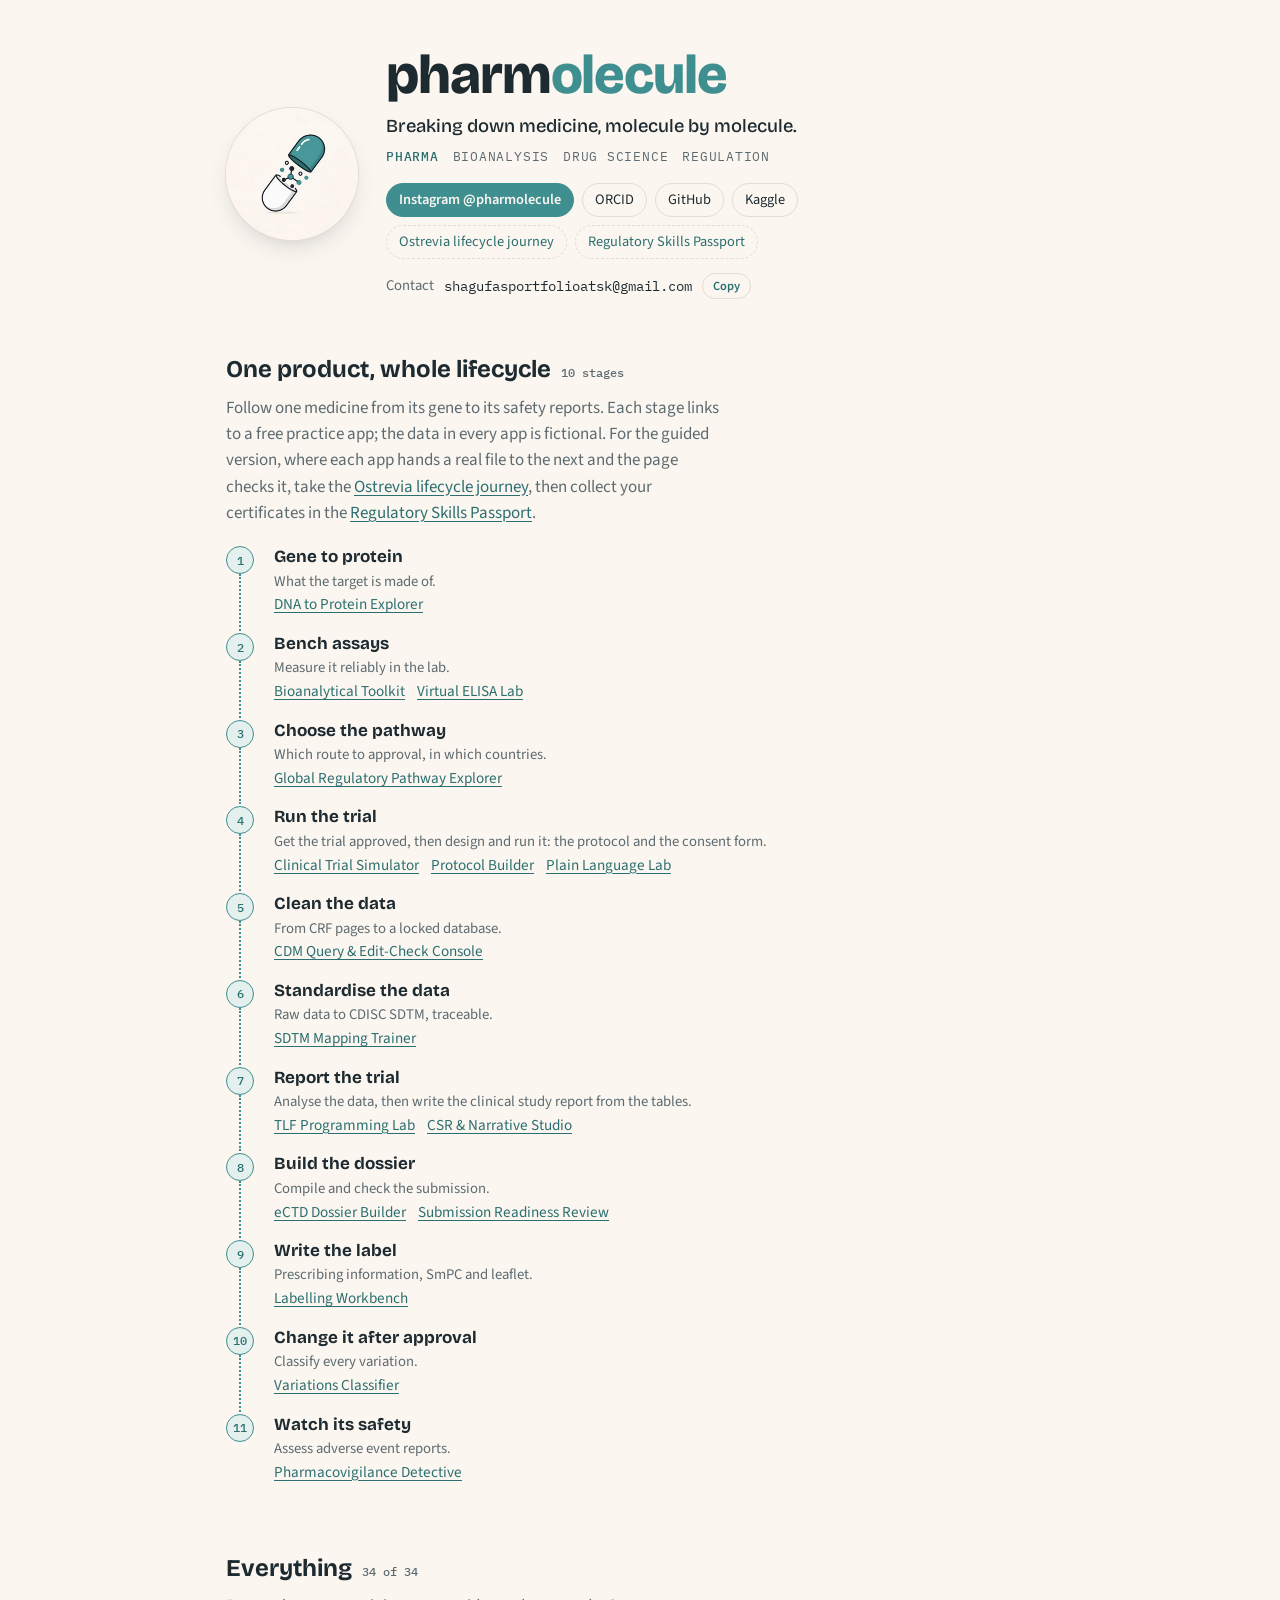
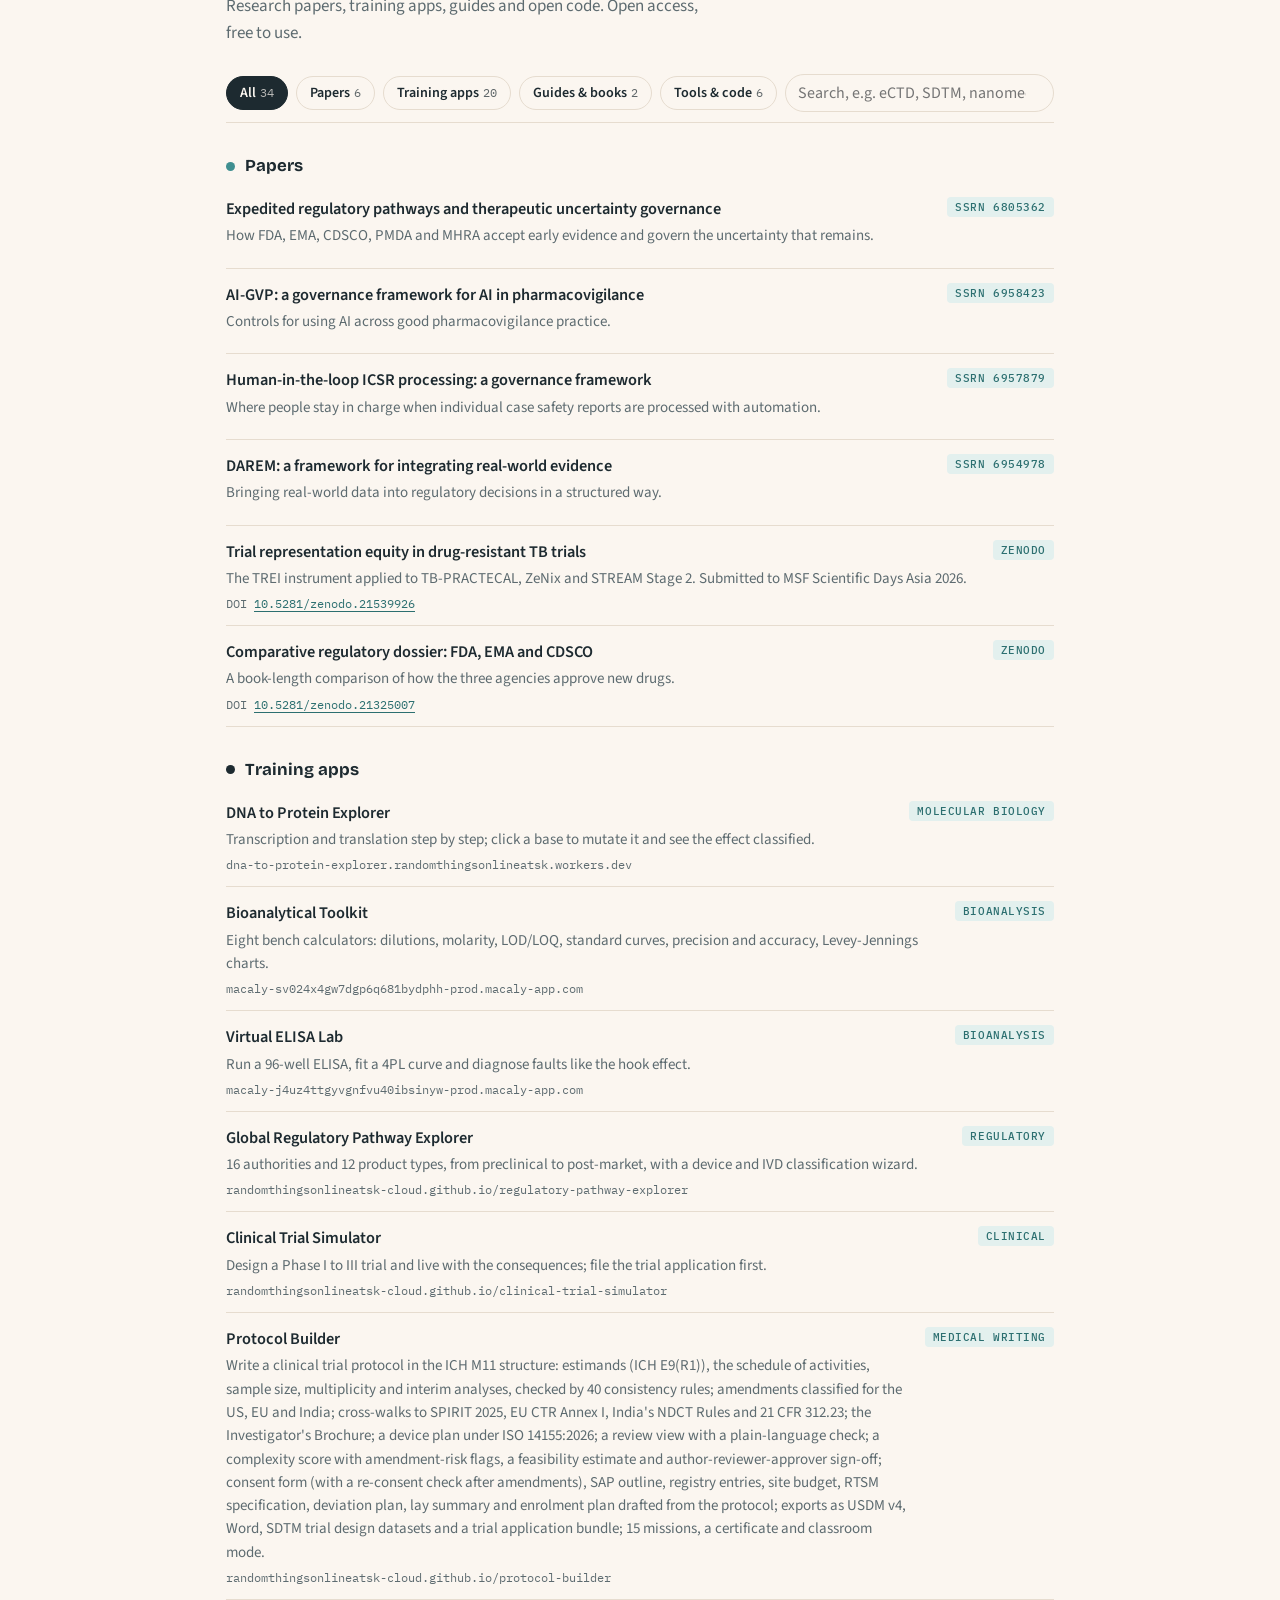
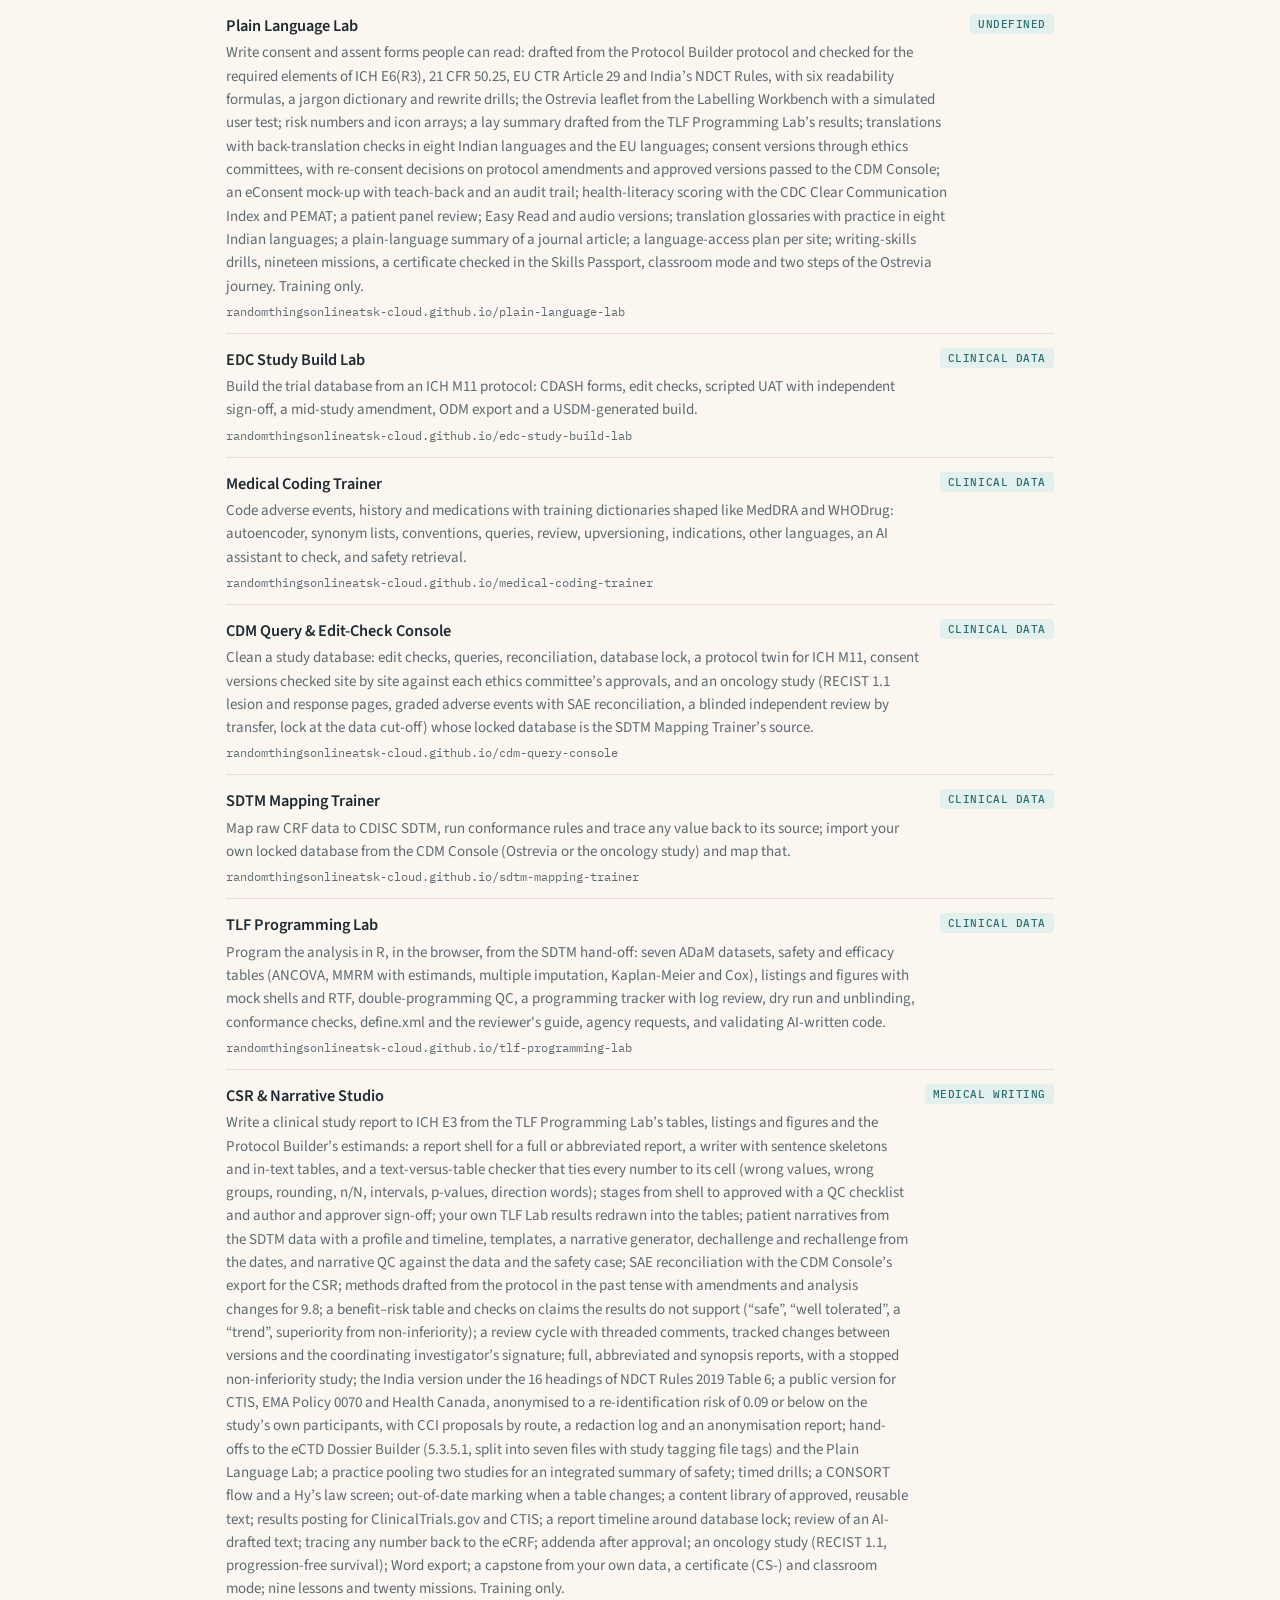
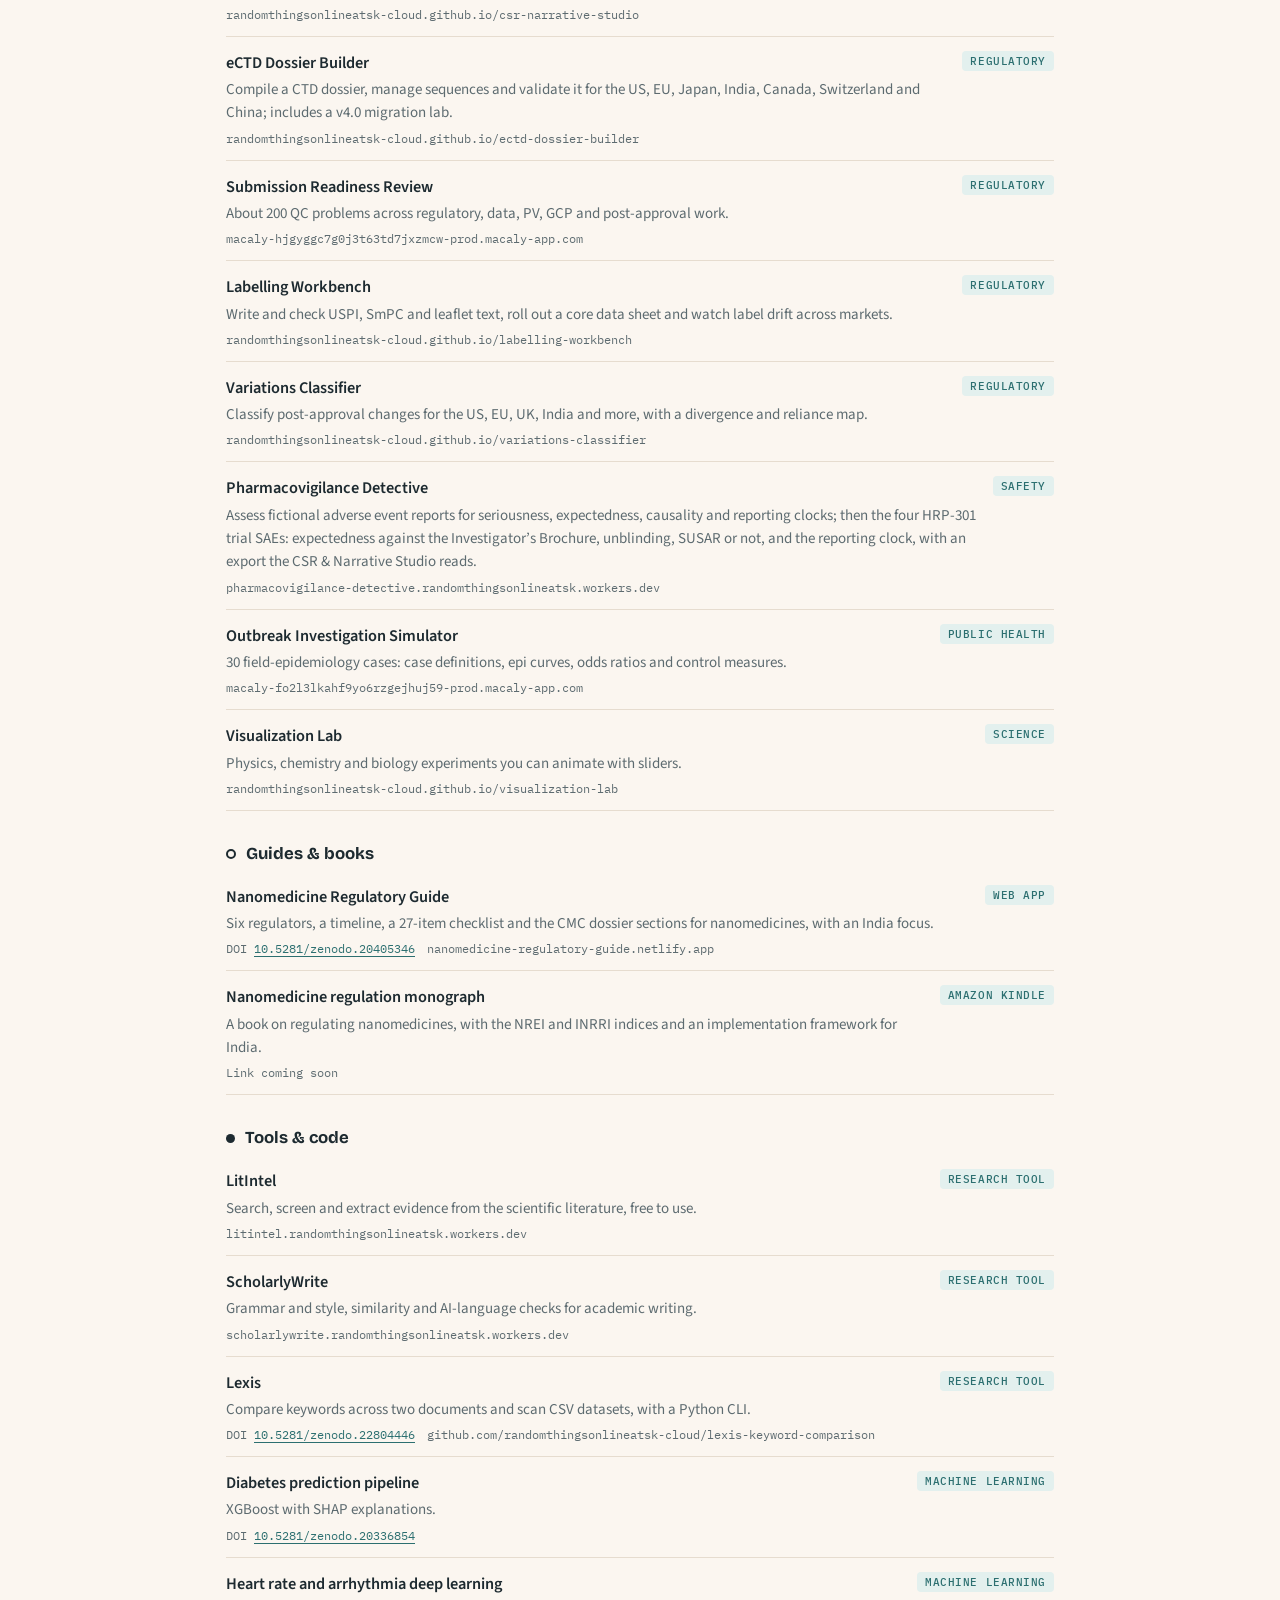
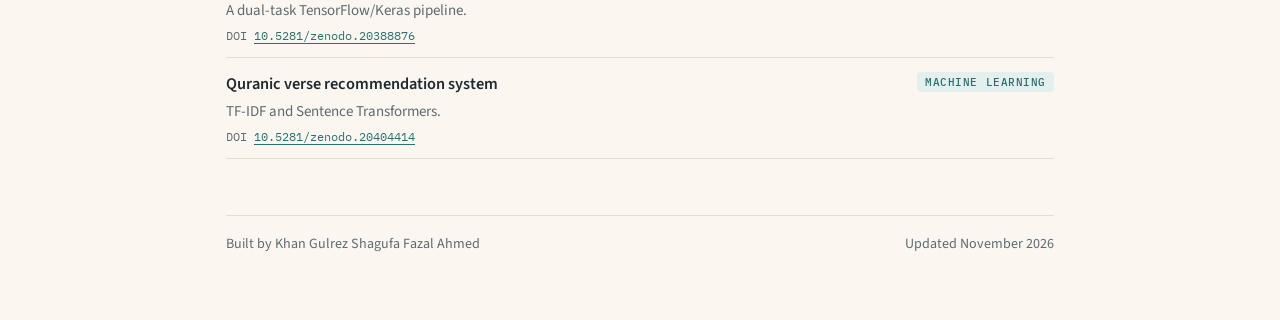
==== index.html @ 79d1795c "Hub: the CDM Console's oncology study has graded adverse events and SAE reconciliation Co-Authored-B" ====
<!doctype html>
<html lang="en">
<head>
<meta charset="utf-8">
<meta name="viewport" content="width=device-width, initial-scale=1, viewport-fit=cover">
<title>pharmolecule</title>
<meta name="claude:viewport-fit-sides" content="cover">
<meta name="description" content="pharmolecule: papers, training apps and guides on pharma, bioanalysis and drug regulation by Khan Gulrez Shagufa Fazal Ahmed.">
<link rel="icon" href="[data-uri]">
<link rel="preconnect" href="https://fonts.googleapis.com">
<link rel="stylesheet" href="https://fonts.googleapis.com/css2?family=Bricolage+Grotesque:opsz,wght@12..96,500;12..96,700;12..96,800&family=Source+Sans+3:wght@400;600&family=IBM+Plex+Mono:wght@400;500&display=swap">
<style>
/* Layout: one narrow column like a capsule's contents spilling out: identity, a lifecycle path, then every item as a filterable list grouped by kind. */
:root {
  --bg: #fbf6f0;        /* the profile picture's cream */
  --surface: #ffffff;
  --ink: #1d2a30;       /* the outline ink */
  --muted: #5d6b70;
  --line: #e6dccf;
  --teal: #3f8f90;      /* the capsule cap */
  --teal-ink: #2c6f70;
  --teal-soft: #e3f0ee;
  --dot: #1d2a30;
  --display: "Bricolage Grotesque", "Segoe UI", system-ui, sans-serif;
  --body: "Source Sans 3", "Segoe UI", system-ui, sans-serif;
  --mono: "IBM Plex Mono", ui-monospace, "SFMono-Regular", Menlo, monospace;
}
@media (prefers-color-scheme: dark) { :root:not([data-theme="light"]) {
  --bg: #121b1e; --surface: #182428; --ink: #ecf1ef; --muted: #9fb0b1; --line: #2a3a3e;
  --teal: #5fb5b4; --teal-ink: #7fcac8; --teal-soft: #1b3233; --dot: #ecf1ef; color-scheme: dark } }
:root[data-theme="dark"] {
  --bg: #121b1e; --surface: #182428; --ink: #ecf1ef; --muted: #9fb0b1; --line: #2a3a3e;
  --teal: #5fb5b4; --teal-ink: #7fcac8; --teal-soft: #1b3233; --dot: #ecf1ef; color-scheme: dark }

* { box-sizing: border-box }
body { background: var(--bg); color: var(--ink); font: 17px/1.55 var(--body); }
.wrap { max-width: 860px; margin: 0 auto; padding-block: 40px 56px;
  padding-left: max(16px, env(safe-area-inset-left, 0px)); padding-right: max(16px, env(safe-area-inset-right, 0px)); }
a { color: var(--teal-ink); text-underline-offset: 3px }
a:focus-visible, button:focus-visible, input:focus-visible { outline: 2px solid var(--teal); outline-offset: 2px; border-radius: 4px }
h1, h2, h3 { font-family: var(--display); text-wrap: balance; margin: 0 }

/* identity */
.who { display: grid; grid-template-columns: auto 1fr; gap: 28px; align-items: center }
.logo { width: 132px; height: 132px; border-radius: 50%; display: block; box-shadow: 0 0 0 1px var(--line), 0 10px 30px -14px rgba(29,42,48,.35) }
.who h1 { font-size: clamp(2.2rem, 6vw, 3.4rem); font-weight: 800; letter-spacing: -.02em; line-height: 1 }
.who h1 span { color: var(--teal) }
.tag { font-family: var(--display); font-weight: 500; font-size: 1.15rem; margin: 10px 0 6px }
.fields { font-family: var(--mono); font-size: .8rem; letter-spacing: .06em; text-transform: uppercase; color: var(--muted); display: flex; flex-wrap: wrap; gap: 4px 14px }
.fields b { color: var(--teal-ink); font-weight: 500 }
.links { display: flex; flex-wrap: wrap; gap: 8px; margin-top: 16px }
.links a { font-size: .9rem; text-decoration: none; padding: 5px 12px; border: 1px solid var(--line); border-radius: 999px; color: var(--ink) }
.links a:hover { border-color: var(--teal); color: var(--teal-ink) }
.links.pages { margin-top: 8px }
.links.pages a { border-style: dashed; color: var(--teal-ink) }
.links a.ig { background: var(--teal); border-color: var(--teal); color: var(--bg); font-weight: 600 }
@media (max-width: 560px) { .who { grid-template-columns: 1fr; gap: 16px } .logo { width: 96px; height: 96px } }

/* section heads */
.sec { margin-top: 52px }
.sec > h2 { font-size: 1.5rem; font-weight: 700; display: flex; flex-wrap: wrap; align-items: baseline; gap: 4px 10px }
.sec > h2 small { white-space: nowrap }
.sec > h2 small { font: 500 .78rem var(--mono); color: var(--muted) }
.lede { color: var(--muted); margin: 6px 0 18px; max-width: 62ch }

/* lifecycle path: a real sequence, so it is numbered */
.path { list-style: none; padding: 0; margin: 0; display: grid; gap: 0; counter-reset: step }
.path li { display: grid; grid-template-columns: 34px 1fr; gap: 14px; position: relative; padding-bottom: 14px }
.path li::before { counter-increment: step; content: counter(step); width: 26px; height: 26px; border-radius: 50%; display: grid; place-items: center;
  font: 500 .75rem var(--mono); background: var(--teal-soft); color: var(--teal-ink); border: 1.5px solid var(--teal); margin-top: 2px; z-index: 1 }
.path li:not(:last-child)::after { content: ""; position: absolute; left: 13px; top: 30px; bottom: 0; border-left: 2px dotted var(--teal) }
.path .stage { font-family: var(--display); font-weight: 700 }
.path .apps { display: flex; flex-wrap: wrap; gap: 4px 12px; font-size: .95rem }
.path .q { color: var(--muted); font-size: .92rem }

/* filter */
.bar { display: flex; flex-wrap: wrap; gap: 8px; align-items: center; position: sticky; top: env(safe-area-inset-top, 0px); background: var(--bg); padding-block: 10px; z-index: 5; border-bottom: 1px solid var(--line) }
.chip { font: 600 .88rem var(--body); padding: 6px 13px; border-radius: 999px; border: 1px solid var(--line); background: transparent; color: var(--ink); cursor: pointer }
.chip[aria-pressed="true"] { background: var(--ink); border-color: var(--ink); color: var(--bg) }
.chip .n { font: 400 .75rem var(--mono); opacity: .7; margin-left: 4px }
#q { flex: 1 1 180px; min-width: 0; font: 16px var(--body); padding: 7px 12px; border-radius: 999px; border: 1px solid var(--line); background: transparent; color: var(--ink) }

/* items */
.group { margin-top: 30px }
.group h3 { font-size: 1.05rem; font-weight: 700; display: flex; gap: 10px; align-items: center; margin-bottom: 4px }
.group h3::before { content: ""; width: 9px; height: 9px; border-radius: 50%; background: var(--teal) }
.group h3.alt::before { background: var(--dot) }
.group h3.ring::before { background: transparent; border: 2px solid var(--dot); width: 6px; height: 6px }
.item { display: grid; grid-template-columns: 1fr auto; gap: 4px 16px; padding: 14px 0; border-bottom: 1px solid var(--line) }
.item > div { min-width: 0 }
.item .t { font-weight: 600; font-size: 1.02rem }
.item .t a { color: var(--ink); text-decoration: none }
.item .t a:hover { color: var(--teal-ink); text-decoration: underline }
.item .d { color: var(--muted); font-size: .94rem; margin-top: 2px }
.item .meta { font: .74rem var(--mono); color: var(--muted); margin-top: 6px; display: flex; flex-wrap: wrap; gap: 4px 12px; overflow-wrap: anywhere }
.item .meta a { color: var(--teal-ink) }
.badge { font: 500 .7rem var(--mono); letter-spacing: .05em; text-transform: uppercase; padding: 3px 8px; border-radius: 4px; background: var(--teal-soft); color: var(--teal-ink); align-self: start; white-space: nowrap }
.empty { color: var(--muted); padding: 20px 0 }
@media (max-width: 560px) { .item { grid-template-columns: 1fr } .badge { justify-self: start } }

.mail { margin: 14px 0 0; font-size: .92rem; color: var(--muted); display: flex; flex-wrap: wrap; align-items: center; gap: 6px 10px }
#mail { font-family: var(--mono); font-size: .85rem; color: var(--ink); user-select: all; overflow-wrap: anywhere }
.copy { font: 600 .78rem var(--body); padding: 3px 10px; border-radius: 999px; border: 1px solid var(--line); background: transparent; color: var(--teal-ink); cursor: pointer }
footer { margin-top: 56px; padding-top: 18px; border-top: 1px solid var(--line); font-size: .88rem; color: var(--muted); display: flex; flex-wrap: wrap; justify-content: space-between; gap: 8px }
@media (prefers-reduced-motion: no-preference) { .logo { transition: transform .4s } .logo:hover { transform: rotate(-12deg) } }
</style>
</head>
<body>


<div class="wrap">
  <header class="who">
    <img class="logo" alt="pharmolecule logo: a capsule opening with a molecule between its halves" src="[data-uri]">
    <div>
      <h1>pharm<span>olecule</span></h1>
      <p class="tag">Breaking down medicine, molecule by molecule.</p>
      <div class="fields"><b>Pharma</b><span>Bioanalysis</span><span>Drug science</span><span>Regulation</span></div>
      <nav class="links" aria-label="Profiles">
        <a class="ig" href="https://www.instagram.com/pharmolecule/" target="_blank" rel="noopener">Instagram @pharmolecule</a>
        <a href="https://orcid.org/0009-0009-6195-0329" target="_blank" rel="noopener">ORCID</a>
        <a href="https://github.com/randomthingsonlineatsk-cloud" target="_blank" rel="noopener">GitHub</a>
        <a href="https://www.kaggle.com/shagufakhan" target="_blank" rel="noopener">Kaggle</a>
      </nav>
      <nav class="links pages" aria-label="Pages">
        <a href="https://randomthingsonlineatsk-cloud.github.io/pharmolecule/journey.html">Ostrevia lifecycle journey</a>
        <a href="https://randomthingsonlineatsk-cloud.github.io/pharmolecule/passport.html">Regulatory Skills Passport</a>
      </nav>
      <p class="mail">Contact <span id="mail">shagufasportfolioatsk@gmail.com</span> <button type="button" class="copy" id="copy">Copy</button></p>
    </div>
  </header>

  <section class="sec" aria-labelledby="life">
    <h2 id="life">One product, whole lifecycle <small>10 stages</small></h2>
    <p class="lede">Follow one medicine from its gene to its safety reports. Each stage links to a free practice app; the data in every app is fictional. For the guided version, where each app hands a real file to the next and the page checks it, take the <a href="https://randomthingsonlineatsk-cloud.github.io/pharmolecule/journey.html">Ostrevia lifecycle journey</a>, then collect your certificates in the <a href="https://randomthingsonlineatsk-cloud.github.io/pharmolecule/passport.html">Regulatory Skills Passport</a>.</p>
    <ol class="path" id="path"></ol>
  </section>

  <section class="sec" aria-labelledby="all">
    <h2 id="all">Everything <small id="count"></small></h2>
    <p class="lede">Research papers, training apps, guides and open code. Open access, free to use.</p>
    <div class="bar" role="toolbar" aria-label="Filter">
      <span id="chips" style="display:contents"></span>
      <input id="q" type="search" placeholder="Search, e.g. eCTD, SDTM, nanomedicine" aria-label="Search">
    </div>
    <div id="list"></div>
  </section>

  <footer>
    <span>Built by Khan Gulrez Shagufa Fazal Ahmed</span>
    <span>Updated November 2026</span>
  </footer>
</div>

<script>
// Edit this list to add a paper or an app. kind: paper | app | guide | code
const GH = 'https://randomthingsonlineatsk-cloud.github.io/';
const ITEMS = [
  // Papers
  { kind: 'paper', id: 'ssrn-6805362', title: 'Expedited regulatory pathways and therapeutic uncertainty governance', desc: 'How FDA, EMA, CDSCO, PMDA and MHRA accept early evidence and govern the uncertainty that remains.', where: 'SSRN 6805362', url: 'https://papers.ssrn.com/sol3/papers.cfm?abstract_id=6805362', tags: 'regulatory expedited accelerated approval conditional' },
  { kind: 'paper', id: 'ssrn-6958423', title: 'AI-GVP: a governance framework for AI in pharmacovigilance', desc: 'Controls for using AI across good pharmacovigilance practice.', where: 'SSRN 6958423', url: 'https://papers.ssrn.com/sol3/papers.cfm?abstract_id=6958423', tags: 'pv safety artificial intelligence gvp' },
  { kind: 'paper', id: 'ssrn-6957879', title: 'Human-in-the-loop ICSR processing: a governance framework', desc: 'Where people stay in charge when individual case safety reports are processed with automation.', where: 'SSRN 6957879', url: 'https://papers.ssrn.com/sol3/papers.cfm?abstract_id=6957879', tags: 'pv safety icsr automation ai' },
  { kind: 'paper', id: 'ssrn-6954978', title: 'DAREM: a framework for integrating real-world evidence', desc: 'Bringing real-world data into regulatory decisions in a structured way.', where: 'SSRN 6954978', url: 'https://papers.ssrn.com/sol3/papers.cfm?abstract_id=6954978', tags: 'rwe real world evidence rwd' },
  { kind: 'paper', id: 'trei', title: 'Trial representation equity in drug-resistant TB trials', desc: 'The TREI instrument applied to TB-PRACTECAL, ZeNix and STREAM Stage 2. Submitted to MSF Scientific Days Asia 2026.', where: 'Zenodo', doi: '10.5281/zenodo.21539926', tags: 'tuberculosis tb equity diversity clinical trials' },
  { kind: 'paper', id: 'dossier', title: 'Comparative regulatory dossier: FDA, EMA and CDSCO', desc: 'A book-length comparison of how the three agencies approve new drugs.', where: 'Zenodo', doi: '10.5281/zenodo.21325007', tags: 'regulatory comparison india us eu approval' },

  // Guides and books
  { kind: 'guide', id: 'nano-guide', title: 'Nanomedicine Regulatory Guide', desc: 'Six regulators, a timeline, a 27-item checklist and the CMC dossier sections for nanomedicines, with an India focus.', where: 'Web app', url: 'https://nanomedicine-regulatory-guide.netlify.app', doi: '10.5281/zenodo.20405346', tags: 'nanomedicine nanoparticles cdsco cmc india' },
  { kind: 'guide', id: 'nano-book', title: 'Nanomedicine regulation monograph', desc: 'A book on regulating nanomedicines, with the NREI and INRRI indices and an implementation framework for India.', where: 'Amazon Kindle', tags: 'nanomedicine book nrei inrri india' },

  // Training apps (lifecycle order is set in PATH below)
  { kind: 'app', id: 'dna', title: 'DNA to Protein Explorer', desc: 'Transcription and translation step by step; click a base to mutate it and see the effect classified.', where: 'Molecular biology', url: 'https://dna-to-protein-explorer.randomthingsonlineatsk.workers.dev', tags: 'bioinformatics mutation genetics' },
  { kind: 'app', id: 'bat', title: 'Bioanalytical Toolkit', desc: 'Eight bench calculators: dilutions, molarity, LOD/LOQ, standard curves, precision and accuracy, Levey-Jennings charts.', where: 'Bioanalysis', url: 'https://macaly-sv024x4gw7dgp6q681bydphh-prod.macaly-app.com', tags: 'calculator lab qc' },
  { kind: 'app', id: 'elisa', title: 'Virtual ELISA Lab', desc: 'Run a 96-well ELISA, fit a 4PL curve and diagnose faults like the hook effect.', where: 'Bioanalysis', url: 'https://macaly-j4uz4ttgyvgnfvu40ibsinyw-prod.macaly-app.com', tags: 'immunoassay 4pl lab' },
  { kind: 'app', id: 'rpe', title: 'Global Regulatory Pathway Explorer', desc: '16 authorities and 12 product types, from preclinical to post-market, with a device and IVD classification wizard.', where: 'Regulatory', url: GH + 'regulatory-pathway-explorer/', tags: 'fda ema cdsco pmda device ivd mdr' },
  { kind: 'app', id: 'cts', title: 'Clinical Trial Simulator', desc: 'Design a Phase I to III trial and live with the consequences; file the trial application first.', where: 'Clinical', url: GH + 'clinical-trial-simulator/', tags: 'ind ctis trial design' },
  { kind: 'app', id: 'protocol', title: 'Protocol Builder', desc: 'Write a clinical trial protocol in the ICH M11 structure: estimands (ICH E9(R1)), the schedule of activities, sample size, multiplicity and interim analyses, checked by 40 consistency rules; amendments classified for the US, EU and India; cross-walks to SPIRIT 2025, EU CTR Annex I, India\'s NDCT Rules and 21 CFR 312.23; the Investigator\'s Brochure; a device plan under ISO 14155:2026; a review view with a plain-language check; a complexity score with amendment-risk flags, a feasibility estimate and author-reviewer-approver sign-off; consent form (with a re-consent check after amendments), SAP outline, registry entries, site budget, RTSM specification, deviation plan, lay summary and enrolment plan drafted from the protocol; exports as USDM v4, Word, SDTM trial design datasets and a trial application bundle; 15 missions, a certificate and classroom mode.', where: 'Medical writing', url: GH + 'protocol-builder/', tags: 'protocol m11 cesharp usdm estimand e9 schedule of activities medical writing spirit sample size amendment ctr ndct ind investigator brochure iso 14155 device cip plain language classroom' },
  { kind: 'app', id: 'plain', title: 'Plain Language Lab', desc: 'Write consent and assent forms people can read: drafted from the Protocol Builder protocol and checked for the required elements of ICH E6(R3), 21 CFR 50.25, EU CTR Article 29 and India’s NDCT Rules, with six readability formulas, a jargon dictionary and rewrite drills; the Ostrevia leaflet from the Labelling Workbench with a simulated user test; risk numbers and icon arrays; a lay summary drafted from the TLF Programming Lab’s results; translations with back-translation checks in eight Indian languages and the EU languages; consent versions through ethics committees, with re-consent decisions on protocol amendments and approved versions passed to the CDM Console; an eConsent mock-up with teach-back and an audit trail; health-literacy scoring with the CDC Clear Communication Index and PEMAT; a patient panel review; Easy Read and audio versions; translation glossaries with practice in eight Indian languages; a plain-language summary of a journal article; a language-access plan per site; writing-skills drills, nineteen missions, a certificate checked in the Skills Passport, classroom mode and two steps of the Ostrevia journey. Training only.', url: GH + 'plain-language-lab/', tags: 'plain language leaflet user test readability testing lay summary annex v icon array risk consent informed consent icf assent readability flesch smog jargon key information ndct audio video consent ctr article 29 50.25 medical writing patient translation back-translation hindi ethics committee irb iec version control re-consent amendment econsent teach-back health literacy cdc clear communication index pemat patient panel easy read audio glossary translation memory marathi tamil publication summary language access short form' },
  { kind: 'app', id: 'edc', title: 'EDC Study Build Lab', desc: 'Build the trial database from an ICH M11 protocol: CDASH forms, edit checks, scripted UAT with independent sign-off, a mid-study amendment, ODM export and a USDM-generated build.', where: 'Clinical data', url: GH + 'edc-study-build-lab/', tags: 'edc crf cdash uat m11 study build odm usdm amendment' },
  { kind: 'app', id: 'coding', title: 'Medical Coding Trainer', desc: 'Code adverse events, history and medications with training dictionaries shaped like MedDRA and WHODrug: autoencoder, synonym lists, conventions, queries, review, upversioning, indications, other languages, an AI assistant to check, and safety retrieval.', where: 'Clinical data', url: GH + 'medical-coding-trainer/', tags: 'meddra whodrug coding synonyms upversioning pharmacovigilance smq retrieval ai indications' },
  { kind: 'app', id: 'cdm', title: 'CDM Query & Edit-Check Console', desc: 'Clean a study database: edit checks, queries, reconciliation, database lock, a protocol twin for ICH M11, consent versions checked site by site against each ethics committee’s approvals, and an oncology study (RECIST 1.1 lesion and response pages, graded adverse events with SAE reconciliation, a blinded independent review by transfer, lock at the data cut-off) whose locked database is the SDTM Mapping Trainer’s source.', where: 'Clinical data', url: GH + 'cdm-query-console/', tags: 'data management edc queries m11 oncology recist independent review bicr data cut-off' },
  { kind: 'app', id: 'sdtm', title: 'SDTM Mapping Trainer', desc: 'Map raw CRF data to CDISC SDTM, run conformance rules and trace any value back to its source; import your own locked database from the CDM Console (Ostrevia or the oncology study) and map that.', where: 'Clinical data', url: GH + 'sdtm-mapping-trainer/', tags: 'cdisc sdtm define.xml traceability' },
  { kind: 'app', id: 'tlf', title: 'TLF Programming Lab', desc: 'Program the analysis in R, in the browser, from the SDTM hand-off: seven ADaM datasets, safety and efficacy tables (ANCOVA, MMRM with estimands, multiple imputation, Kaplan-Meier and Cox), listings and figures with mock shells and RTF, double-programming QC, a programming tracker with log review, dry run and unblinding, conformance checks, define.xml and the reviewer\'s guide, agency requests, and validating AI-written code.', where: 'Clinical data', url: GH + 'tlf-programming-lab/', tags: 'adam adsl tlf r webr statistical programming ancova mmrm estimand survival ars ard double programming qc define adrg tracker ai' },
  { kind: 'app', id: 'csr', title: 'CSR & Narrative Studio', desc: 'Write a clinical study report to ICH E3 from the TLF Programming Lab’s tables, listings and figures and the Protocol Builder’s estimands: a report shell for a full or abbreviated report, a writer with sentence skeletons and in-text tables, and a text-versus-table checker that ties every number to its cell (wrong values, wrong groups, rounding, n/N, intervals, p-values, direction words); stages from shell to approved with a QC checklist and author and approver sign-off; your own TLF Lab results redrawn into the tables; patient narratives from the SDTM data with a profile and timeline, templates, a narrative generator, dechallenge and rechallenge from the dates, and narrative QC against the data and the safety case; SAE reconciliation with the CDM Console’s export for the CSR; methods drafted from the protocol in the past tense with amendments and analysis changes for 9.8; a benefit–risk table and checks on claims the results do not support (“safe”, “well tolerated”, a “trend”, superiority from non-inferiority); a review cycle with threaded comments, tracked changes between versions and the coordinating investigator’s signature; full, abbreviated and synopsis reports, with a stopped non-inferiority study; the India version under the 16 headings of NDCT Rules 2019 Table 6; a public version for CTIS, EMA Policy 0070 and Health Canada, anonymised to a re-identification risk of 0.09 or below on the study’s own participants, with CCI proposals by route, a redaction log and an anonymisation report; hand-offs to the eCTD Dossier Builder (5.3.5.1, split into seven files with study tagging file tags) and the Plain Language Lab; a practice pooling two studies for an integrated summary of safety; timed drills; a CONSORT flow and a Hy’s law screen; out-of-date marking when a table changes; a content library of approved, reusable text; results posting for ClinicalTrials.gov and CTIS; a report timeline around database lock; review of an AI-drafted text; tracing any number back to the eCRF; addenda after approval; an oncology study (RECIST 1.1, progression-free survival); Word export; a capstone from your own data, a certificate (CS-) and classroom mode; nine lessons and twenty missions. Training only.', where: 'Medical writing', url: GH + 'csr-narrative-studio/', tags: 'csr clinical study report ich e3 medical writing results text table qc text versus table synopsis estimand e9 safety narrative patient narrative sae reconciliation dechallenge rechallenge tlf abbreviated report core reference benefit risk discussion review tracked changes coordinating investigator india ndct table 6 cdsco disclosure anonymisation redaction policy 0070 health canada prci ctis cci certificate classroom capstone iss integrated summary of safety pooling stf study tagging file granularity consort hys law drill results posting clinicaltrials.gov ctis structured content reuse ai draft review addendum erratum oncology recist pfs survival' },
  { kind: 'app', id: 'ectd', title: 'eCTD Dossier Builder', desc: 'Compile a CTD dossier, manage sequences and validate it for the US, EU, Japan, India, Canada, Switzerland and China; includes a v4.0 migration lab.', where: 'Regulatory', url: GH + 'ectd-dossier-builder/', tags: 'ectd ctd submission v4.0 china nmpa' },
  { kind: 'app', id: 'srr', title: 'Submission Readiness Review', desc: 'About 200 QC problems across regulatory, data, PV, GCP and post-approval work.', where: 'Regulatory', url: 'https://macaly-hjgyggc7g0j3t63td7jxzmcw-prod.macaly-app.com', tags: 'qc review dossier quiz' },
  { kind: 'app', id: 'lab', title: 'Labelling Workbench', desc: 'Write and check USPI, SmPC and leaflet text, roll out a core data sheet and watch label drift across markets.', where: 'Regulatory', url: GH + 'labelling-workbench/', tags: 'labelling ccds smpc uspi pil' },
  { kind: 'app', id: 'vc', title: 'Variations Classifier', desc: 'Classify post-approval changes for the US, EU, UK, India and more, with a divergence and reliance map.', where: 'Regulatory', url: GH + 'variations-classifier/', tags: 'variations supplements post-approval cmc' },
  { kind: 'app', id: 'pvd', title: 'Pharmacovigilance Detective', desc: 'Assess fictional adverse event reports for seriousness, expectedness, causality and reporting clocks; then the four HRP-301 trial SAEs: expectedness against the Investigator’s Brochure, unblinding, SUSAR or not, and the reporting clock, with an export the CSR & Narrative Studio reads.', where: 'Safety', url: 'https://pharmacovigilance-detective.randomthingsonlineatsk.workers.dev', tags: 'pv safety icsr causality susar sae clinical trial investigator brochure rsi' },
  { kind: 'app', id: 'outbreak', title: 'Outbreak Investigation Simulator', desc: '30 field-epidemiology cases: case definitions, epi curves, odds ratios and control measures.', where: 'Public health', url: 'https://macaly-fo2l3lkahf9yo6rzgejhuj59-prod.macaly-app.com', tags: 'epidemiology outbreak' },
  { kind: 'app', id: 'viz', title: 'Visualization Lab', desc: 'Physics, chemistry and biology experiments you can animate with sliders.', where: 'Science', url: GH + 'visualization-lab/', tags: 'physics chemistry biology simulation' },

  // Tools and open code
  { kind: 'code', id: 'litintel', title: 'LitIntel', desc: 'Search, screen and extract evidence from the scientific literature, free to use.', where: 'Research tool', url: 'https://litintel.randomthingsonlineatsk.workers.dev', tags: 'literature review systematic' },
  { kind: 'code', id: 'scholarly', title: 'ScholarlyWrite', desc: 'Grammar and style, similarity and AI-language checks for academic writing.', where: 'Research tool', url: 'https://scholarlywrite.randomthingsonlineatsk.workers.dev', tags: 'writing grammar academic' },
  { kind: 'code', id: 'lexis', title: 'Lexis', desc: 'Compare keywords across two documents and scan CSV datasets, with a Python CLI.', where: 'Research tool', url: 'https://github.com/randomthingsonlineatsk-cloud/lexis-keyword-comparison', doi: '10.5281/zenodo.22804446', tags: 'keywords text comparison csv' },
  { kind: 'code', id: 'diabetes', title: 'Diabetes prediction pipeline', desc: 'XGBoost with SHAP explanations.', where: 'Machine learning', doi: '10.5281/zenodo.20336854', tags: 'ml xgboost shap healthcare' },
  { kind: 'code', id: 'arrhythmia', title: 'Heart rate and arrhythmia deep learning', desc: 'A dual-task TensorFlow/Keras pipeline.', where: 'Machine learning', doi: '10.5281/zenodo.20388876', tags: 'ml ecg deep learning' },
  { kind: 'code', id: 'verse', title: 'Quranic verse recommendation system', desc: 'TF-IDF and Sentence Transformers.', where: 'Machine learning', doi: '10.5281/zenodo.20404414', tags: 'nlp recommendation' },
];

const PATH = [
  ['Gene to protein', 'What the target is made of.', ['dna']],
  ['Bench assays', 'Measure it reliably in the lab.', ['bat', 'elisa']],
  ['Choose the pathway', 'Which route to approval, in which countries.', ['rpe']],
  ['Run the trial', 'Get the trial approved, then design and run it: the protocol and the consent form.', ['cts', 'protocol', 'plain']],
  ['Clean the data', 'From CRF pages to a locked database.', ['cdm']],
  ['Standardise the data', 'Raw data to CDISC SDTM, traceable.', ['sdtm']],
  ['Report the trial', 'Analyse the data, then write the clinical study report from the tables.', ['tlf', 'csr']],
  ['Build the dossier', 'Compile and check the submission.', ['ectd', 'srr']],
  ['Write the label', 'Prescribing information, SmPC and leaflet.', ['lab']],
  ['Change it after approval', 'Classify every variation.', ['vc']],
  ['Watch its safety', 'Assess adverse event reports.', ['pvd']],
];

const KINDS = { all: 'All', paper: 'Papers', app: 'Training apps', guide: 'Guides & books', code: 'Tools & code' };
const MARK = { paper: '', app: 'alt', guide: 'ring', code: 'alt' };
const byId = Object.fromEntries(ITEMS.map((i) => [i.id, i]));
const esc = (s) => String(s).replace(/[&<>"]/g, (c) => ({ '&': '&amp;', '<': '&lt;', '>': '&gt;', '"': '&quot;' }[c]));
const link = (i) => i.url || (i.doi ? 'https://doi.org/' + i.doi : null);

document.getElementById('path').innerHTML = PATH.map(([stage, q, ids]) => `<li><div><div class="stage">${esc(stage)}</div><div class="q">${esc(q)}</div><div class="apps">${ids.map((id) => `<a href="${byId[id].url}" target="_blank" rel="noopener">${esc(byId[id].title)}</a>`).join('')}</div></div></li>`).join('');

let kind = 'all';
try { const k = localStorage.getItem('pm-kind'); if (k && KINDS[k]) kind = k; } catch (e) {}
const q = document.getElementById('q');

function render() {
  const words = q.value.toLowerCase().split(/\s+/).filter(Boolean);
  const hit = (i) => (kind === 'all' || i.kind === kind) && words.every((w) => `${i.title} ${i.desc} ${i.where} ${i.tags || ''} ${i.doi || ''}`.toLowerCase().includes(w));
  const shown = ITEMS.filter(hit);
  document.getElementById('chips').innerHTML = Object.entries(KINDS).map(([k, label]) => `<button class="chip" type="button" data-k="${k}" aria-pressed="${k === kind}">${label}<span class="n">${k === 'all' ? ITEMS.length : ITEMS.filter((i) => i.kind === k).length}</span></button>`).join('');
  document.getElementById('count').textContent = `${shown.length} of ${ITEMS.length}`;
  const groups = Object.keys(KINDS).filter((k) => k !== 'all').map((k) => [k, shown.filter((i) => i.kind === k)]).filter(([, l]) => l.length);
  document.getElementById('list').innerHTML = groups.length ? groups.map(([k, l]) => `<div class="group"><h3 class="${MARK[k]}">${KINDS[k]}</h3>${l.map((i) => {
    const u = link(i);
    return `<article class="item"><div><div class="t">${u ? `<a href="${u}" target="_blank" rel="noopener">${esc(i.title)}</a>` : esc(i.title)}</div><div class="d">${esc(i.desc)}</div><div class="meta">${i.doi ? `<span>DOI <a href="https://doi.org/${i.doi}" target="_blank" rel="noopener">${i.doi}</a></span>` : ''}${i.url && !i.url.startsWith('https://papers.ssrn') ? `<span>${esc(i.url.replace(/^https:\/\//, '').replace(/\/$/, ''))}</span>` : ''}${!u ? '<span>Link coming soon</span>' : ''}</div></div><span class="badge">${esc(i.where)}</span></article>`;
  }).join('')}</div>`).join('') : '<p class="empty">Nothing matches. Try a shorter word.</p>';
}
document.getElementById('chips').addEventListener('click', (e) => {
  const b = e.target.closest('.chip'); if (!b) return;
  kind = b.dataset.k; try { localStorage.setItem('pm-kind', kind); } catch (err) {}
  render();
});
q.addEventListener('input', render);
render();
document.getElementById('copy').addEventListener('click', async (e) => {
  const t = document.getElementById('mail').textContent;
  try { await navigator.clipboard.writeText(t); e.target.textContent = 'Copied'; }
  catch (err) { const r = document.createRange(); r.selectNodeContents(document.getElementById('mail')); const s = getSelection(); s.removeAllRanges(); s.addRange(r); e.target.textContent = 'Selected: press Ctrl+C'; }
  setTimeout(() => { e.target.textContent = 'Copy'; }, 2500);
});
</script>

</body>
</html>
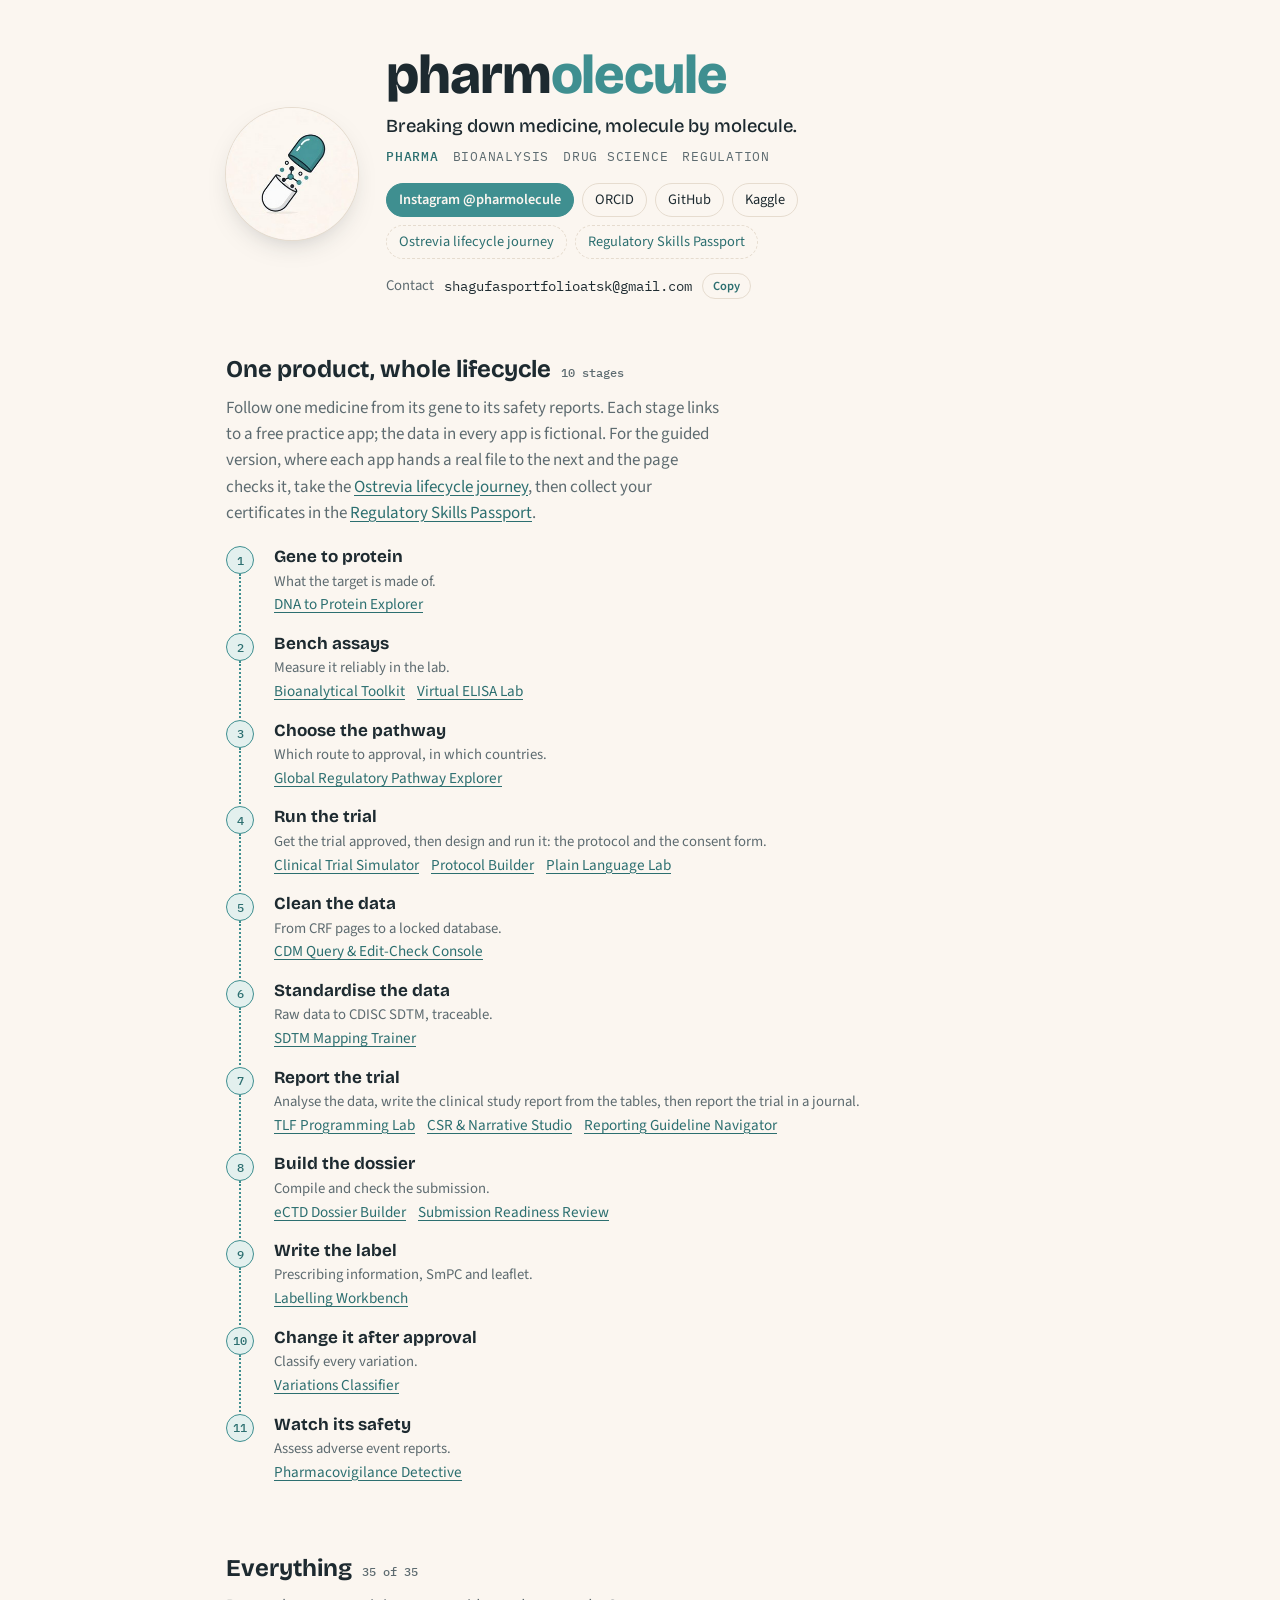
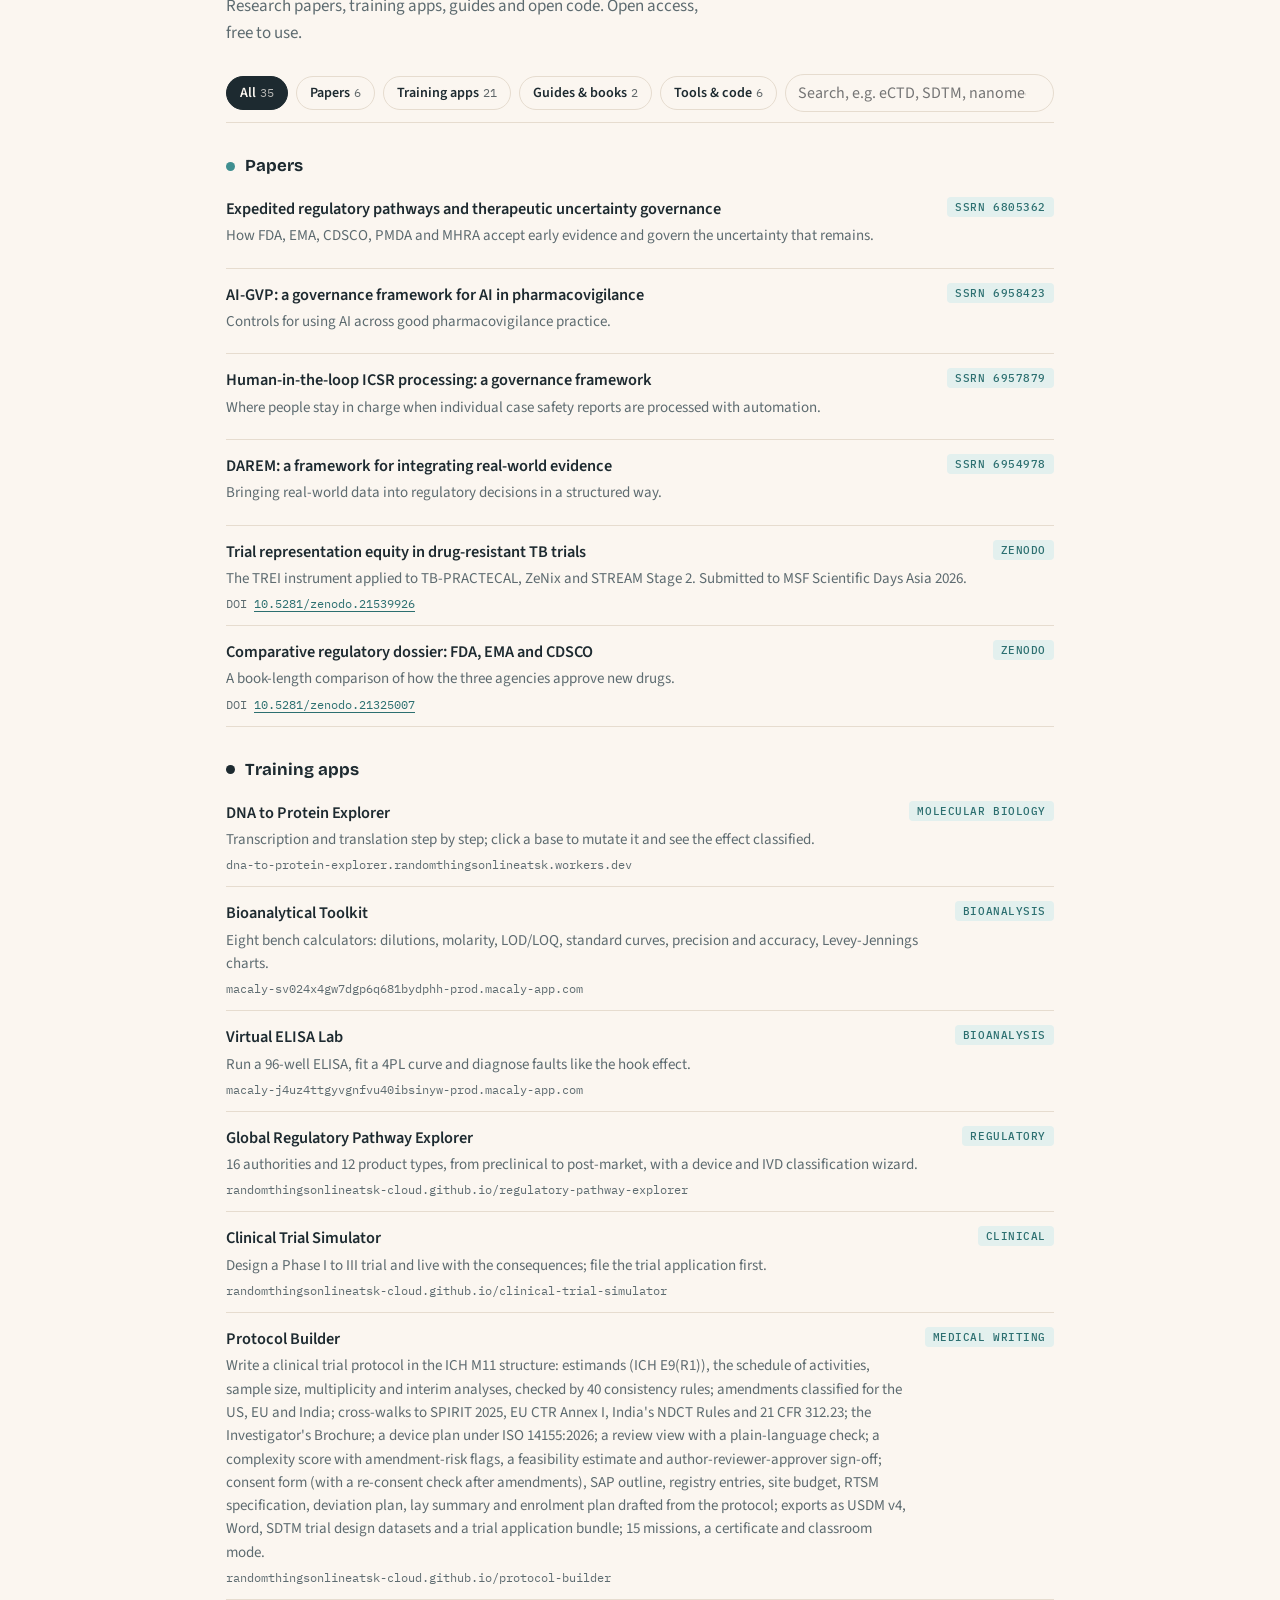
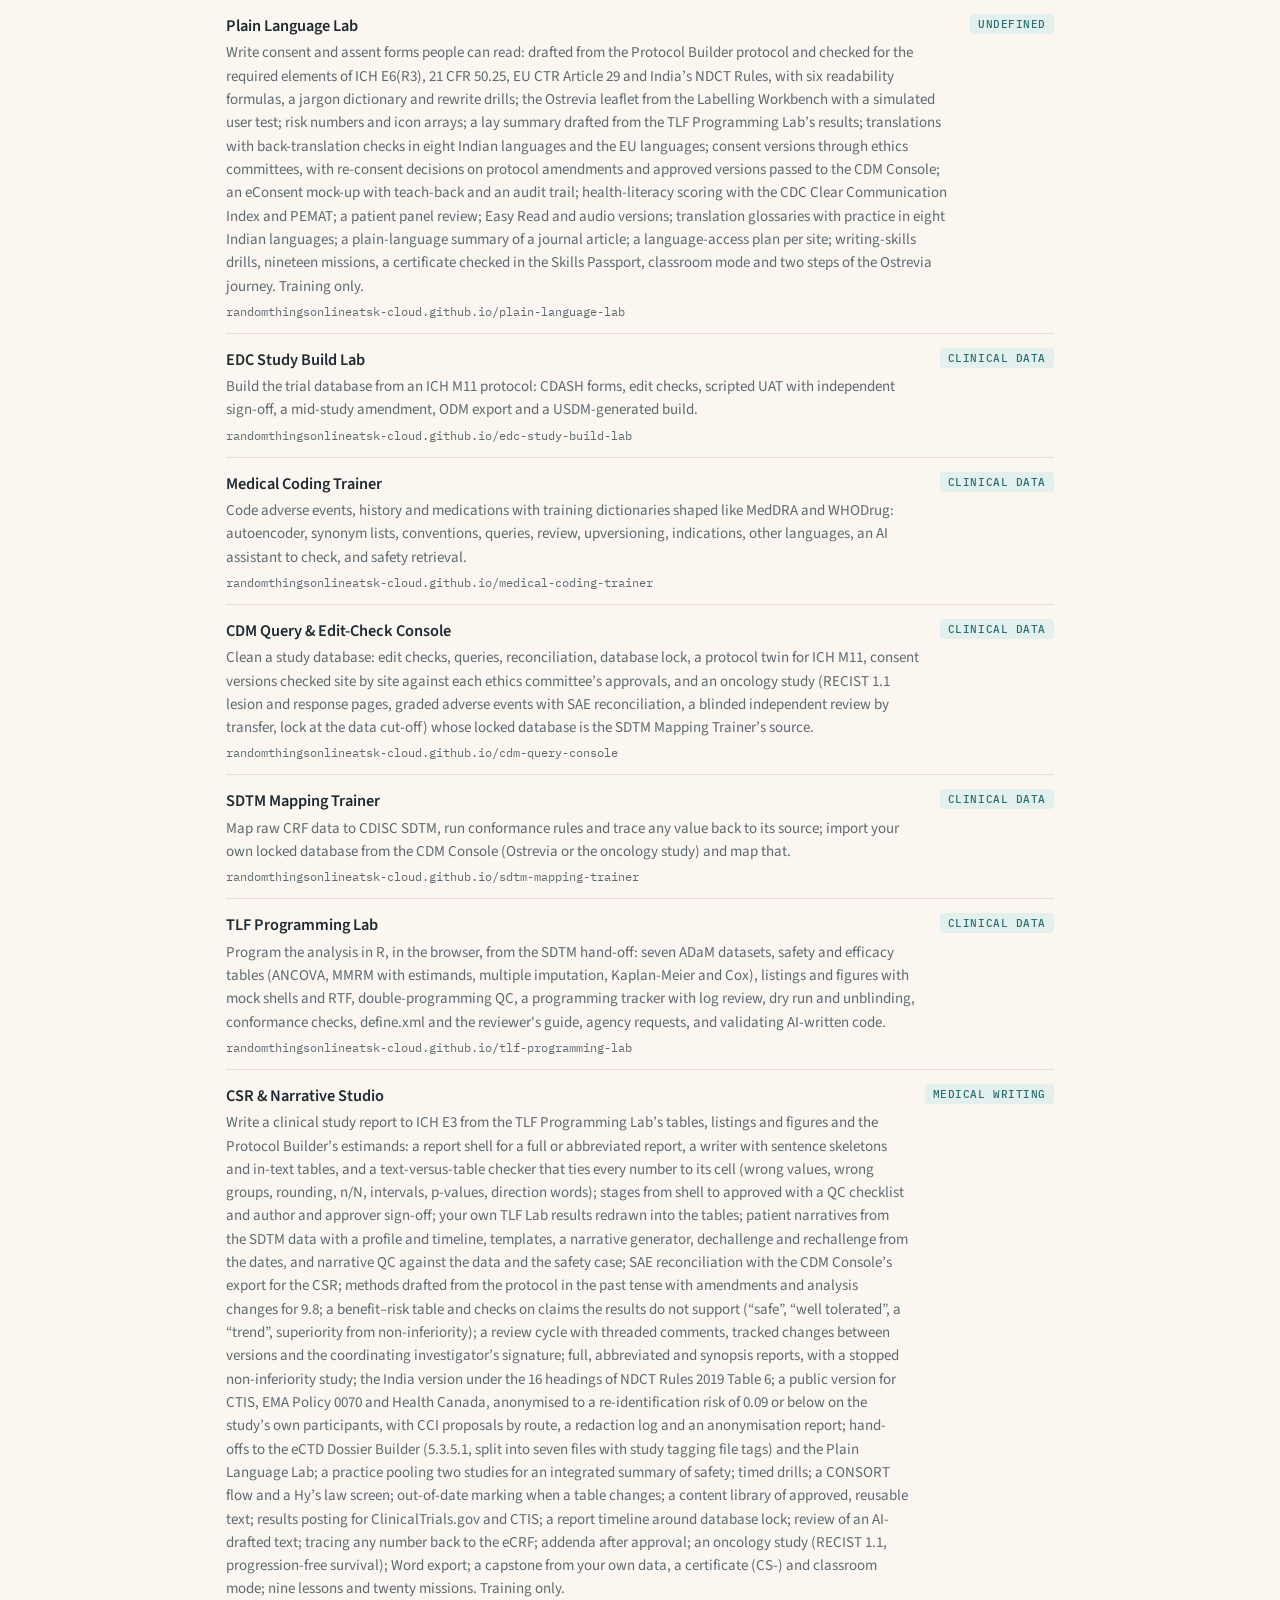
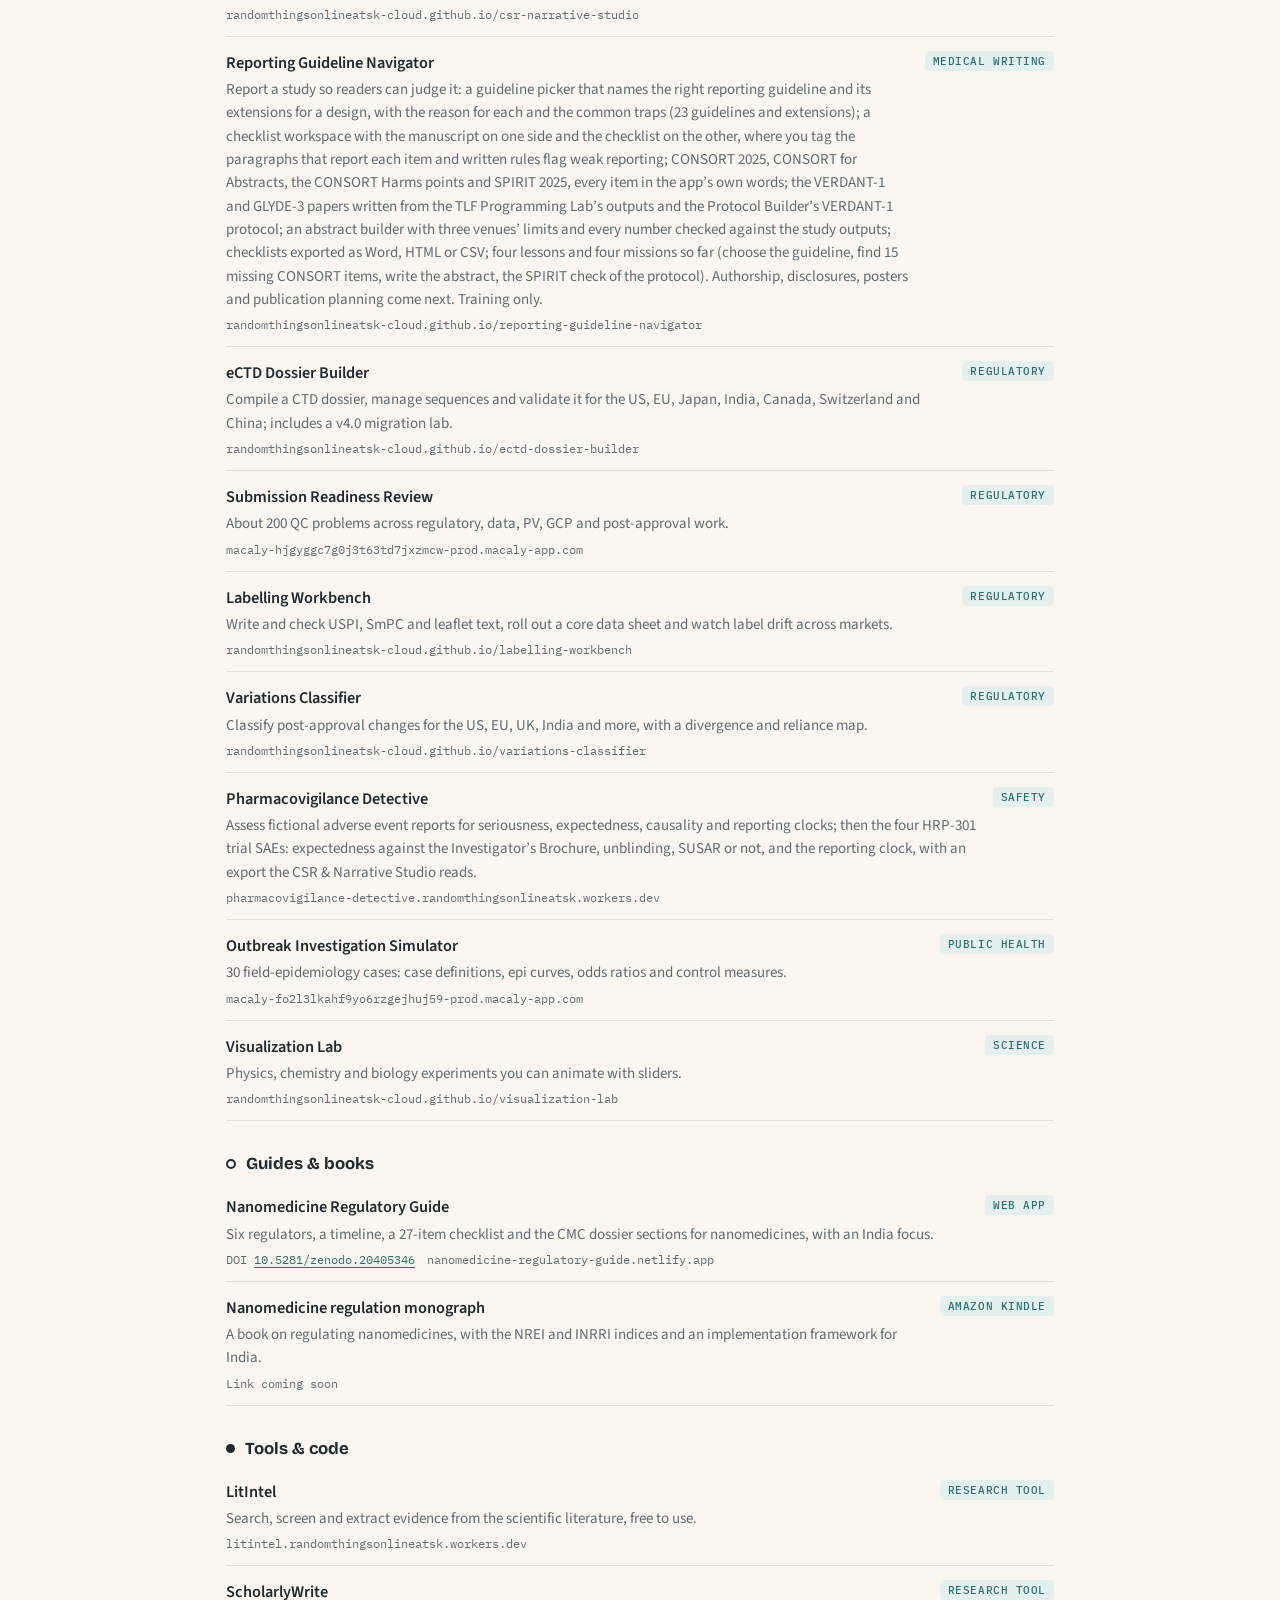
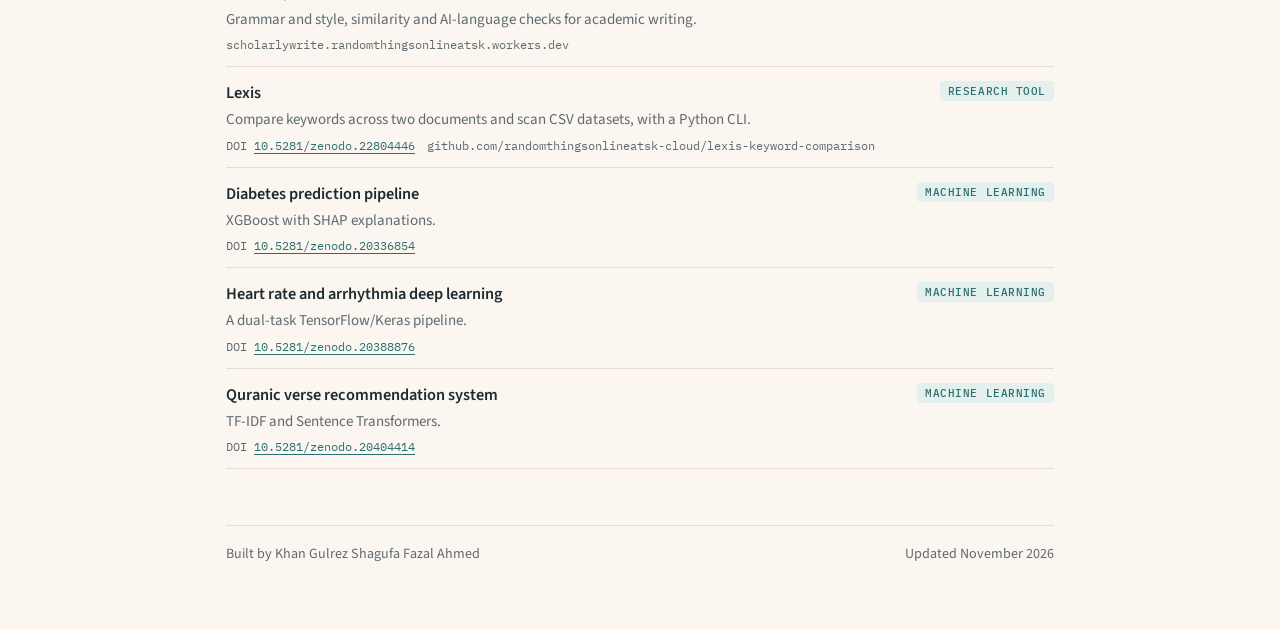
==== commit d46f81c4: "Add the Reporting Guideline Navigator to the hub and the lifecycle path Co-Authored-By: Claude Opus " ====
--- a/index.html
+++ b/index.html
@@ -181,6 +181,7 @@
   { kind: 'app', id: 'sdtm', title: 'SDTM Mapping Trainer', desc: 'Map raw CRF data to CDISC SDTM, run conformance rules and trace any value back to its source; import your own locked database from the CDM Console (Ostrevia or the oncology study) and map that.', where: 'Clinical data', url: GH + 'sdtm-mapping-trainer/', tags: 'cdisc sdtm define.xml traceability' },
   { kind: 'app', id: 'tlf', title: 'TLF Programming Lab', desc: 'Program the analysis in R, in the browser, from the SDTM hand-off: seven ADaM datasets, safety and efficacy tables (ANCOVA, MMRM with estimands, multiple imputation, Kaplan-Meier and Cox), listings and figures with mock shells and RTF, double-programming QC, a programming tracker with log review, dry run and unblinding, conformance checks, define.xml and the reviewer\'s guide, agency requests, and validating AI-written code.', where: 'Clinical data', url: GH + 'tlf-programming-lab/', tags: 'adam adsl tlf r webr statistical programming ancova mmrm estimand survival ars ard double programming qc define adrg tracker ai' },
   { kind: 'app', id: 'csr', title: 'CSR & Narrative Studio', desc: 'Write a clinical study report to ICH E3 from the TLF Programming Lab’s tables, listings and figures and the Protocol Builder’s estimands: a report shell for a full or abbreviated report, a writer with sentence skeletons and in-text tables, and a text-versus-table checker that ties every number to its cell (wrong values, wrong groups, rounding, n/N, intervals, p-values, direction words); stages from shell to approved with a QC checklist and author and approver sign-off; your own TLF Lab results redrawn into the tables; patient narratives from the SDTM data with a profile and timeline, templates, a narrative generator, dechallenge and rechallenge from the dates, and narrative QC against the data and the safety case; SAE reconciliation with the CDM Console’s export for the CSR; methods drafted from the protocol in the past tense with amendments and analysis changes for 9.8; a benefit–risk table and checks on claims the results do not support (“safe”, “well tolerated”, a “trend”, superiority from non-inferiority); a review cycle with threaded comments, tracked changes between versions and the coordinating investigator’s signature; full, abbreviated and synopsis reports, with a stopped non-inferiority study; the India version under the 16 headings of NDCT Rules 2019 Table 6; a public version for CTIS, EMA Policy 0070 and Health Canada, anonymised to a re-identification risk of 0.09 or below on the study’s own participants, with CCI proposals by route, a redaction log and an anonymisation report; hand-offs to the eCTD Dossier Builder (5.3.5.1, split into seven files with study tagging file tags) and the Plain Language Lab; a practice pooling two studies for an integrated summary of safety; timed drills; a CONSORT flow and a Hy’s law screen; out-of-date marking when a table changes; a content library of approved, reusable text; results posting for ClinicalTrials.gov and CTIS; a report timeline around database lock; review of an AI-drafted text; tracing any number back to the eCRF; addenda after approval; an oncology study (RECIST 1.1, progression-free survival); Word export; a capstone from your own data, a certificate (CS-) and classroom mode; nine lessons and twenty missions. Training only.', where: 'Medical writing', url: GH + 'csr-narrative-studio/', tags: 'csr clinical study report ich e3 medical writing results text table qc text versus table synopsis estimand e9 safety narrative patient narrative sae reconciliation dechallenge rechallenge tlf abbreviated report core reference benefit risk discussion review tracked changes coordinating investigator india ndct table 6 cdsco disclosure anonymisation redaction policy 0070 health canada prci ctis cci certificate classroom capstone iss integrated summary of safety pooling stf study tagging file granularity consort hys law drill results posting clinicaltrials.gov ctis structured content reuse ai draft review addendum erratum oncology recist pfs survival' },
+  { kind: 'app', id: 'rgn', title: 'Reporting Guideline Navigator', desc: 'Report a study so readers can judge it: a guideline picker that names the right reporting guideline and its extensions for a design, with the reason for each and the common traps (23 guidelines and extensions); a checklist workspace with the manuscript on one side and the checklist on the other, where you tag the paragraphs that report each item and written rules flag weak reporting; CONSORT 2025, CONSORT for Abstracts, the CONSORT Harms points and SPIRIT 2025, every item in the app’s own words; the VERDANT-1 and GLYDE-3 papers written from the TLF Programming Lab’s outputs and the Protocol Builder’s VERDANT-1 protocol; an abstract builder with three venues’ limits and every number checked against the study outputs; checklists exported as Word, HTML or CSV; four lessons and four missions so far (choose the guideline, find 15 missing CONSORT items, write the abstract, the SPIRIT check of the protocol). Authorship, disclosures, posters and publication planning come next. Training only.', where: 'Medical writing', url: GH + 'reporting-guideline-navigator/', tags: 'publication writing reporting guideline equator consort 2025 spirit 2025 consort abstracts harms strobe prisma stard care tripod cheers squire coreq arrive checklist manuscript journal abstract word limit icmje gpp medical writing peer review submission' },
   { kind: 'app', id: 'ectd', title: 'eCTD Dossier Builder', desc: 'Compile a CTD dossier, manage sequences and validate it for the US, EU, Japan, India, Canada, Switzerland and China; includes a v4.0 migration lab.', where: 'Regulatory', url: GH + 'ectd-dossier-builder/', tags: 'ectd ctd submission v4.0 china nmpa' },
   { kind: 'app', id: 'srr', title: 'Submission Readiness Review', desc: 'About 200 QC problems across regulatory, data, PV, GCP and post-approval work.', where: 'Regulatory', url: 'https://macaly-hjgyggc7g0j3t63td7jxzmcw-prod.macaly-app.com', tags: 'qc review dossier quiz' },
   { kind: 'app', id: 'lab', title: 'Labelling Workbench', desc: 'Write and check USPI, SmPC and leaflet text, roll out a core data sheet and watch label drift across markets.', where: 'Regulatory', url: GH + 'labelling-workbench/', tags: 'labelling ccds smpc uspi pil' },
@@ -205,7 +206,7 @@
   ['Run the trial', 'Get the trial approved, then design and run it: the protocol and the consent form.', ['cts', 'protocol', 'plain']],
   ['Clean the data', 'From CRF pages to a locked database.', ['cdm']],
   ['Standardise the data', 'Raw data to CDISC SDTM, traceable.', ['sdtm']],
-  ['Report the trial', 'Analyse the data, then write the clinical study report from the tables.', ['tlf', 'csr']],
+  ['Report the trial', 'Analyse the data, write the clinical study report from the tables, then report the trial in a journal.', ['tlf', 'csr', 'rgn']],
   ['Build the dossier', 'Compile and check the submission.', ['ectd', 'srr']],
   ['Write the label', 'Prescribing information, SmPC and leaflet.', ['lab']],
   ['Change it after approval', 'Classify every variation.', ['vc']],
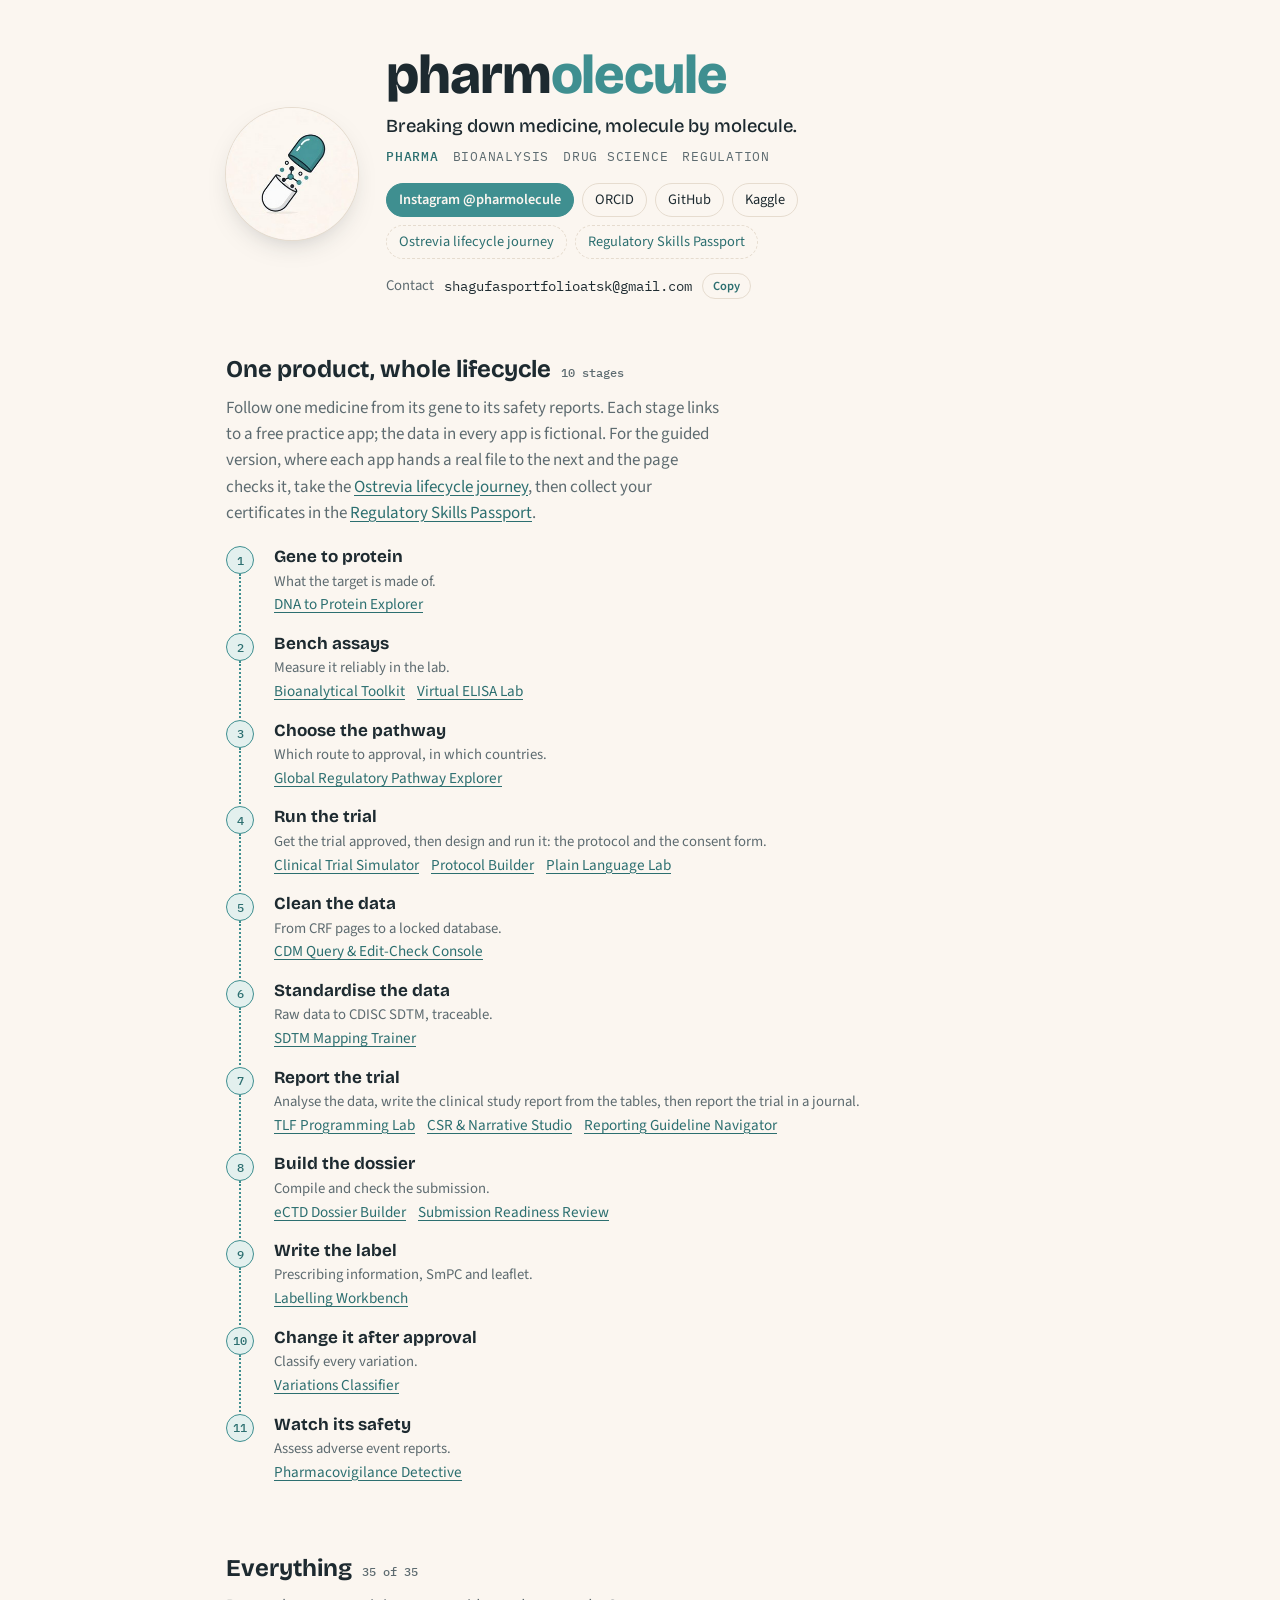
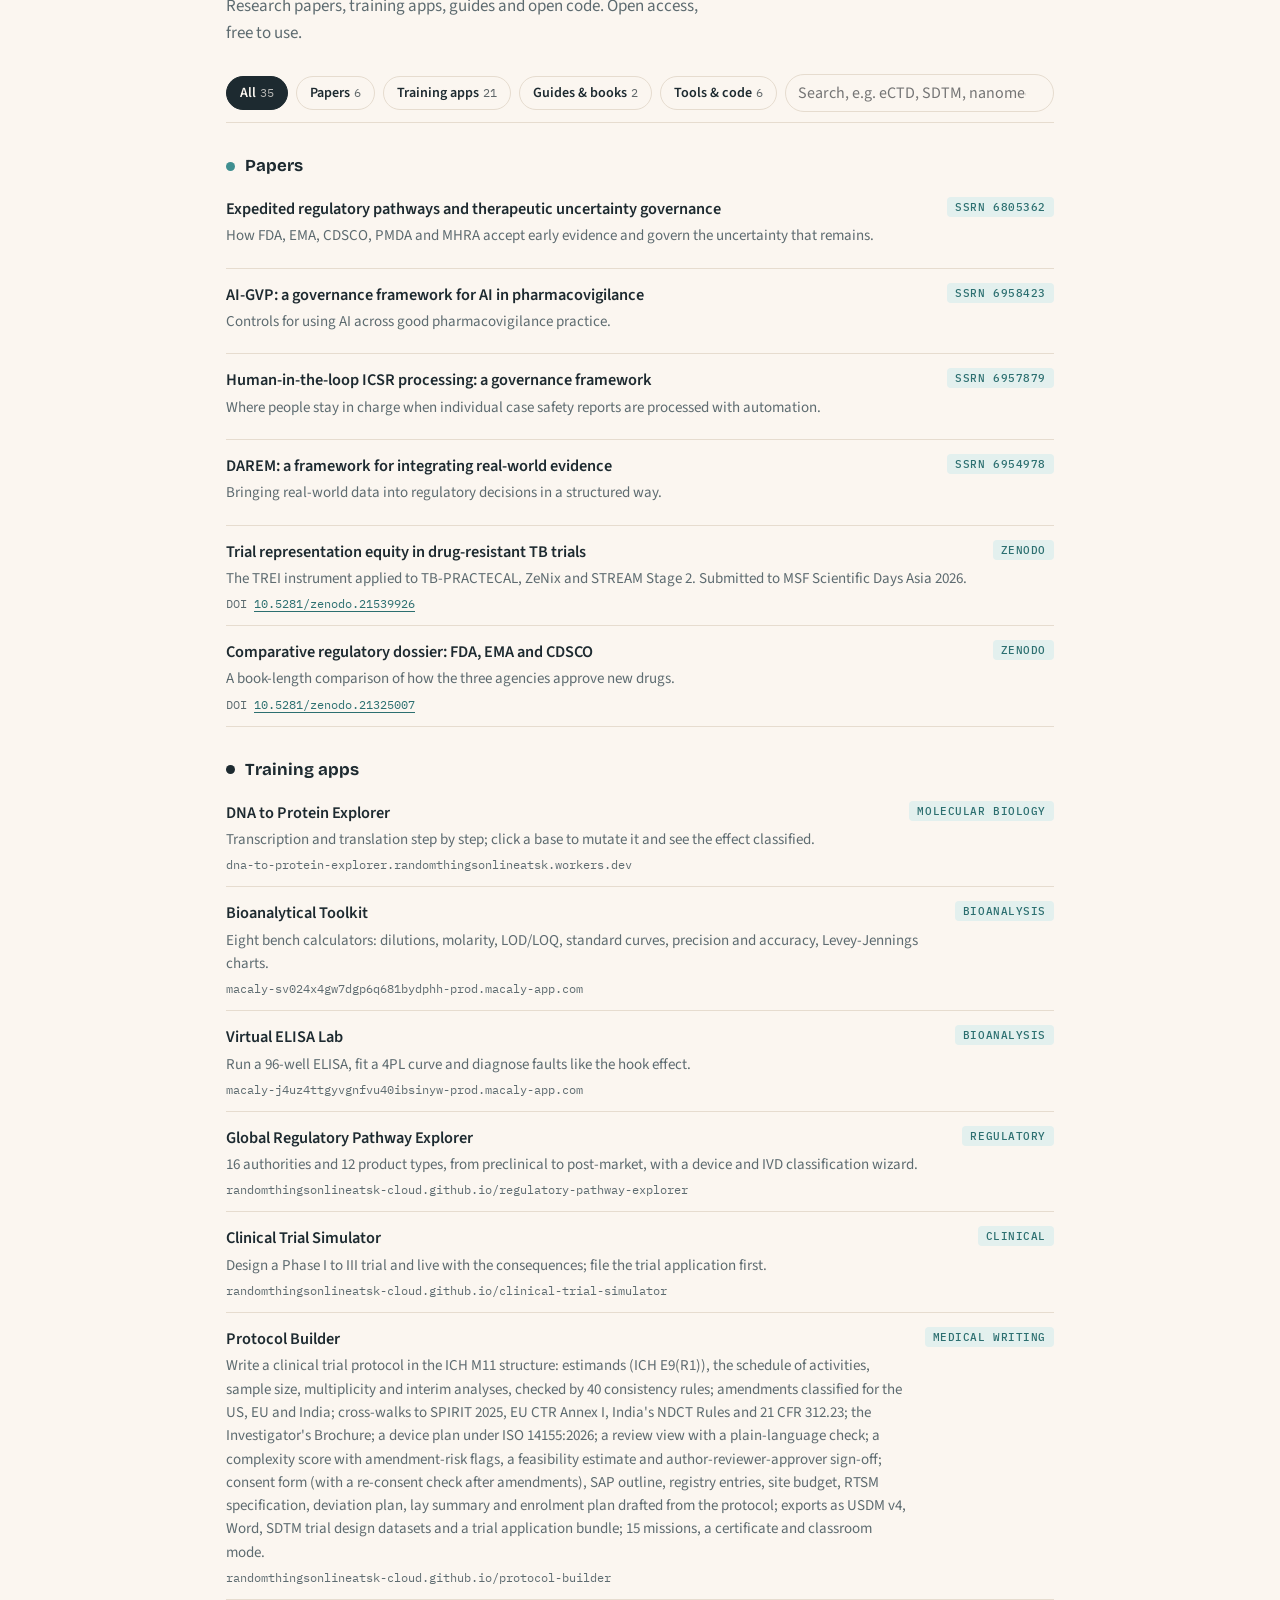
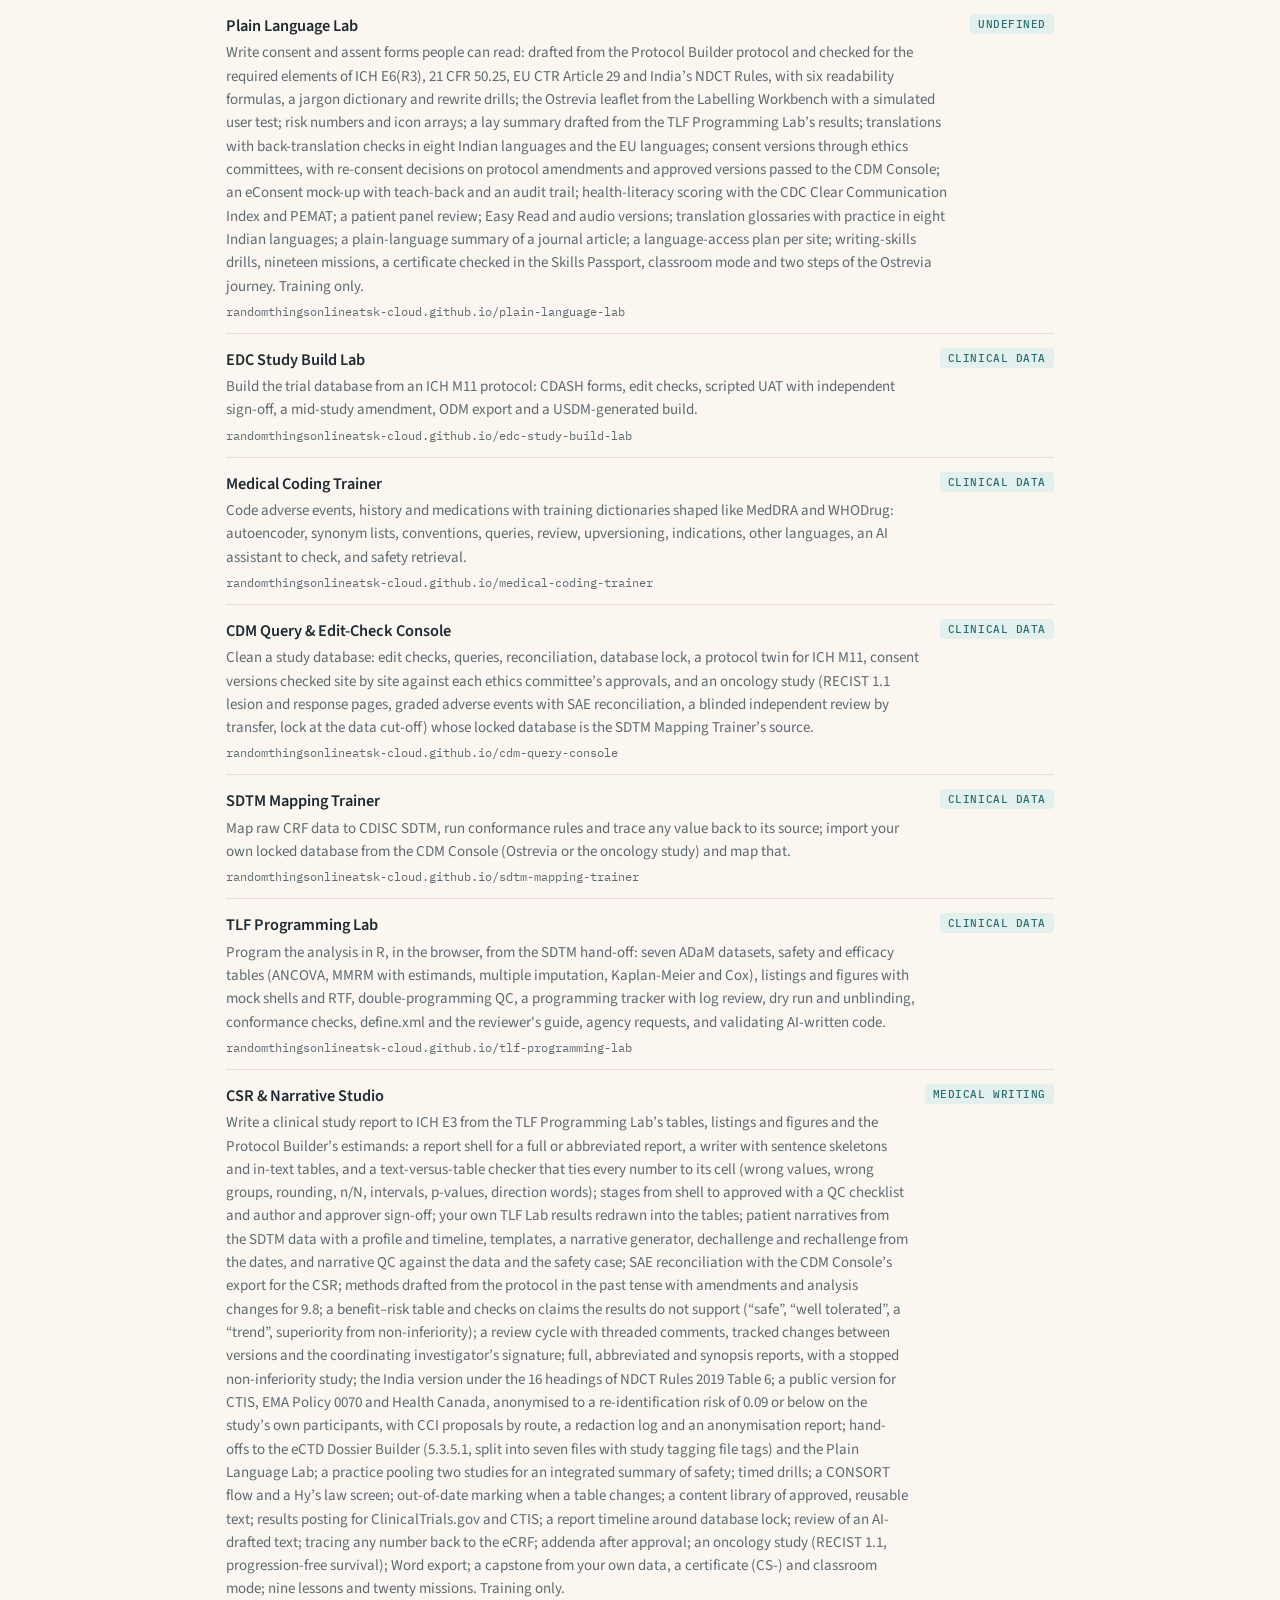
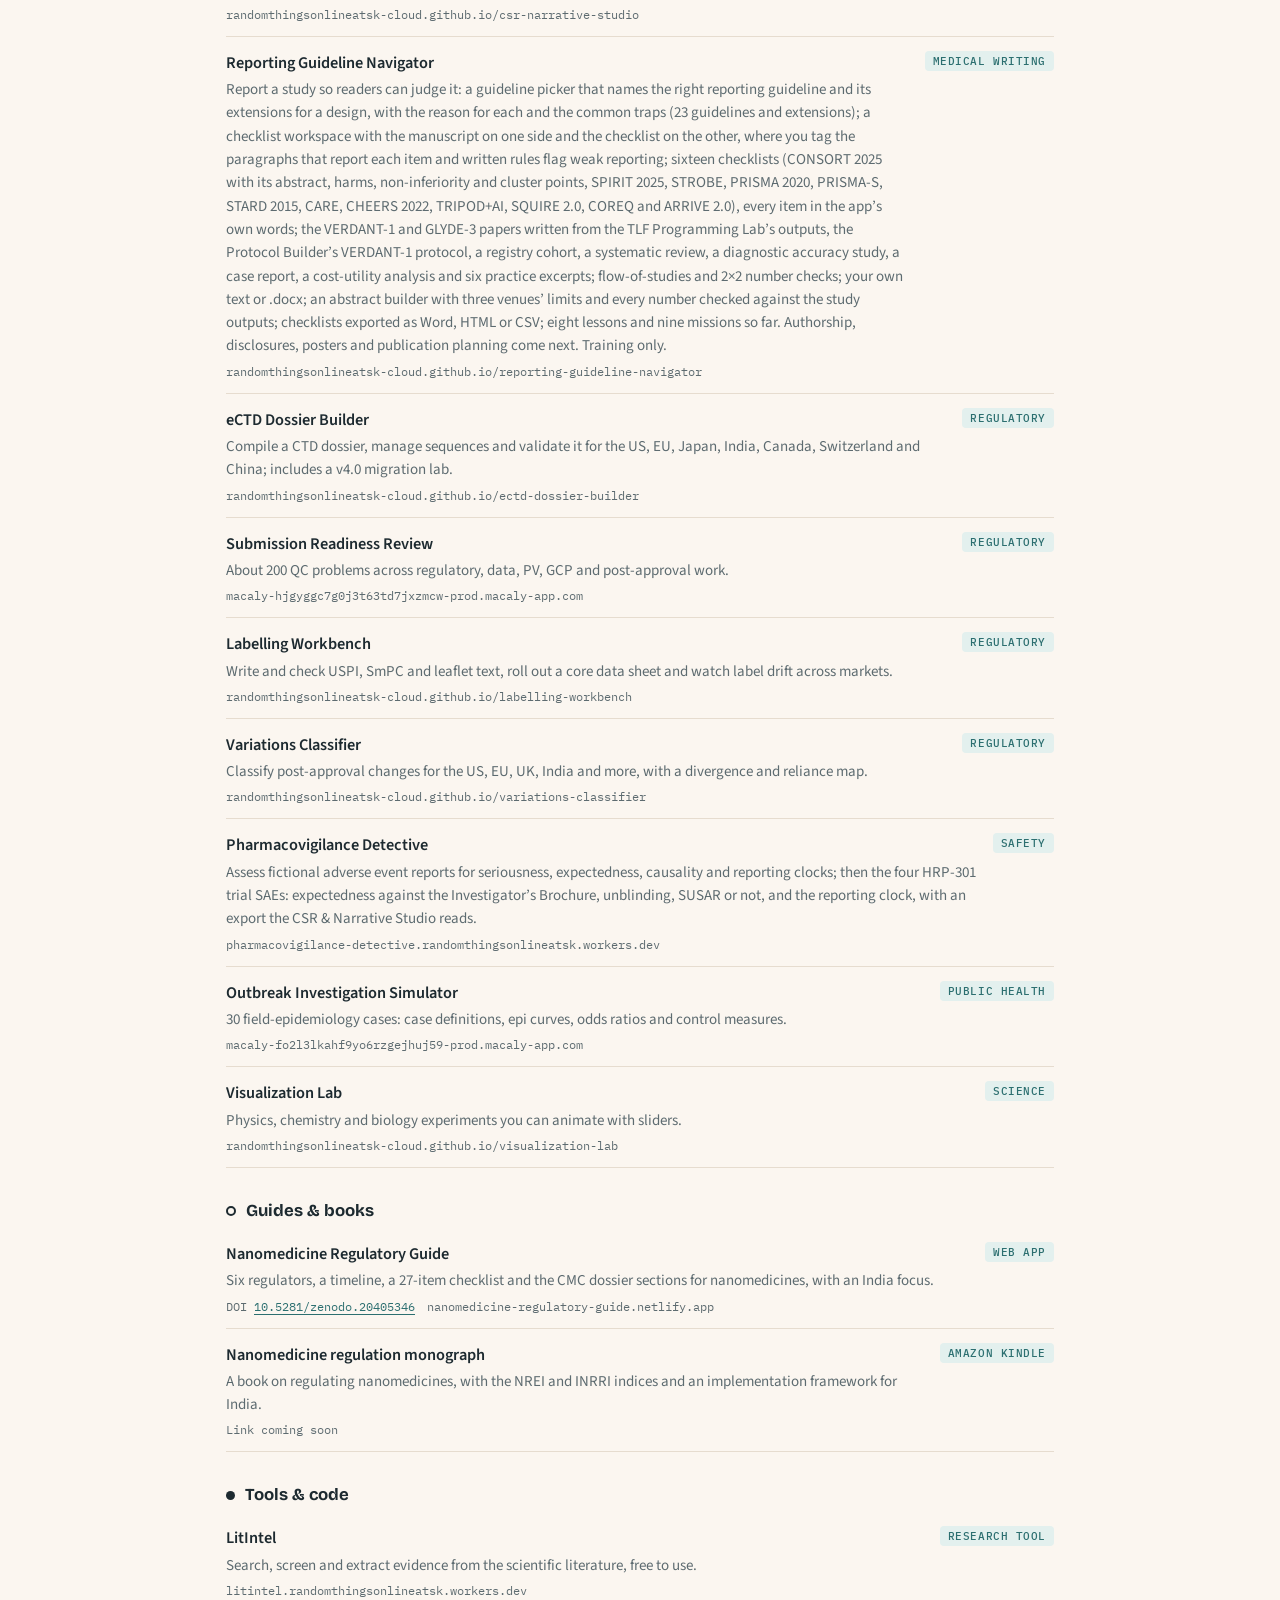
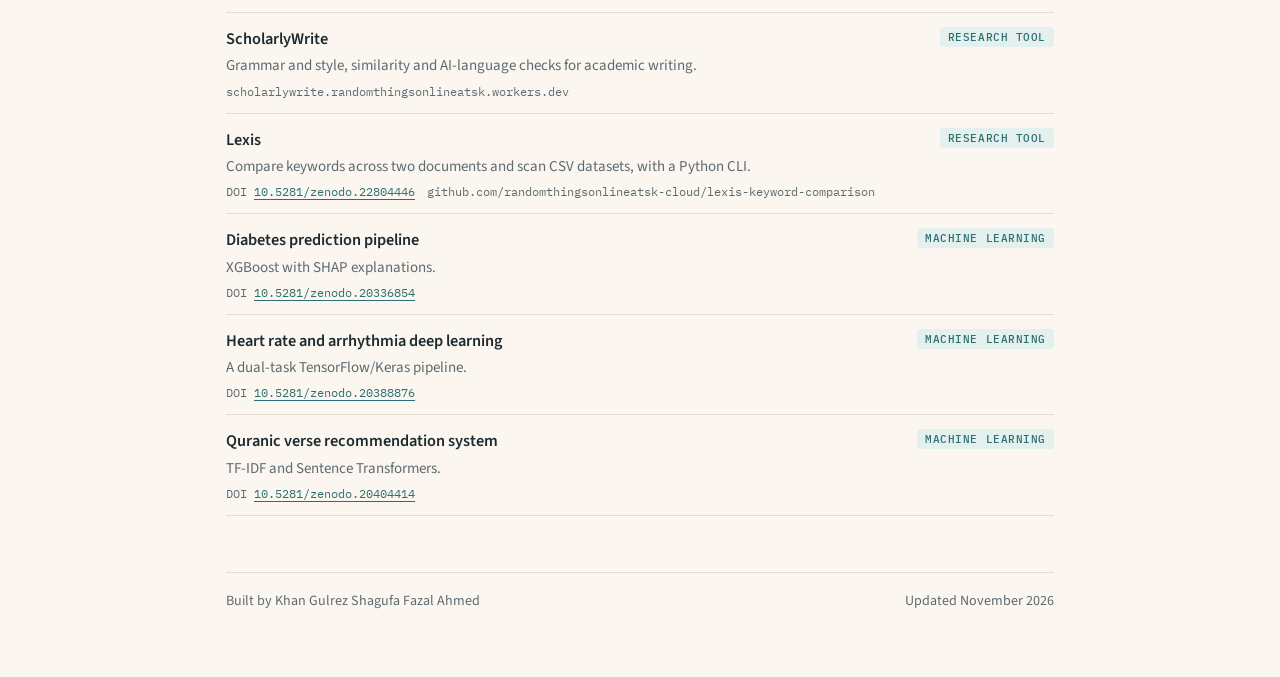
==== commit 9bc15eed: "Hub: the Reporting Guideline Navigator's Phase 2 Co-Authored-By: Claude Opus 5.5 <noreply@anthropic." ====
--- a/index.html
+++ b/index.html
@@ -181,7 +181,7 @@
   { kind: 'app', id: 'sdtm', title: 'SDTM Mapping Trainer', desc: 'Map raw CRF data to CDISC SDTM, run conformance rules and trace any value back to its source; import your own locked database from the CDM Console (Ostrevia or the oncology study) and map that.', where: 'Clinical data', url: GH + 'sdtm-mapping-trainer/', tags: 'cdisc sdtm define.xml traceability' },
   { kind: 'app', id: 'tlf', title: 'TLF Programming Lab', desc: 'Program the analysis in R, in the browser, from the SDTM hand-off: seven ADaM datasets, safety and efficacy tables (ANCOVA, MMRM with estimands, multiple imputation, Kaplan-Meier and Cox), listings and figures with mock shells and RTF, double-programming QC, a programming tracker with log review, dry run and unblinding, conformance checks, define.xml and the reviewer\'s guide, agency requests, and validating AI-written code.', where: 'Clinical data', url: GH + 'tlf-programming-lab/', tags: 'adam adsl tlf r webr statistical programming ancova mmrm estimand survival ars ard double programming qc define adrg tracker ai' },
   { kind: 'app', id: 'csr', title: 'CSR & Narrative Studio', desc: 'Write a clinical study report to ICH E3 from the TLF Programming Lab’s tables, listings and figures and the Protocol Builder’s estimands: a report shell for a full or abbreviated report, a writer with sentence skeletons and in-text tables, and a text-versus-table checker that ties every number to its cell (wrong values, wrong groups, rounding, n/N, intervals, p-values, direction words); stages from shell to approved with a QC checklist and author and approver sign-off; your own TLF Lab results redrawn into the tables; patient narratives from the SDTM data with a profile and timeline, templates, a narrative generator, dechallenge and rechallenge from the dates, and narrative QC against the data and the safety case; SAE reconciliation with the CDM Console’s export for the CSR; methods drafted from the protocol in the past tense with amendments and analysis changes for 9.8; a benefit–risk table and checks on claims the results do not support (“safe”, “well tolerated”, a “trend”, superiority from non-inferiority); a review cycle with threaded comments, tracked changes between versions and the coordinating investigator’s signature; full, abbreviated and synopsis reports, with a stopped non-inferiority study; the India version under the 16 headings of NDCT Rules 2019 Table 6; a public version for CTIS, EMA Policy 0070 and Health Canada, anonymised to a re-identification risk of 0.09 or below on the study’s own participants, with CCI proposals by route, a redaction log and an anonymisation report; hand-offs to the eCTD Dossier Builder (5.3.5.1, split into seven files with study tagging file tags) and the Plain Language Lab; a practice pooling two studies for an integrated summary of safety; timed drills; a CONSORT flow and a Hy’s law screen; out-of-date marking when a table changes; a content library of approved, reusable text; results posting for ClinicalTrials.gov and CTIS; a report timeline around database lock; review of an AI-drafted text; tracing any number back to the eCRF; addenda after approval; an oncology study (RECIST 1.1, progression-free survival); Word export; a capstone from your own data, a certificate (CS-) and classroom mode; nine lessons and twenty missions. Training only.', where: 'Medical writing', url: GH + 'csr-narrative-studio/', tags: 'csr clinical study report ich e3 medical writing results text table qc text versus table synopsis estimand e9 safety narrative patient narrative sae reconciliation dechallenge rechallenge tlf abbreviated report core reference benefit risk discussion review tracked changes coordinating investigator india ndct table 6 cdsco disclosure anonymisation redaction policy 0070 health canada prci ctis cci certificate classroom capstone iss integrated summary of safety pooling stf study tagging file granularity consort hys law drill results posting clinicaltrials.gov ctis structured content reuse ai draft review addendum erratum oncology recist pfs survival' },
-  { kind: 'app', id: 'rgn', title: 'Reporting Guideline Navigator', desc: 'Report a study so readers can judge it: a guideline picker that names the right reporting guideline and its extensions for a design, with the reason for each and the common traps (23 guidelines and extensions); a checklist workspace with the manuscript on one side and the checklist on the other, where you tag the paragraphs that report each item and written rules flag weak reporting; CONSORT 2025, CONSORT for Abstracts, the CONSORT Harms points and SPIRIT 2025, every item in the app’s own words; the VERDANT-1 and GLYDE-3 papers written from the TLF Programming Lab’s outputs and the Protocol Builder’s VERDANT-1 protocol; an abstract builder with three venues’ limits and every number checked against the study outputs; checklists exported as Word, HTML or CSV; four lessons and four missions so far (choose the guideline, find 15 missing CONSORT items, write the abstract, the SPIRIT check of the protocol). Authorship, disclosures, posters and publication planning come next. Training only.', where: 'Medical writing', url: GH + 'reporting-guideline-navigator/', tags: 'publication writing reporting guideline equator consort 2025 spirit 2025 consort abstracts harms strobe prisma stard care tripod cheers squire coreq arrive checklist manuscript journal abstract word limit icmje gpp medical writing peer review submission' },
+  { kind: 'app', id: 'rgn', title: 'Reporting Guideline Navigator', desc: 'Report a study so readers can judge it: a guideline picker that names the right reporting guideline and its extensions for a design, with the reason for each and the common traps (23 guidelines and extensions); a checklist workspace with the manuscript on one side and the checklist on the other, where you tag the paragraphs that report each item and written rules flag weak reporting; sixteen checklists (CONSORT 2025 with its abstract, harms, non-inferiority and cluster points, SPIRIT 2025, STROBE, PRISMA 2020, PRISMA-S, STARD 2015, CARE, CHEERS 2022, TRIPOD+AI, SQUIRE 2.0, COREQ and ARRIVE 2.0), every item in the app’s own words; the VERDANT-1 and GLYDE-3 papers written from the TLF Programming Lab’s outputs, the Protocol Builder’s VERDANT-1 protocol, a registry cohort, a systematic review, a diagnostic accuracy study, a case report, a cost-utility analysis and six practice excerpts; flow-of-studies and 2×2 number checks; your own text or .docx; an abstract builder with three venues’ limits and every number checked against the study outputs; checklists exported as Word, HTML or CSV; eight lessons and nine missions so far. Authorship, disclosures, posters and publication planning come next. Training only.', where: 'Medical writing', url: GH + 'reporting-guideline-navigator/', tags: 'publication writing reporting guideline equator consort 2025 spirit 2025 cohort systematic review meta-analysis flow diagram diagnostic accuracy 2x2 sensitivity specificity case report cost-utility icer qaly docx consort abstracts harms strobe prisma stard care tripod cheers squire coreq arrive checklist manuscript journal abstract word limit icmje gpp medical writing peer review submission' },
   { kind: 'app', id: 'ectd', title: 'eCTD Dossier Builder', desc: 'Compile a CTD dossier, manage sequences and validate it for the US, EU, Japan, India, Canada, Switzerland and China; includes a v4.0 migration lab.', where: 'Regulatory', url: GH + 'ectd-dossier-builder/', tags: 'ectd ctd submission v4.0 china nmpa' },
   { kind: 'app', id: 'srr', title: 'Submission Readiness Review', desc: 'About 200 QC problems across regulatory, data, PV, GCP and post-approval work.', where: 'Regulatory', url: 'https://macaly-hjgyggc7g0j3t63td7jxzmcw-prod.macaly-app.com', tags: 'qc review dossier quiz' },
   { kind: 'app', id: 'lab', title: 'Labelling Workbench', desc: 'Write and check USPI, SmPC and leaflet text, roll out a core data sheet and watch label drift across markets.', where: 'Regulatory', url: GH + 'labelling-workbench/', tags: 'labelling ccds smpc uspi pil' },
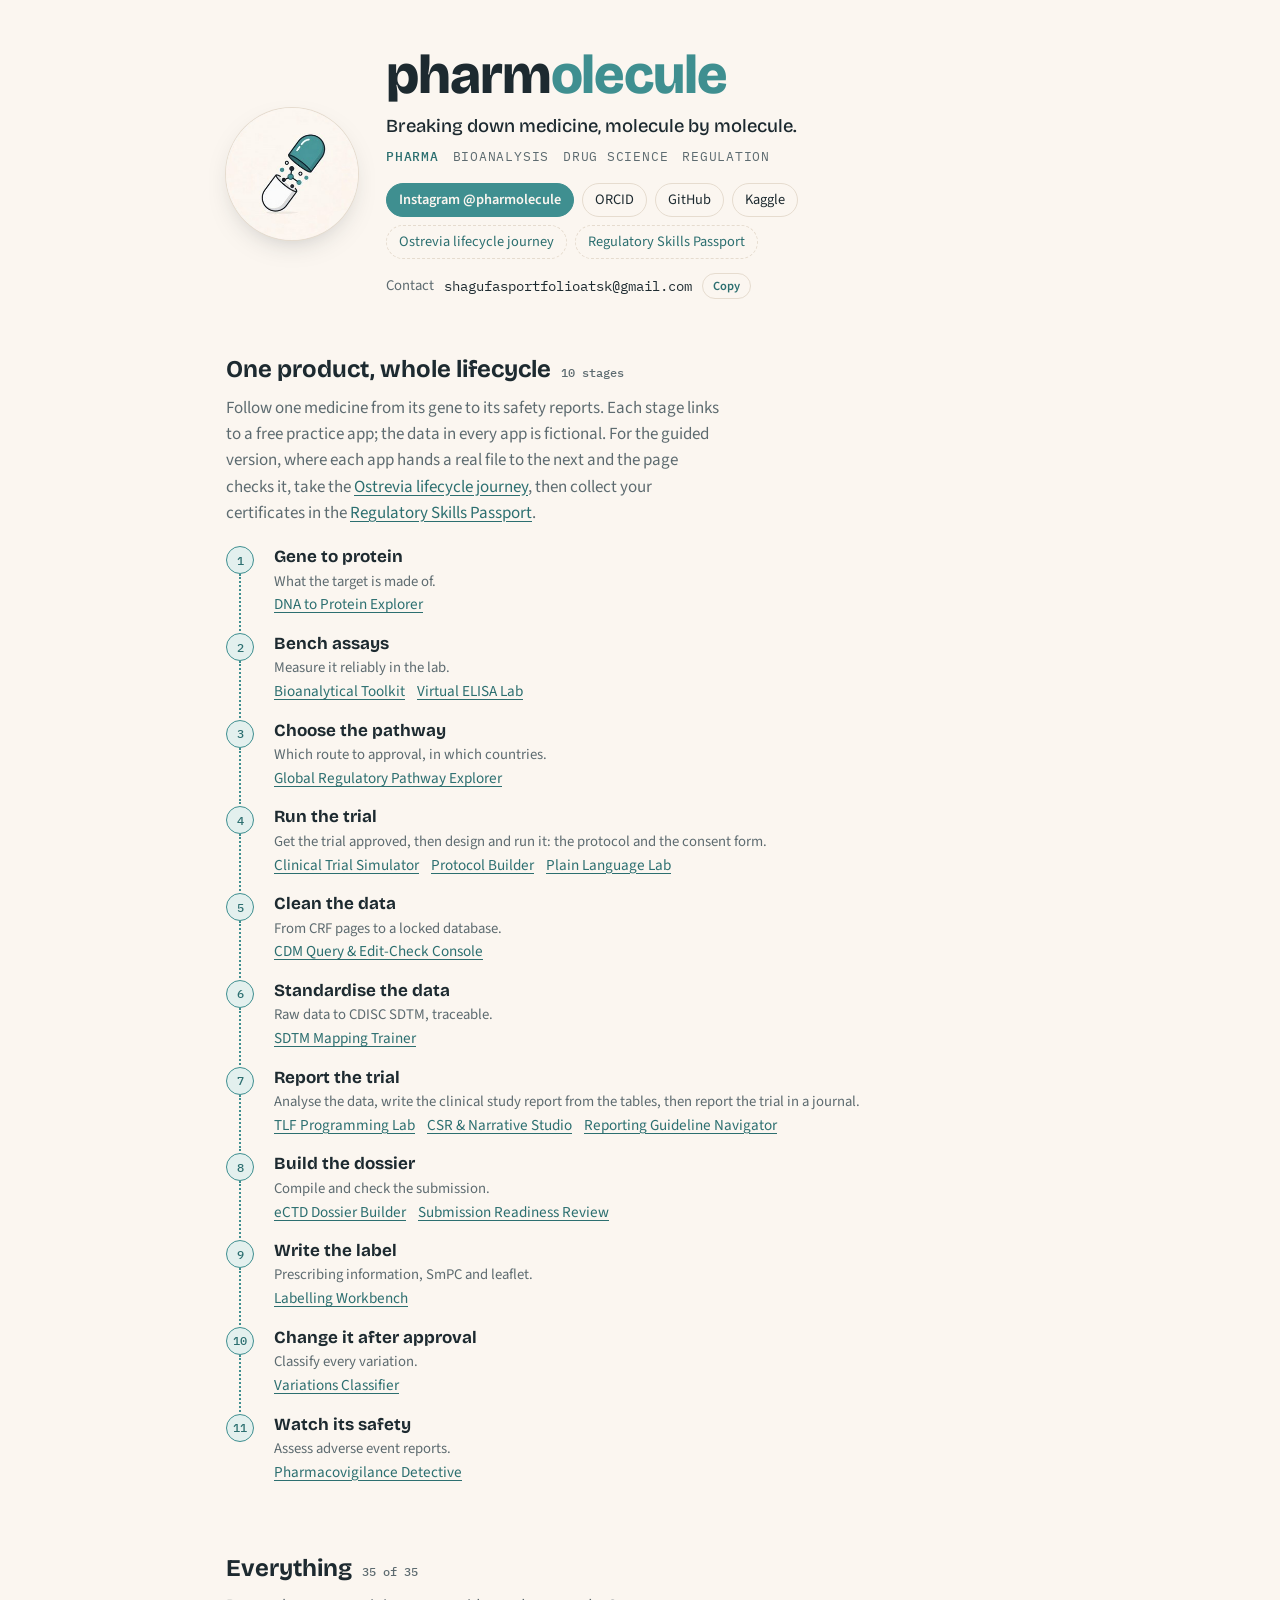
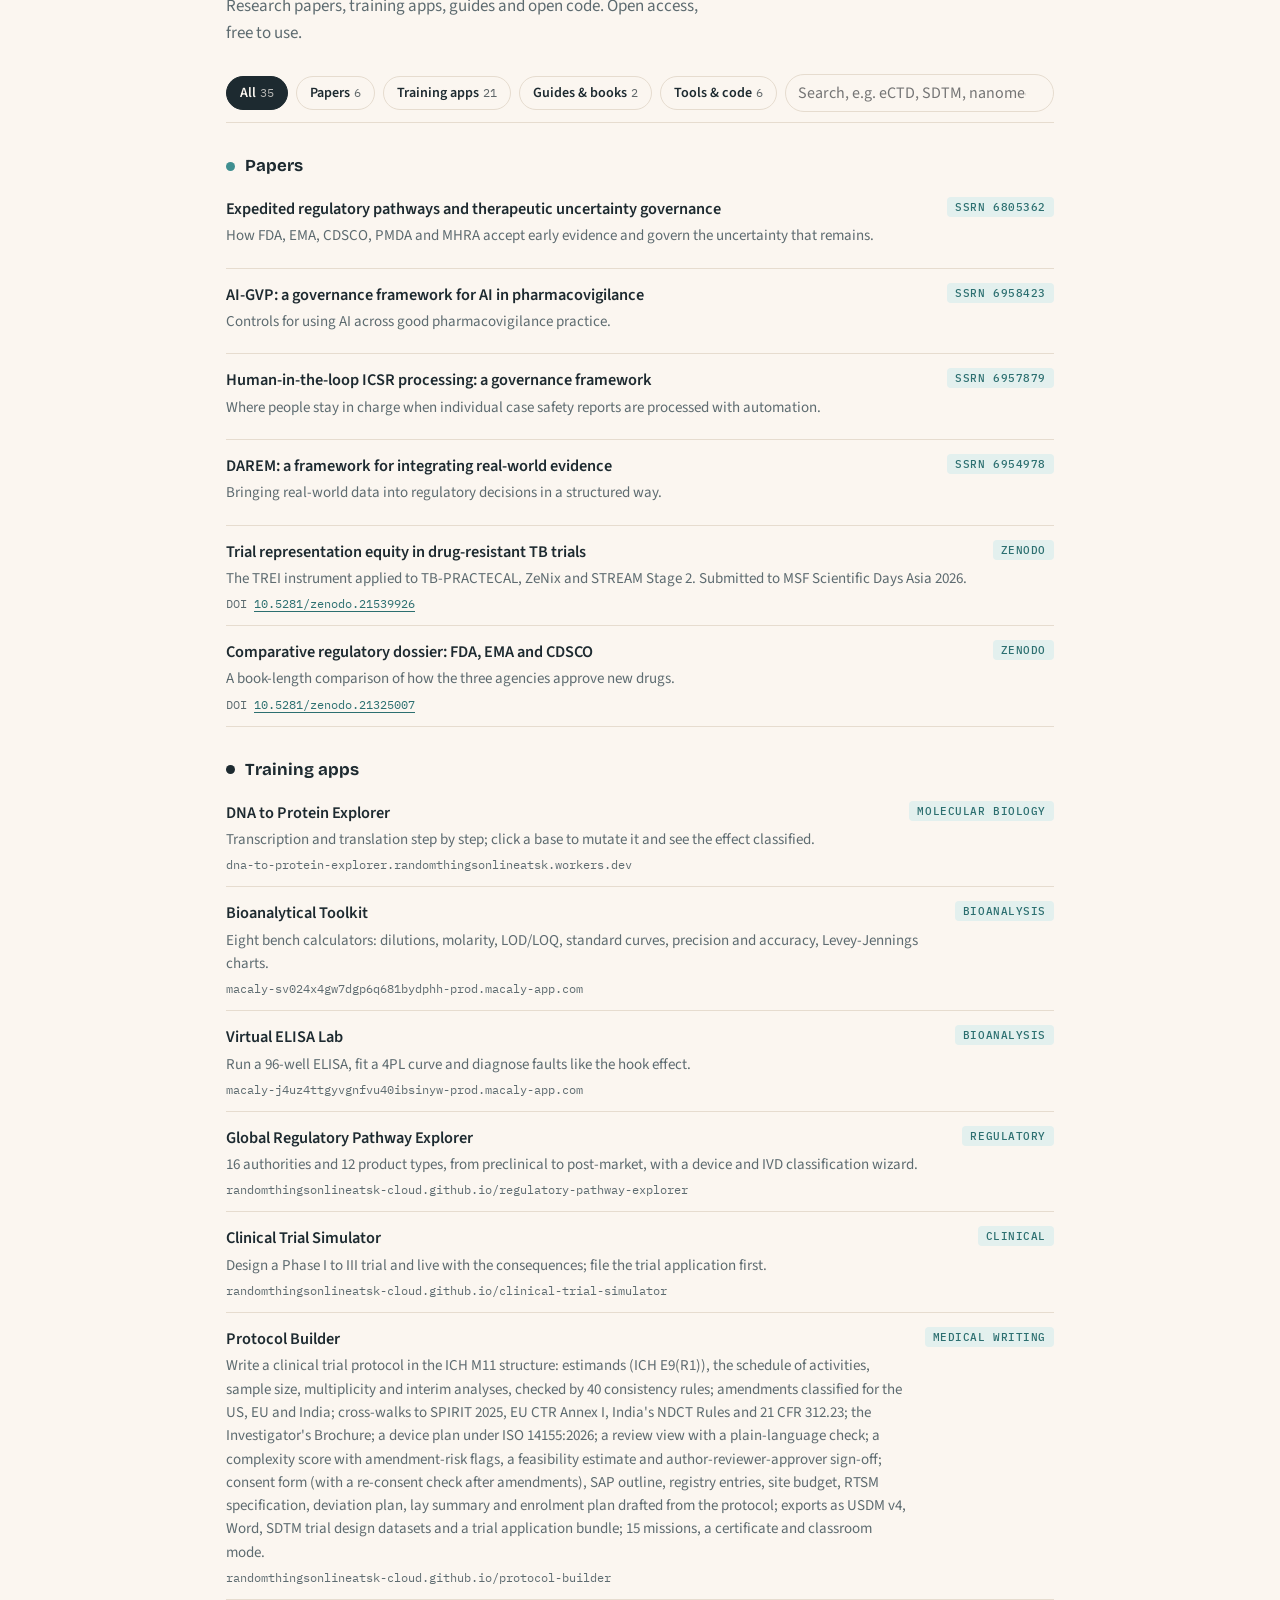
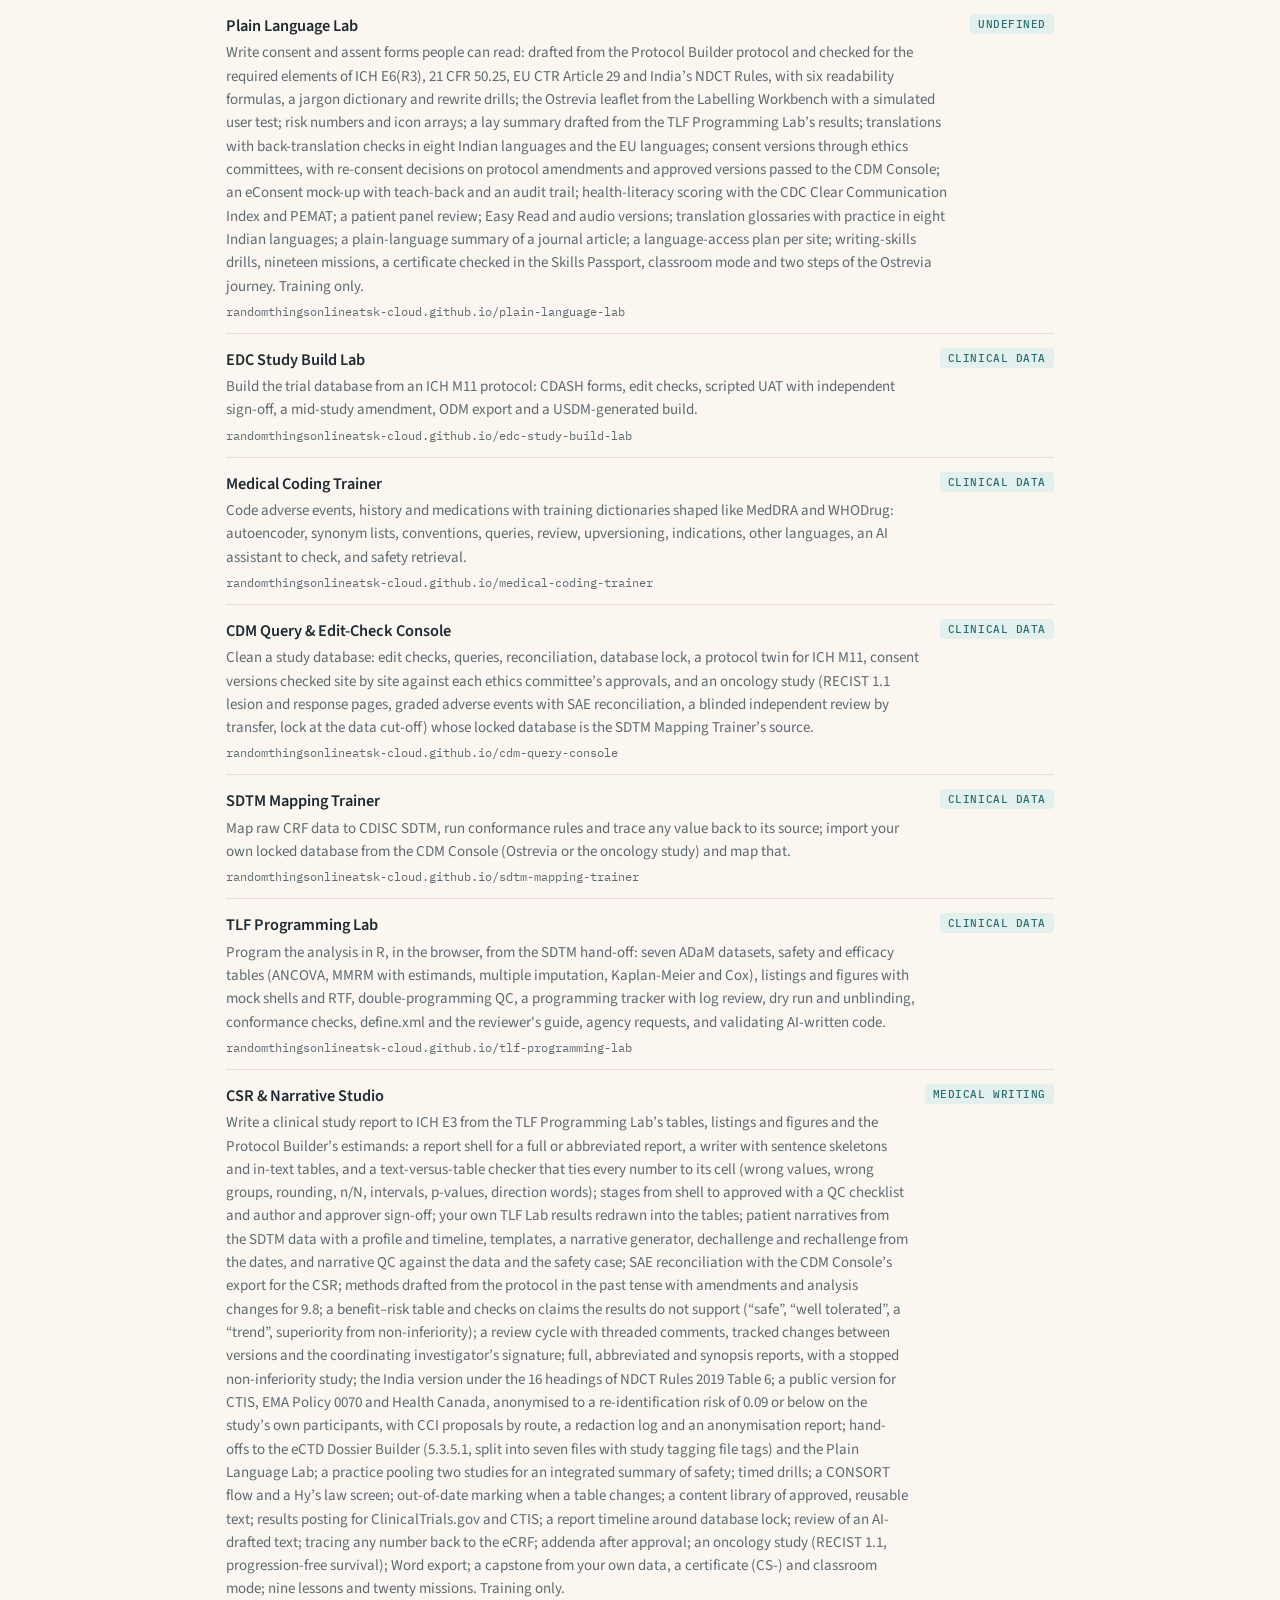
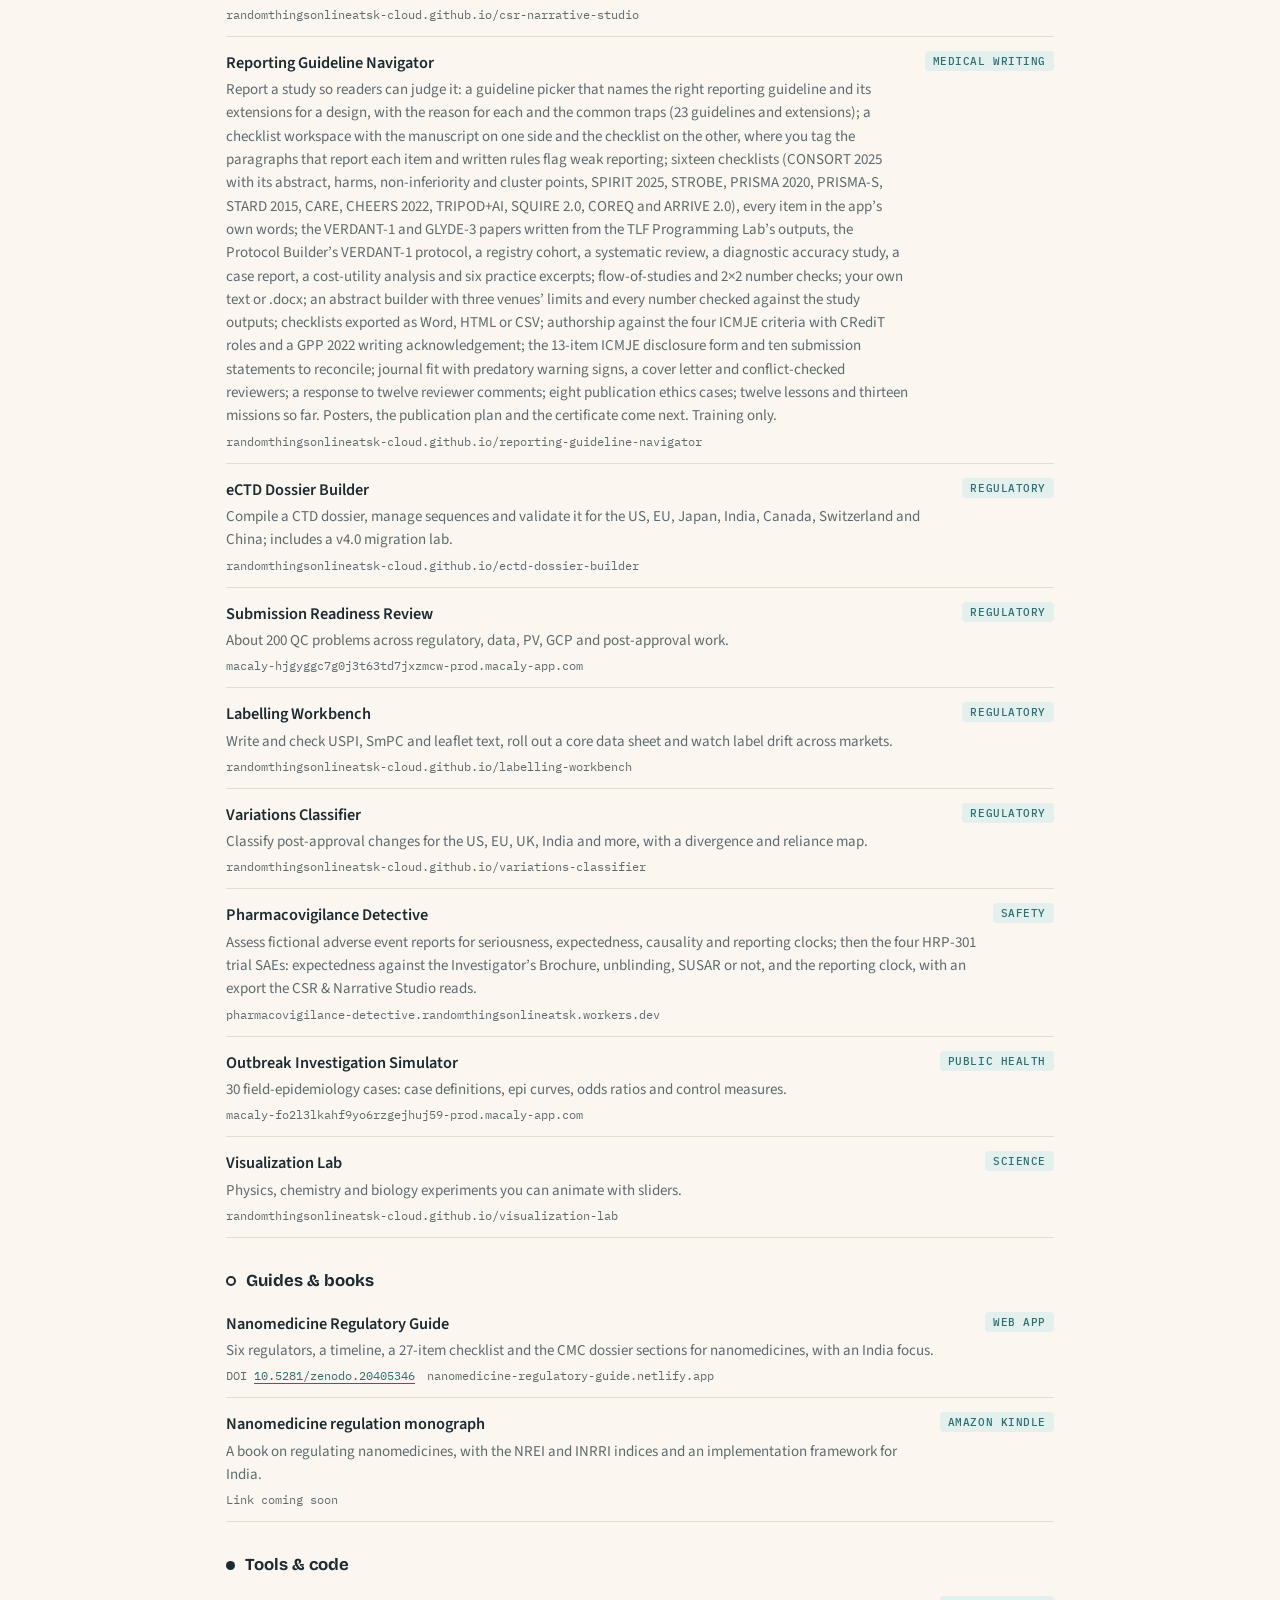
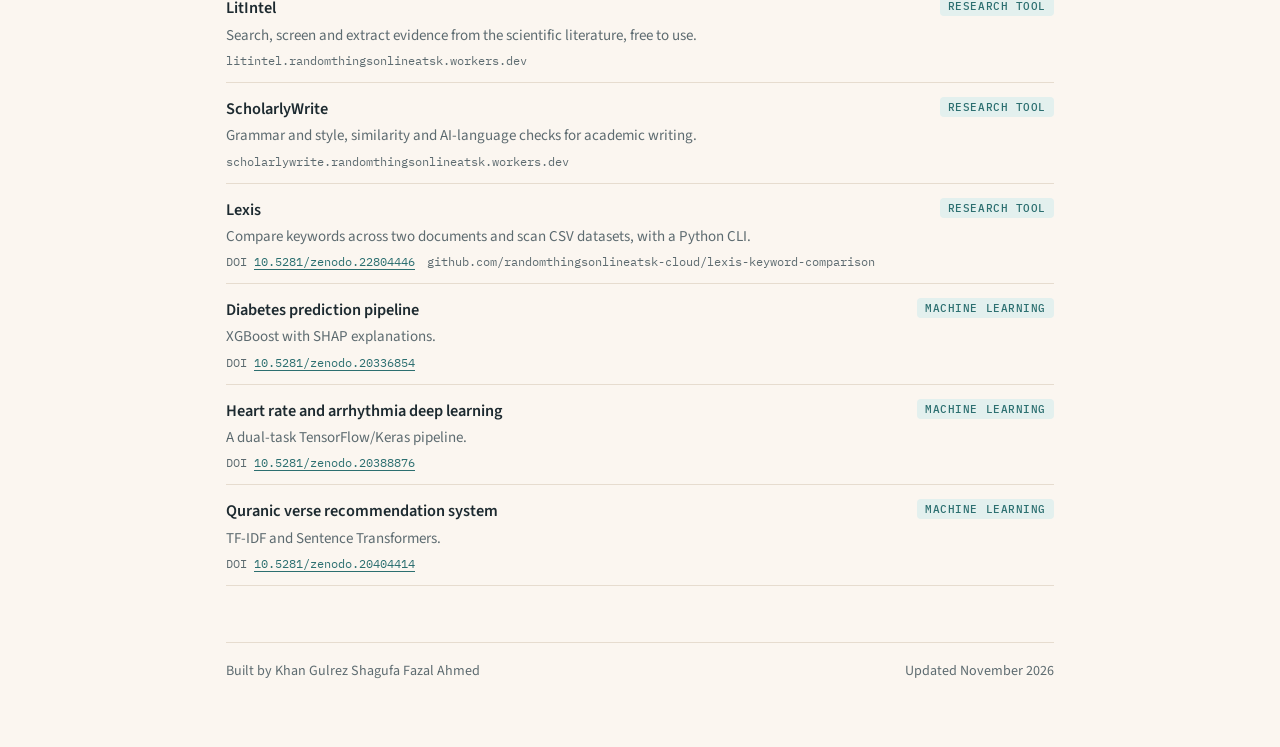
==== commit 6f0370c2: "Hub: the Reporting Guideline Navigator's Phase 3 Co-Authored-By: Claude Opus 5.5 <noreply@anthropic." ====
--- a/index.html
+++ b/index.html
@@ -181,7 +181,7 @@
   { kind: 'app', id: 'sdtm', title: 'SDTM Mapping Trainer', desc: 'Map raw CRF data to CDISC SDTM, run conformance rules and trace any value back to its source; import your own locked database from the CDM Console (Ostrevia or the oncology study) and map that.', where: 'Clinical data', url: GH + 'sdtm-mapping-trainer/', tags: 'cdisc sdtm define.xml traceability' },
   { kind: 'app', id: 'tlf', title: 'TLF Programming Lab', desc: 'Program the analysis in R, in the browser, from the SDTM hand-off: seven ADaM datasets, safety and efficacy tables (ANCOVA, MMRM with estimands, multiple imputation, Kaplan-Meier and Cox), listings and figures with mock shells and RTF, double-programming QC, a programming tracker with log review, dry run and unblinding, conformance checks, define.xml and the reviewer\'s guide, agency requests, and validating AI-written code.', where: 'Clinical data', url: GH + 'tlf-programming-lab/', tags: 'adam adsl tlf r webr statistical programming ancova mmrm estimand survival ars ard double programming qc define adrg tracker ai' },
   { kind: 'app', id: 'csr', title: 'CSR & Narrative Studio', desc: 'Write a clinical study report to ICH E3 from the TLF Programming Lab’s tables, listings and figures and the Protocol Builder’s estimands: a report shell for a full or abbreviated report, a writer with sentence skeletons and in-text tables, and a text-versus-table checker that ties every number to its cell (wrong values, wrong groups, rounding, n/N, intervals, p-values, direction words); stages from shell to approved with a QC checklist and author and approver sign-off; your own TLF Lab results redrawn into the tables; patient narratives from the SDTM data with a profile and timeline, templates, a narrative generator, dechallenge and rechallenge from the dates, and narrative QC against the data and the safety case; SAE reconciliation with the CDM Console’s export for the CSR; methods drafted from the protocol in the past tense with amendments and analysis changes for 9.8; a benefit–risk table and checks on claims the results do not support (“safe”, “well tolerated”, a “trend”, superiority from non-inferiority); a review cycle with threaded comments, tracked changes between versions and the coordinating investigator’s signature; full, abbreviated and synopsis reports, with a stopped non-inferiority study; the India version under the 16 headings of NDCT Rules 2019 Table 6; a public version for CTIS, EMA Policy 0070 and Health Canada, anonymised to a re-identification risk of 0.09 or below on the study’s own participants, with CCI proposals by route, a redaction log and an anonymisation report; hand-offs to the eCTD Dossier Builder (5.3.5.1, split into seven files with study tagging file tags) and the Plain Language Lab; a practice pooling two studies for an integrated summary of safety; timed drills; a CONSORT flow and a Hy’s law screen; out-of-date marking when a table changes; a content library of approved, reusable text; results posting for ClinicalTrials.gov and CTIS; a report timeline around database lock; review of an AI-drafted text; tracing any number back to the eCRF; addenda after approval; an oncology study (RECIST 1.1, progression-free survival); Word export; a capstone from your own data, a certificate (CS-) and classroom mode; nine lessons and twenty missions. Training only.', where: 'Medical writing', url: GH + 'csr-narrative-studio/', tags: 'csr clinical study report ich e3 medical writing results text table qc text versus table synopsis estimand e9 safety narrative patient narrative sae reconciliation dechallenge rechallenge tlf abbreviated report core reference benefit risk discussion review tracked changes coordinating investigator india ndct table 6 cdsco disclosure anonymisation redaction policy 0070 health canada prci ctis cci certificate classroom capstone iss integrated summary of safety pooling stf study tagging file granularity consort hys law drill results posting clinicaltrials.gov ctis structured content reuse ai draft review addendum erratum oncology recist pfs survival' },
-  { kind: 'app', id: 'rgn', title: 'Reporting Guideline Navigator', desc: 'Report a study so readers can judge it: a guideline picker that names the right reporting guideline and its extensions for a design, with the reason for each and the common traps (23 guidelines and extensions); a checklist workspace with the manuscript on one side and the checklist on the other, where you tag the paragraphs that report each item and written rules flag weak reporting; sixteen checklists (CONSORT 2025 with its abstract, harms, non-inferiority and cluster points, SPIRIT 2025, STROBE, PRISMA 2020, PRISMA-S, STARD 2015, CARE, CHEERS 2022, TRIPOD+AI, SQUIRE 2.0, COREQ and ARRIVE 2.0), every item in the app’s own words; the VERDANT-1 and GLYDE-3 papers written from the TLF Programming Lab’s outputs, the Protocol Builder’s VERDANT-1 protocol, a registry cohort, a systematic review, a diagnostic accuracy study, a case report, a cost-utility analysis and six practice excerpts; flow-of-studies and 2×2 number checks; your own text or .docx; an abstract builder with three venues’ limits and every number checked against the study outputs; checklists exported as Word, HTML or CSV; eight lessons and nine missions so far. Authorship, disclosures, posters and publication planning come next. Training only.', where: 'Medical writing', url: GH + 'reporting-guideline-navigator/', tags: 'publication writing reporting guideline equator consort 2025 spirit 2025 cohort systematic review meta-analysis flow diagram diagnostic accuracy 2x2 sensitivity specificity case report cost-utility icer qaly docx consort abstracts harms strobe prisma stard care tripod cheers squire coreq arrive checklist manuscript journal abstract word limit icmje gpp medical writing peer review submission' },
+  { kind: 'app', id: 'rgn', title: 'Reporting Guideline Navigator', desc: 'Report a study so readers can judge it: a guideline picker that names the right reporting guideline and its extensions for a design, with the reason for each and the common traps (23 guidelines and extensions); a checklist workspace with the manuscript on one side and the checklist on the other, where you tag the paragraphs that report each item and written rules flag weak reporting; sixteen checklists (CONSORT 2025 with its abstract, harms, non-inferiority and cluster points, SPIRIT 2025, STROBE, PRISMA 2020, PRISMA-S, STARD 2015, CARE, CHEERS 2022, TRIPOD+AI, SQUIRE 2.0, COREQ and ARRIVE 2.0), every item in the app’s own words; the VERDANT-1 and GLYDE-3 papers written from the TLF Programming Lab’s outputs, the Protocol Builder’s VERDANT-1 protocol, a registry cohort, a systematic review, a diagnostic accuracy study, a case report, a cost-utility analysis and six practice excerpts; flow-of-studies and 2×2 number checks; your own text or .docx; an abstract builder with three venues’ limits and every number checked against the study outputs; checklists exported as Word, HTML or CSV; authorship against the four ICMJE criteria with CRediT roles and a GPP 2022 writing acknowledgement; the 13-item ICMJE disclosure form and ten submission statements to reconcile; journal fit with predatory warning signs, a cover letter and conflict-checked reviewers; a response to twelve reviewer comments; eight publication ethics cases; twelve lessons and thirteen missions so far. Posters, the publication plan and the certificate come next. Training only.', where: 'Medical writing', url: GH + 'reporting-guideline-navigator/', tags: 'publication writing reporting guideline equator consort 2025 spirit 2025 cohort systematic review meta-analysis flow diagram diagnostic accuracy 2x2 sensitivity specificity case report cost-utility icer qaly docx authorship credit orcid icmje disclosure form competing interests data sharing statement predatory journal preprint embargo cover letter response to reviewers cope consort abstracts harms strobe prisma stard care tripod cheers squire coreq arrive checklist manuscript journal abstract word limit icmje gpp medical writing peer review submission' },
   { kind: 'app', id: 'ectd', title: 'eCTD Dossier Builder', desc: 'Compile a CTD dossier, manage sequences and validate it for the US, EU, Japan, India, Canada, Switzerland and China; includes a v4.0 migration lab.', where: 'Regulatory', url: GH + 'ectd-dossier-builder/', tags: 'ectd ctd submission v4.0 china nmpa' },
   { kind: 'app', id: 'srr', title: 'Submission Readiness Review', desc: 'About 200 QC problems across regulatory, data, PV, GCP and post-approval work.', where: 'Regulatory', url: 'https://macaly-hjgyggc7g0j3t63td7jxzmcw-prod.macaly-app.com', tags: 'qc review dossier quiz' },
   { kind: 'app', id: 'lab', title: 'Labelling Workbench', desc: 'Write and check USPI, SmPC and leaflet text, roll out a core data sheet and watch label drift across markets.', where: 'Regulatory', url: GH + 'labelling-workbench/', tags: 'labelling ccds smpc uspi pil' },
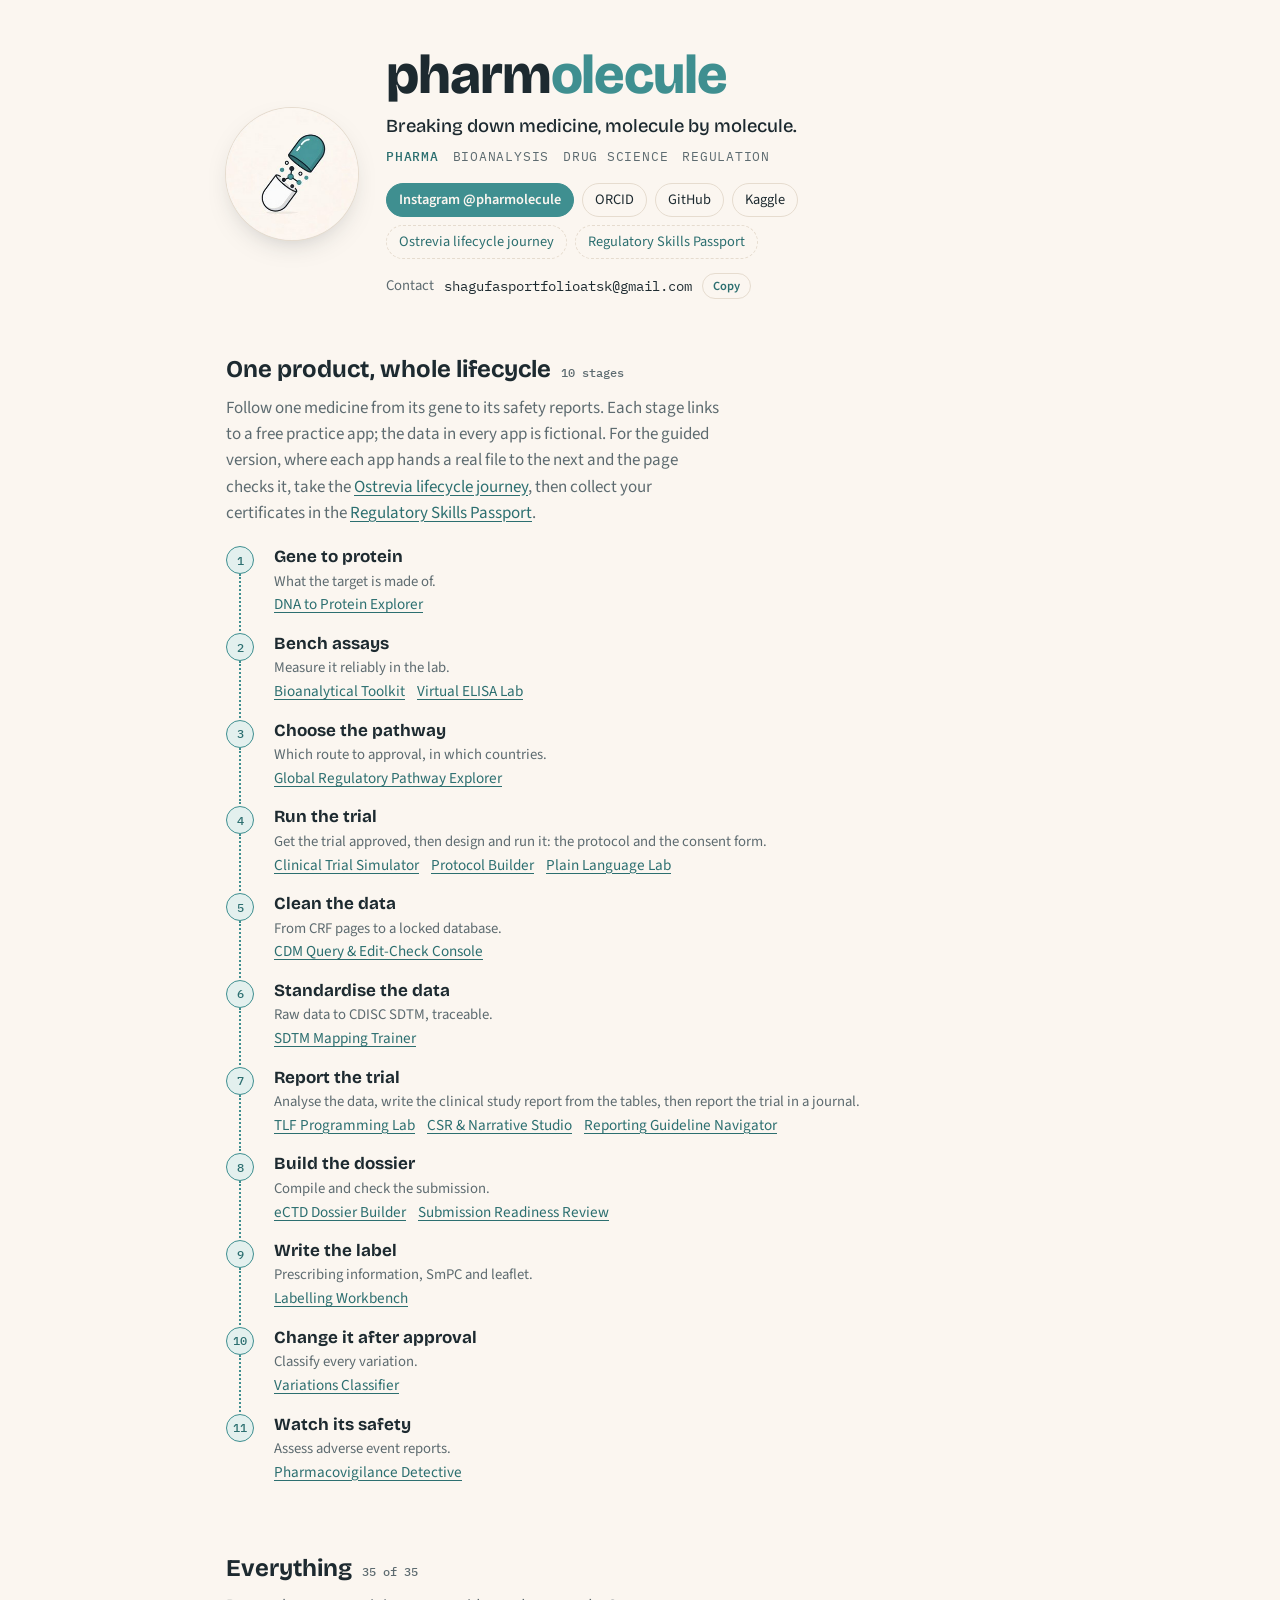
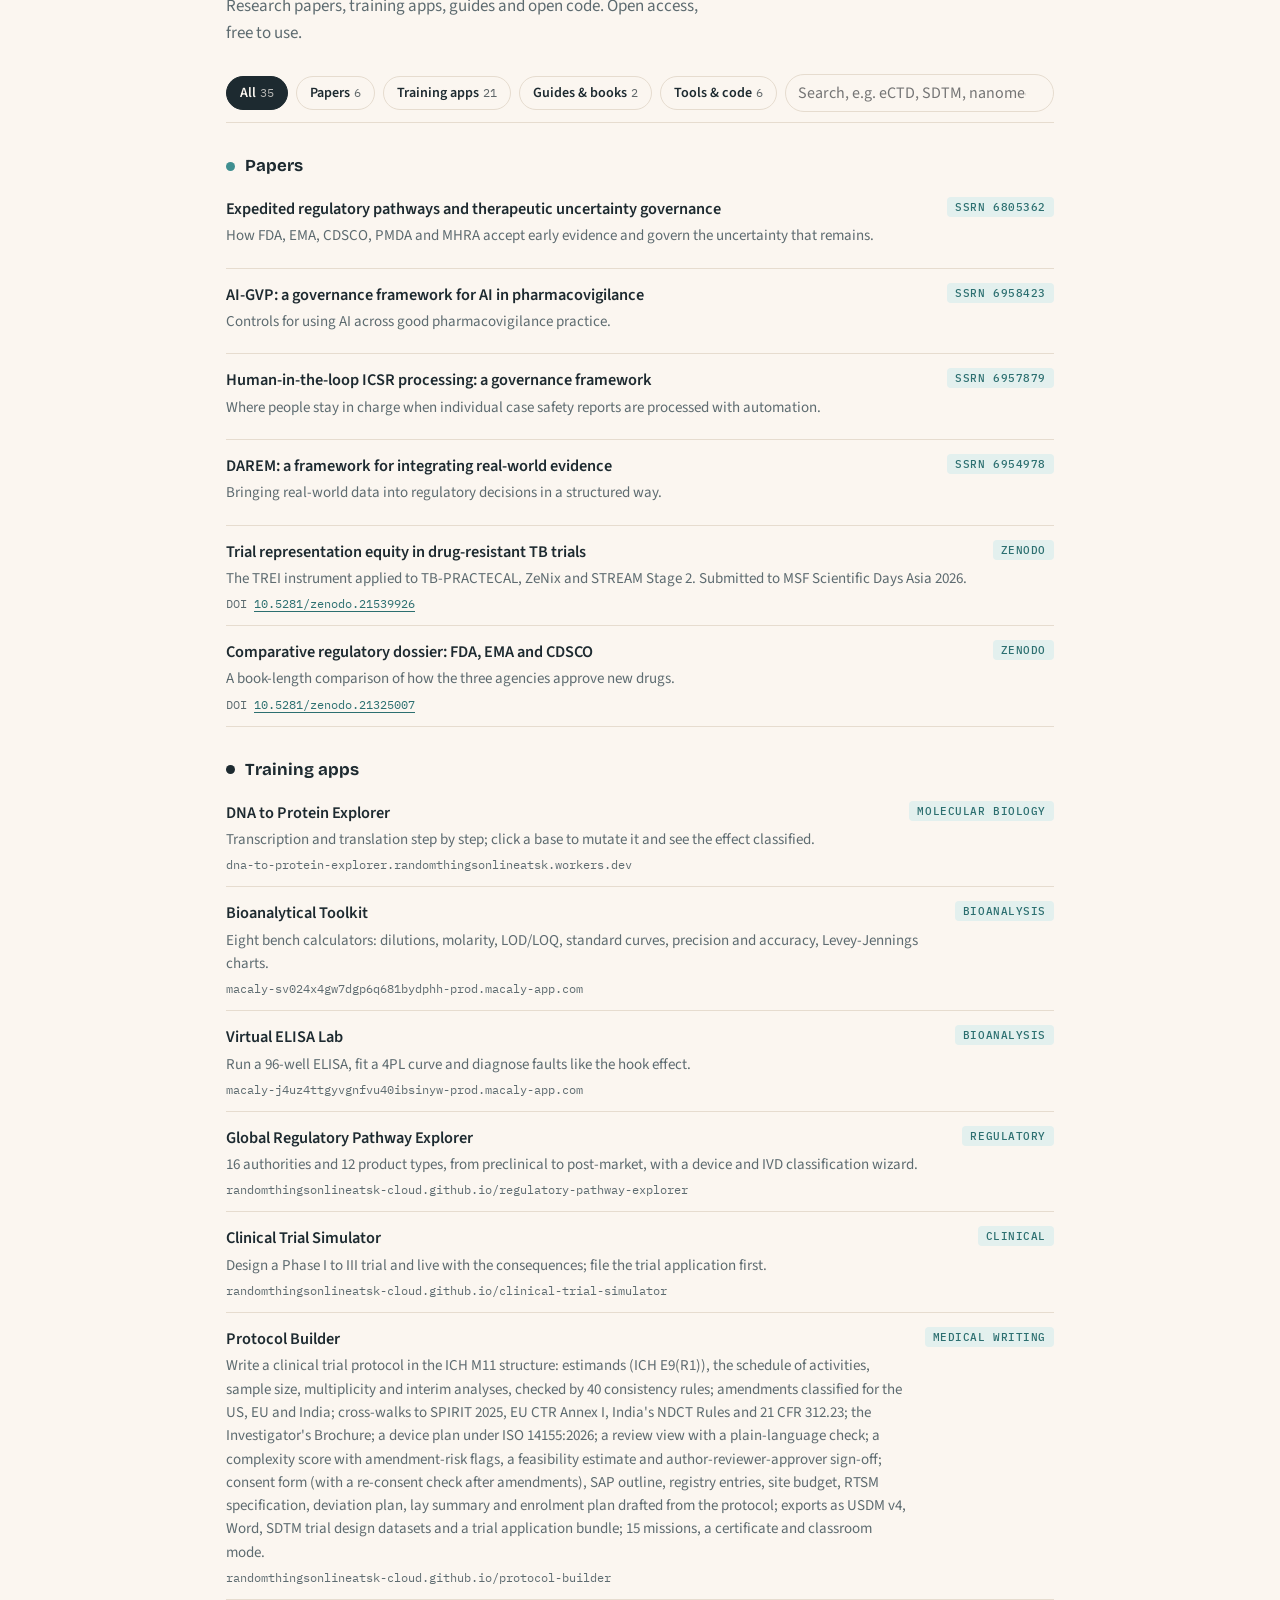
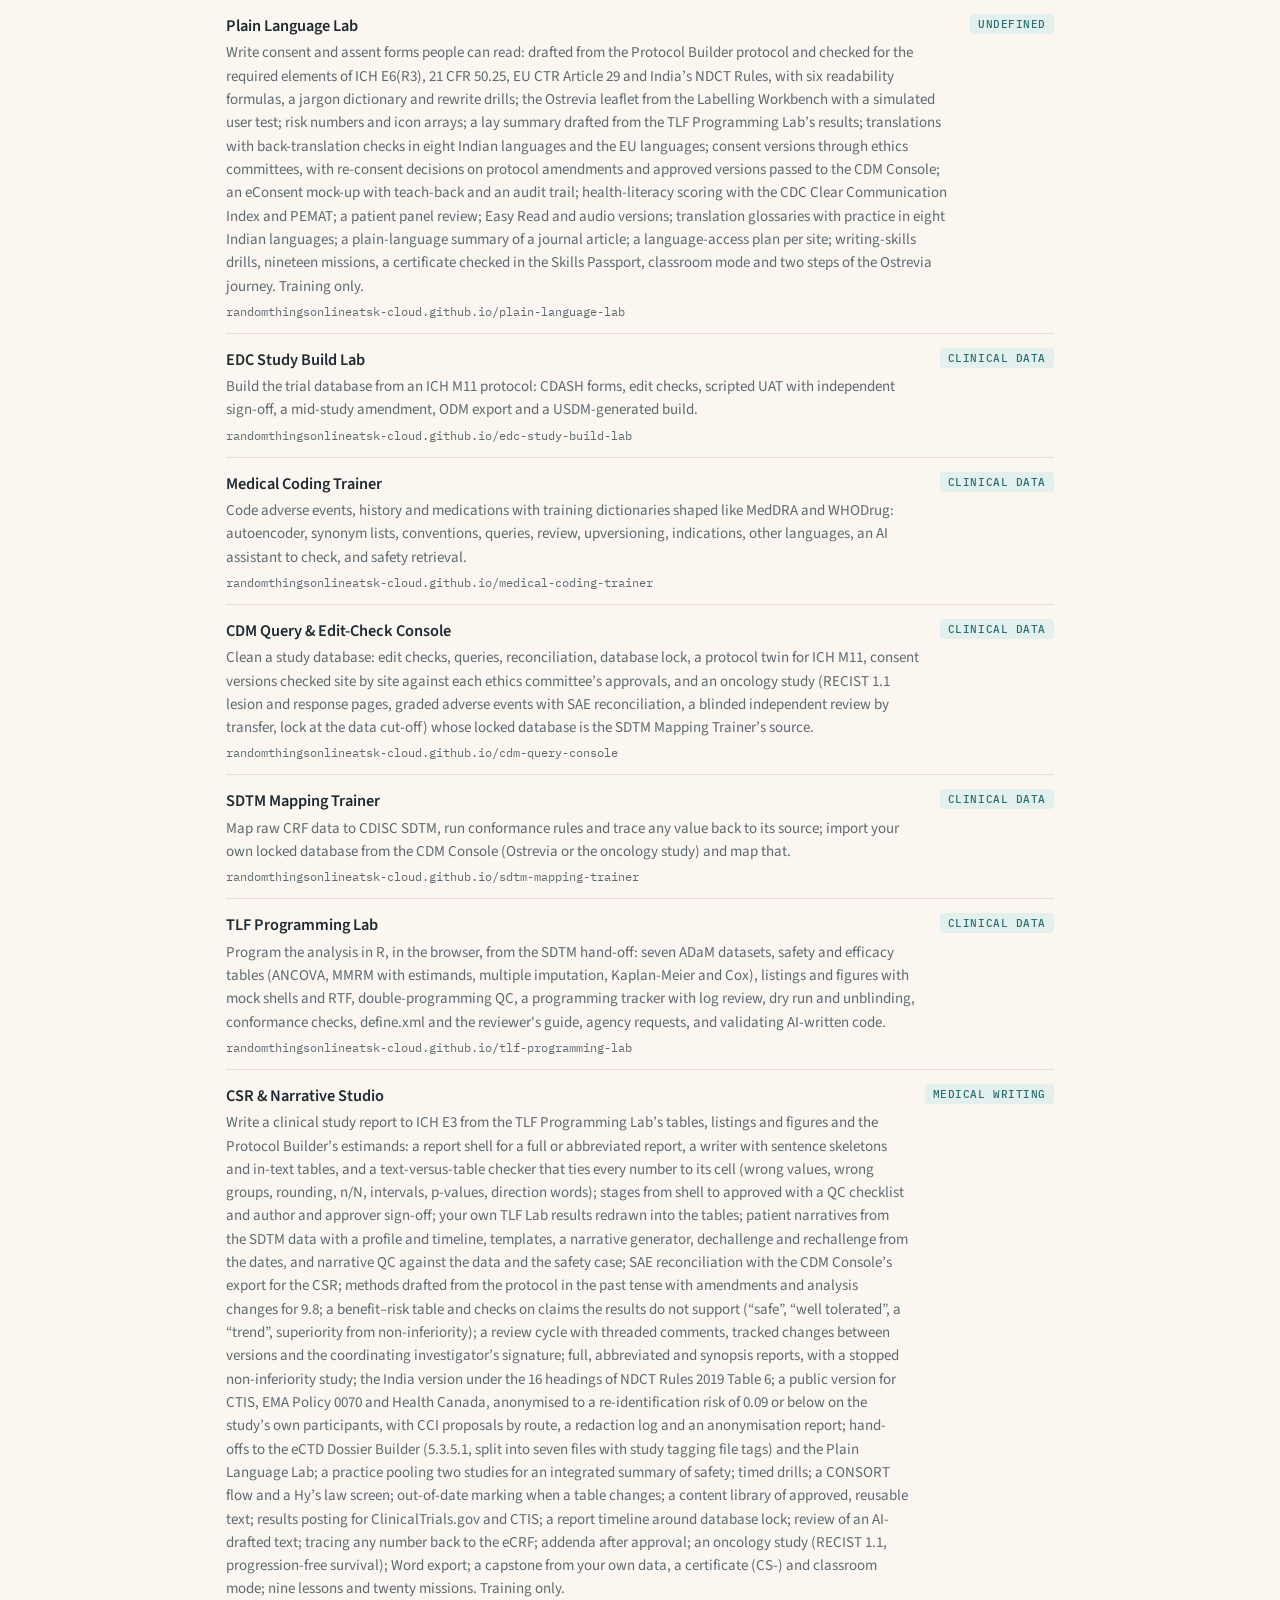
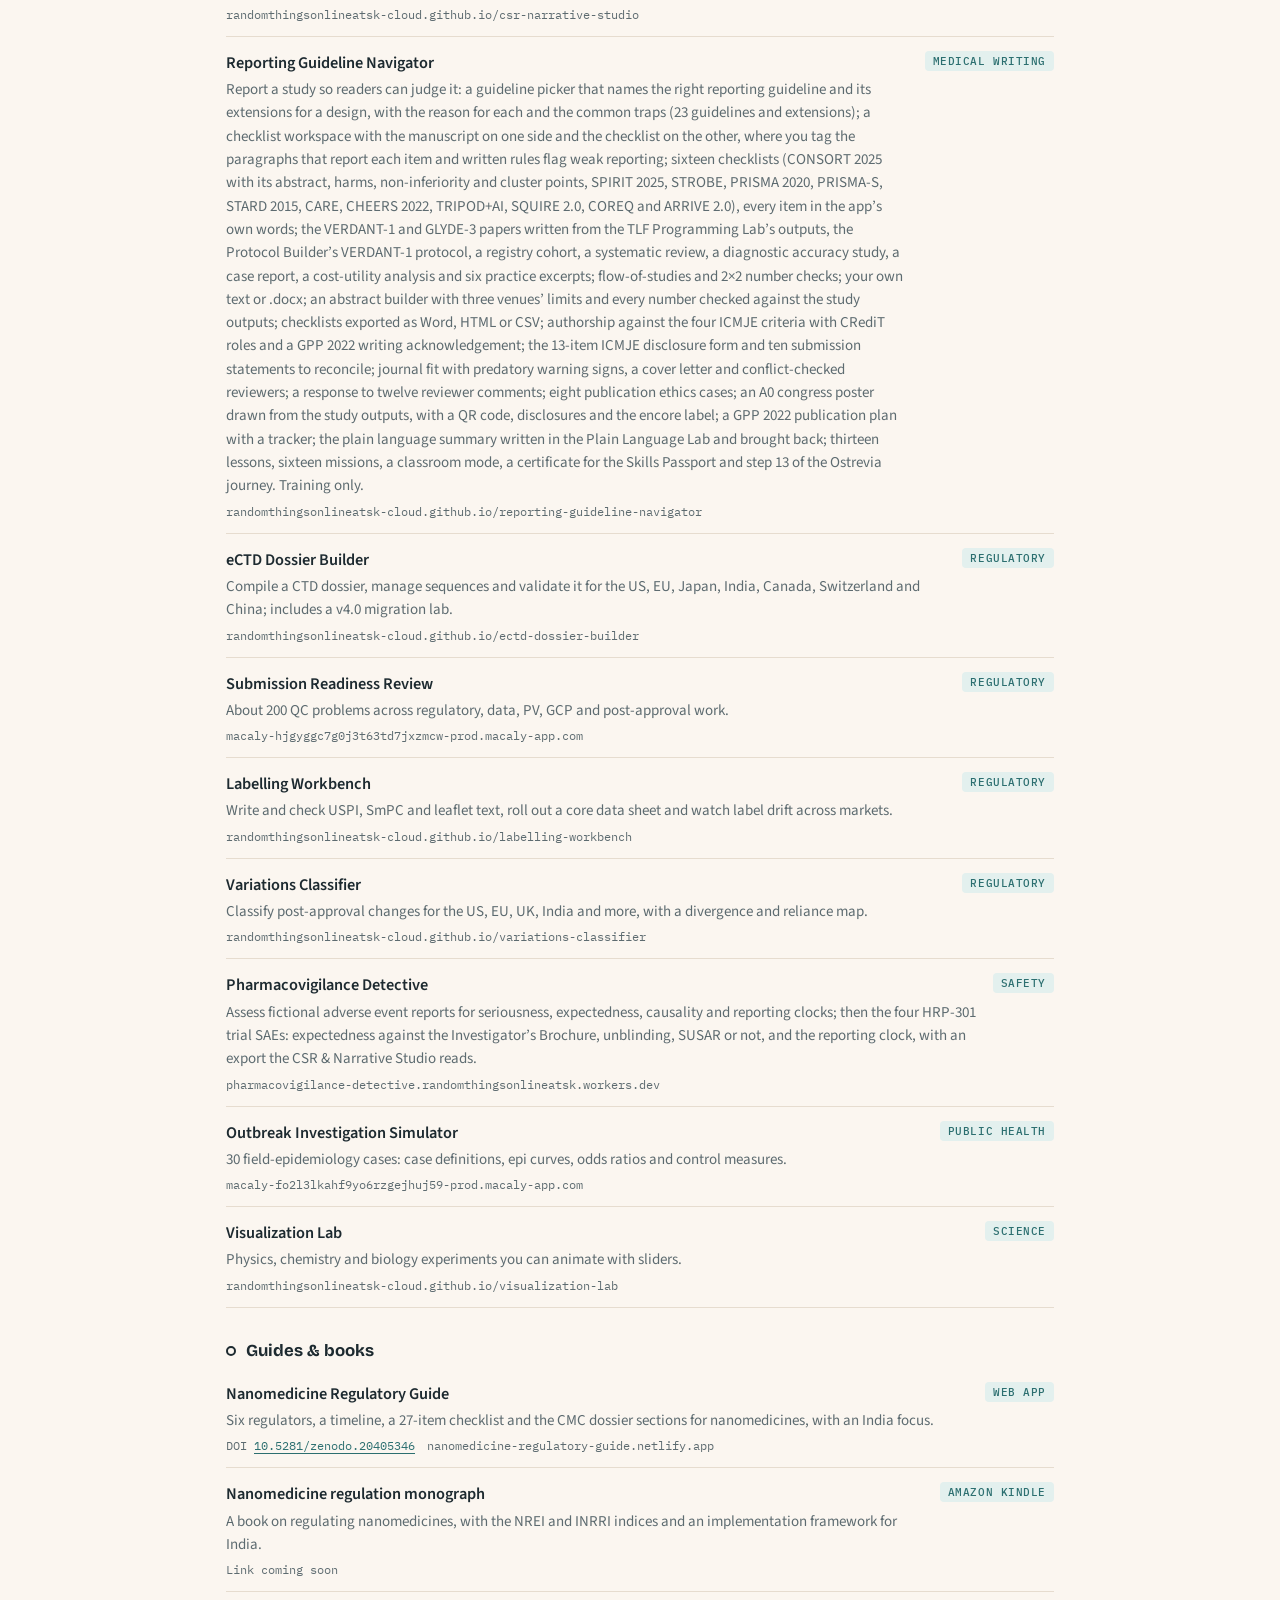
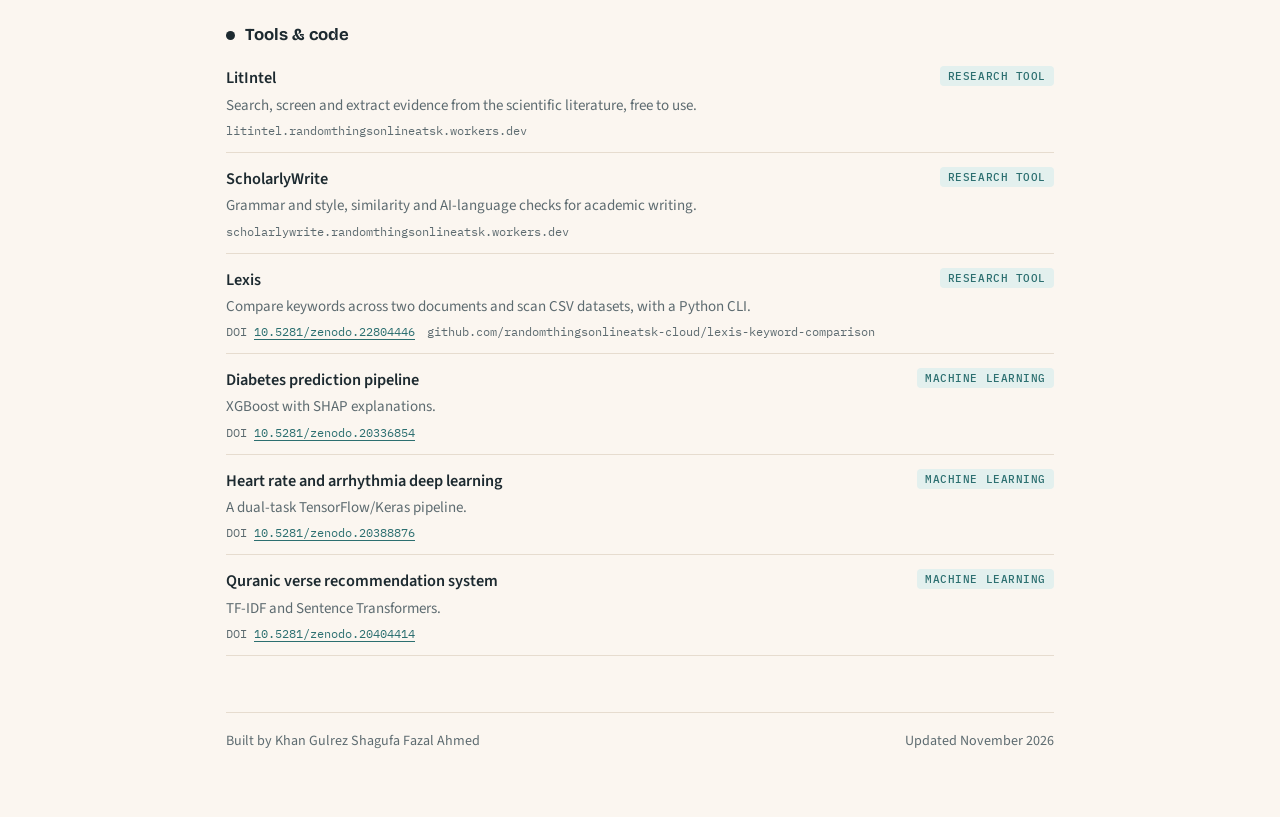
==== commit 38a576bc: "Reporting Guideline Navigator: certificate in the Skills Passport (RG-), journey step 13 (Publish th" ====
--- a/index.html
+++ b/index.html
@@ -181,7 +181,7 @@
   { kind: 'app', id: 'sdtm', title: 'SDTM Mapping Trainer', desc: 'Map raw CRF data to CDISC SDTM, run conformance rules and trace any value back to its source; import your own locked database from the CDM Console (Ostrevia or the oncology study) and map that.', where: 'Clinical data', url: GH + 'sdtm-mapping-trainer/', tags: 'cdisc sdtm define.xml traceability' },
   { kind: 'app', id: 'tlf', title: 'TLF Programming Lab', desc: 'Program the analysis in R, in the browser, from the SDTM hand-off: seven ADaM datasets, safety and efficacy tables (ANCOVA, MMRM with estimands, multiple imputation, Kaplan-Meier and Cox), listings and figures with mock shells and RTF, double-programming QC, a programming tracker with log review, dry run and unblinding, conformance checks, define.xml and the reviewer\'s guide, agency requests, and validating AI-written code.', where: 'Clinical data', url: GH + 'tlf-programming-lab/', tags: 'adam adsl tlf r webr statistical programming ancova mmrm estimand survival ars ard double programming qc define adrg tracker ai' },
   { kind: 'app', id: 'csr', title: 'CSR & Narrative Studio', desc: 'Write a clinical study report to ICH E3 from the TLF Programming Lab’s tables, listings and figures and the Protocol Builder’s estimands: a report shell for a full or abbreviated report, a writer with sentence skeletons and in-text tables, and a text-versus-table checker that ties every number to its cell (wrong values, wrong groups, rounding, n/N, intervals, p-values, direction words); stages from shell to approved with a QC checklist and author and approver sign-off; your own TLF Lab results redrawn into the tables; patient narratives from the SDTM data with a profile and timeline, templates, a narrative generator, dechallenge and rechallenge from the dates, and narrative QC against the data and the safety case; SAE reconciliation with the CDM Console’s export for the CSR; methods drafted from the protocol in the past tense with amendments and analysis changes for 9.8; a benefit–risk table and checks on claims the results do not support (“safe”, “well tolerated”, a “trend”, superiority from non-inferiority); a review cycle with threaded comments, tracked changes between versions and the coordinating investigator’s signature; full, abbreviated and synopsis reports, with a stopped non-inferiority study; the India version under the 16 headings of NDCT Rules 2019 Table 6; a public version for CTIS, EMA Policy 0070 and Health Canada, anonymised to a re-identification risk of 0.09 or below on the study’s own participants, with CCI proposals by route, a redaction log and an anonymisation report; hand-offs to the eCTD Dossier Builder (5.3.5.1, split into seven files with study tagging file tags) and the Plain Language Lab; a practice pooling two studies for an integrated summary of safety; timed drills; a CONSORT flow and a Hy’s law screen; out-of-date marking when a table changes; a content library of approved, reusable text; results posting for ClinicalTrials.gov and CTIS; a report timeline around database lock; review of an AI-drafted text; tracing any number back to the eCRF; addenda after approval; an oncology study (RECIST 1.1, progression-free survival); Word export; a capstone from your own data, a certificate (CS-) and classroom mode; nine lessons and twenty missions. Training only.', where: 'Medical writing', url: GH + 'csr-narrative-studio/', tags: 'csr clinical study report ich e3 medical writing results text table qc text versus table synopsis estimand e9 safety narrative patient narrative sae reconciliation dechallenge rechallenge tlf abbreviated report core reference benefit risk discussion review tracked changes coordinating investigator india ndct table 6 cdsco disclosure anonymisation redaction policy 0070 health canada prci ctis cci certificate classroom capstone iss integrated summary of safety pooling stf study tagging file granularity consort hys law drill results posting clinicaltrials.gov ctis structured content reuse ai draft review addendum erratum oncology recist pfs survival' },
-  { kind: 'app', id: 'rgn', title: 'Reporting Guideline Navigator', desc: 'Report a study so readers can judge it: a guideline picker that names the right reporting guideline and its extensions for a design, with the reason for each and the common traps (23 guidelines and extensions); a checklist workspace with the manuscript on one side and the checklist on the other, where you tag the paragraphs that report each item and written rules flag weak reporting; sixteen checklists (CONSORT 2025 with its abstract, harms, non-inferiority and cluster points, SPIRIT 2025, STROBE, PRISMA 2020, PRISMA-S, STARD 2015, CARE, CHEERS 2022, TRIPOD+AI, SQUIRE 2.0, COREQ and ARRIVE 2.0), every item in the app’s own words; the VERDANT-1 and GLYDE-3 papers written from the TLF Programming Lab’s outputs, the Protocol Builder’s VERDANT-1 protocol, a registry cohort, a systematic review, a diagnostic accuracy study, a case report, a cost-utility analysis and six practice excerpts; flow-of-studies and 2×2 number checks; your own text or .docx; an abstract builder with three venues’ limits and every number checked against the study outputs; checklists exported as Word, HTML or CSV; authorship against the four ICMJE criteria with CRediT roles and a GPP 2022 writing acknowledgement; the 13-item ICMJE disclosure form and ten submission statements to reconcile; journal fit with predatory warning signs, a cover letter and conflict-checked reviewers; a response to twelve reviewer comments; eight publication ethics cases; twelve lessons and thirteen missions so far. Posters, the publication plan and the certificate come next. Training only.', where: 'Medical writing', url: GH + 'reporting-guideline-navigator/', tags: 'publication writing reporting guideline equator consort 2025 spirit 2025 cohort systematic review meta-analysis flow diagram diagnostic accuracy 2x2 sensitivity specificity case report cost-utility icer qaly docx authorship credit orcid icmje disclosure form competing interests data sharing statement predatory journal preprint embargo cover letter response to reviewers cope consort abstracts harms strobe prisma stard care tripod cheers squire coreq arrive checklist manuscript journal abstract word limit icmje gpp medical writing peer review submission' },
+  { kind: 'app', id: 'rgn', title: 'Reporting Guideline Navigator', desc: 'Report a study so readers can judge it: a guideline picker that names the right reporting guideline and its extensions for a design, with the reason for each and the common traps (23 guidelines and extensions); a checklist workspace with the manuscript on one side and the checklist on the other, where you tag the paragraphs that report each item and written rules flag weak reporting; sixteen checklists (CONSORT 2025 with its abstract, harms, non-inferiority and cluster points, SPIRIT 2025, STROBE, PRISMA 2020, PRISMA-S, STARD 2015, CARE, CHEERS 2022, TRIPOD+AI, SQUIRE 2.0, COREQ and ARRIVE 2.0), every item in the app’s own words; the VERDANT-1 and GLYDE-3 papers written from the TLF Programming Lab’s outputs, the Protocol Builder’s VERDANT-1 protocol, a registry cohort, a systematic review, a diagnostic accuracy study, a case report, a cost-utility analysis and six practice excerpts; flow-of-studies and 2×2 number checks; your own text or .docx; an abstract builder with three venues’ limits and every number checked against the study outputs; checklists exported as Word, HTML or CSV; authorship against the four ICMJE criteria with CRediT roles and a GPP 2022 writing acknowledgement; the 13-item ICMJE disclosure form and ten submission statements to reconcile; journal fit with predatory warning signs, a cover letter and conflict-checked reviewers; a response to twelve reviewer comments; eight publication ethics cases; an A0 congress poster drawn from the study outputs, with a QR code, disclosures and the encore label; a GPP 2022 publication plan with a tracker; the plain language summary written in the Plain Language Lab and brought back; thirteen lessons, sixteen missions, a classroom mode, a certificate for the Skills Passport and step 13 of the Ostrevia journey. Training only.', where: 'Medical writing', url: GH + 'reporting-guideline-navigator/', tags: 'publication writing poster congress qr code publication plan gpp 2022 encore plain language summary certificate classroom reporting guideline equator consort 2025 spirit 2025 cohort systematic review meta-analysis flow diagram diagnostic accuracy 2x2 sensitivity specificity case report cost-utility icer qaly docx authorship credit orcid icmje disclosure form competing interests data sharing statement predatory journal preprint embargo cover letter response to reviewers cope consort abstracts harms strobe prisma stard care tripod cheers squire coreq arrive checklist manuscript journal abstract word limit icmje gpp medical writing peer review submission' },
   { kind: 'app', id: 'ectd', title: 'eCTD Dossier Builder', desc: 'Compile a CTD dossier, manage sequences and validate it for the US, EU, Japan, India, Canada, Switzerland and China; includes a v4.0 migration lab.', where: 'Regulatory', url: GH + 'ectd-dossier-builder/', tags: 'ectd ctd submission v4.0 china nmpa' },
   { kind: 'app', id: 'srr', title: 'Submission Readiness Review', desc: 'About 200 QC problems across regulatory, data, PV, GCP and post-approval work.', where: 'Regulatory', url: 'https://macaly-hjgyggc7g0j3t63td7jxzmcw-prod.macaly-app.com', tags: 'qc review dossier quiz' },
   { kind: 'app', id: 'lab', title: 'Labelling Workbench', desc: 'Write and check USPI, SmPC and leaflet text, roll out a core data sheet and watch label drift across markets.', where: 'Regulatory', url: GH + 'labelling-workbench/', tags: 'labelling ccds smpc uspi pil' },
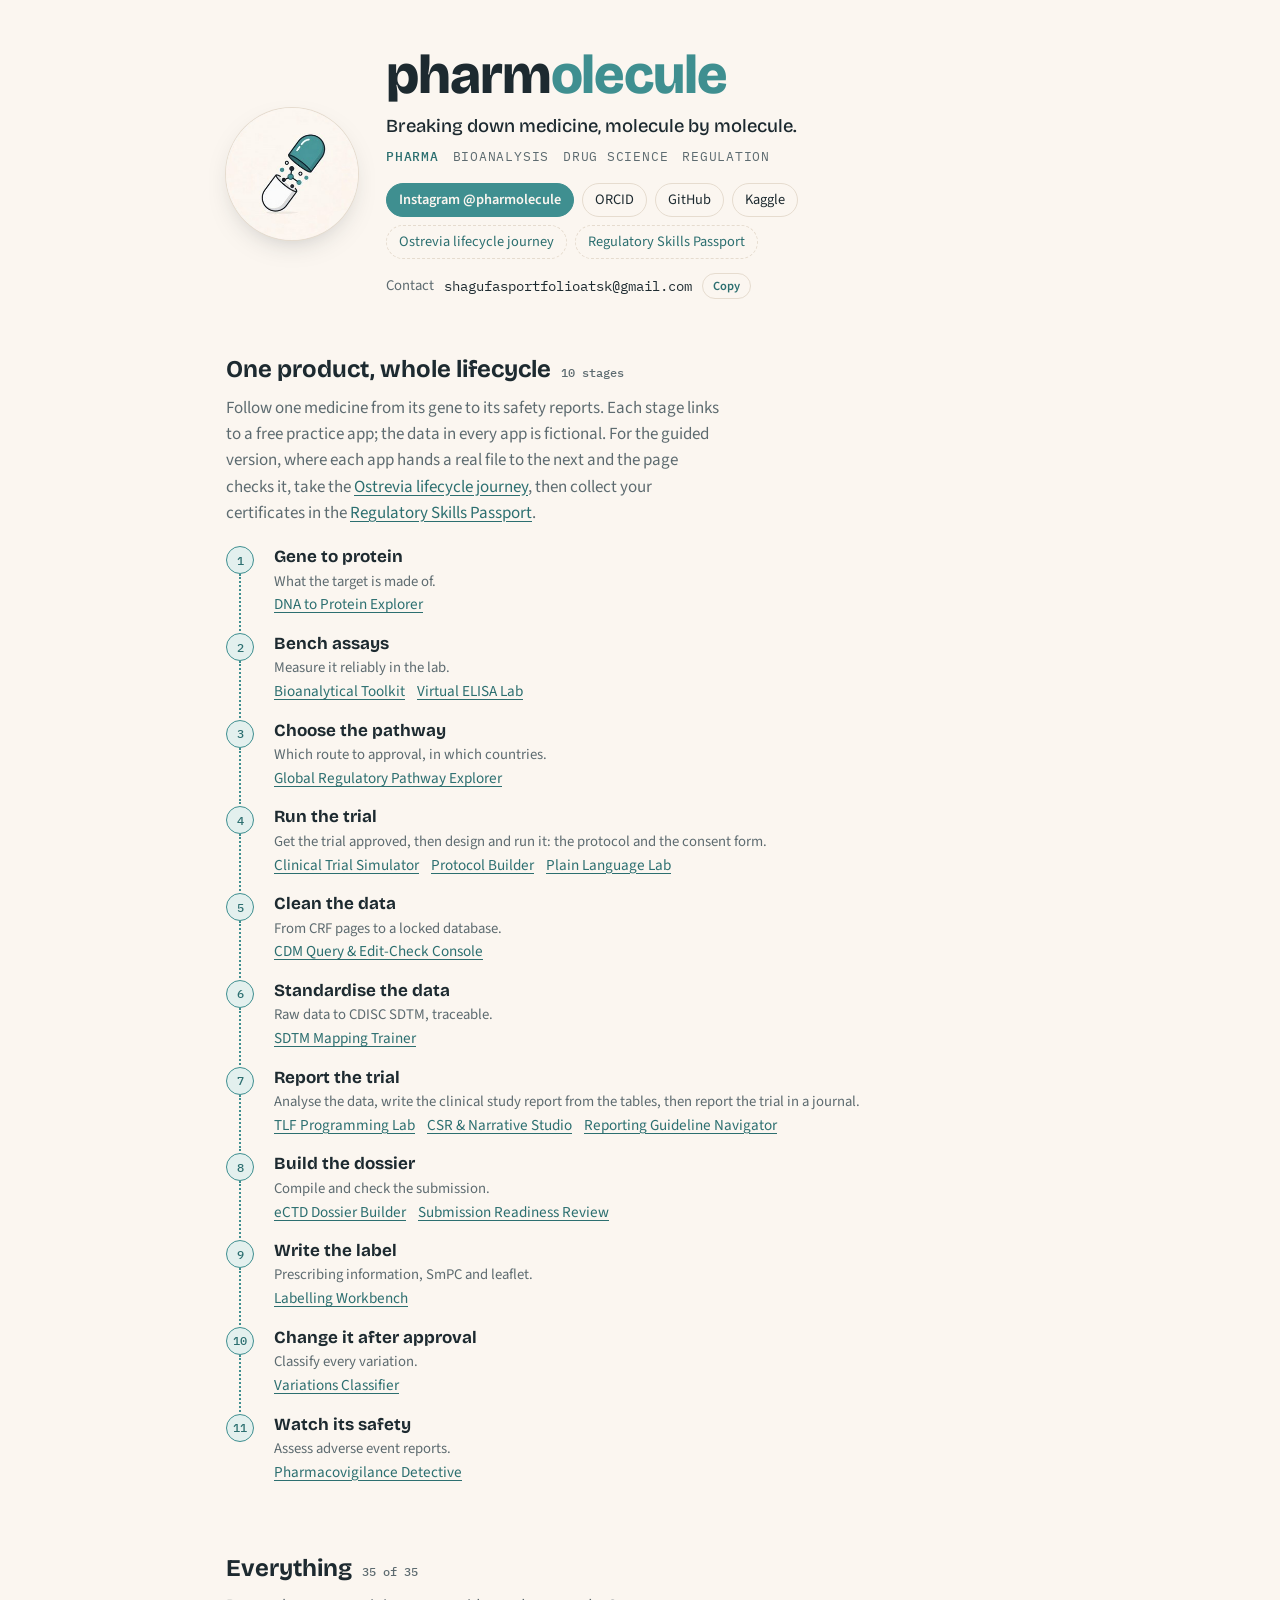
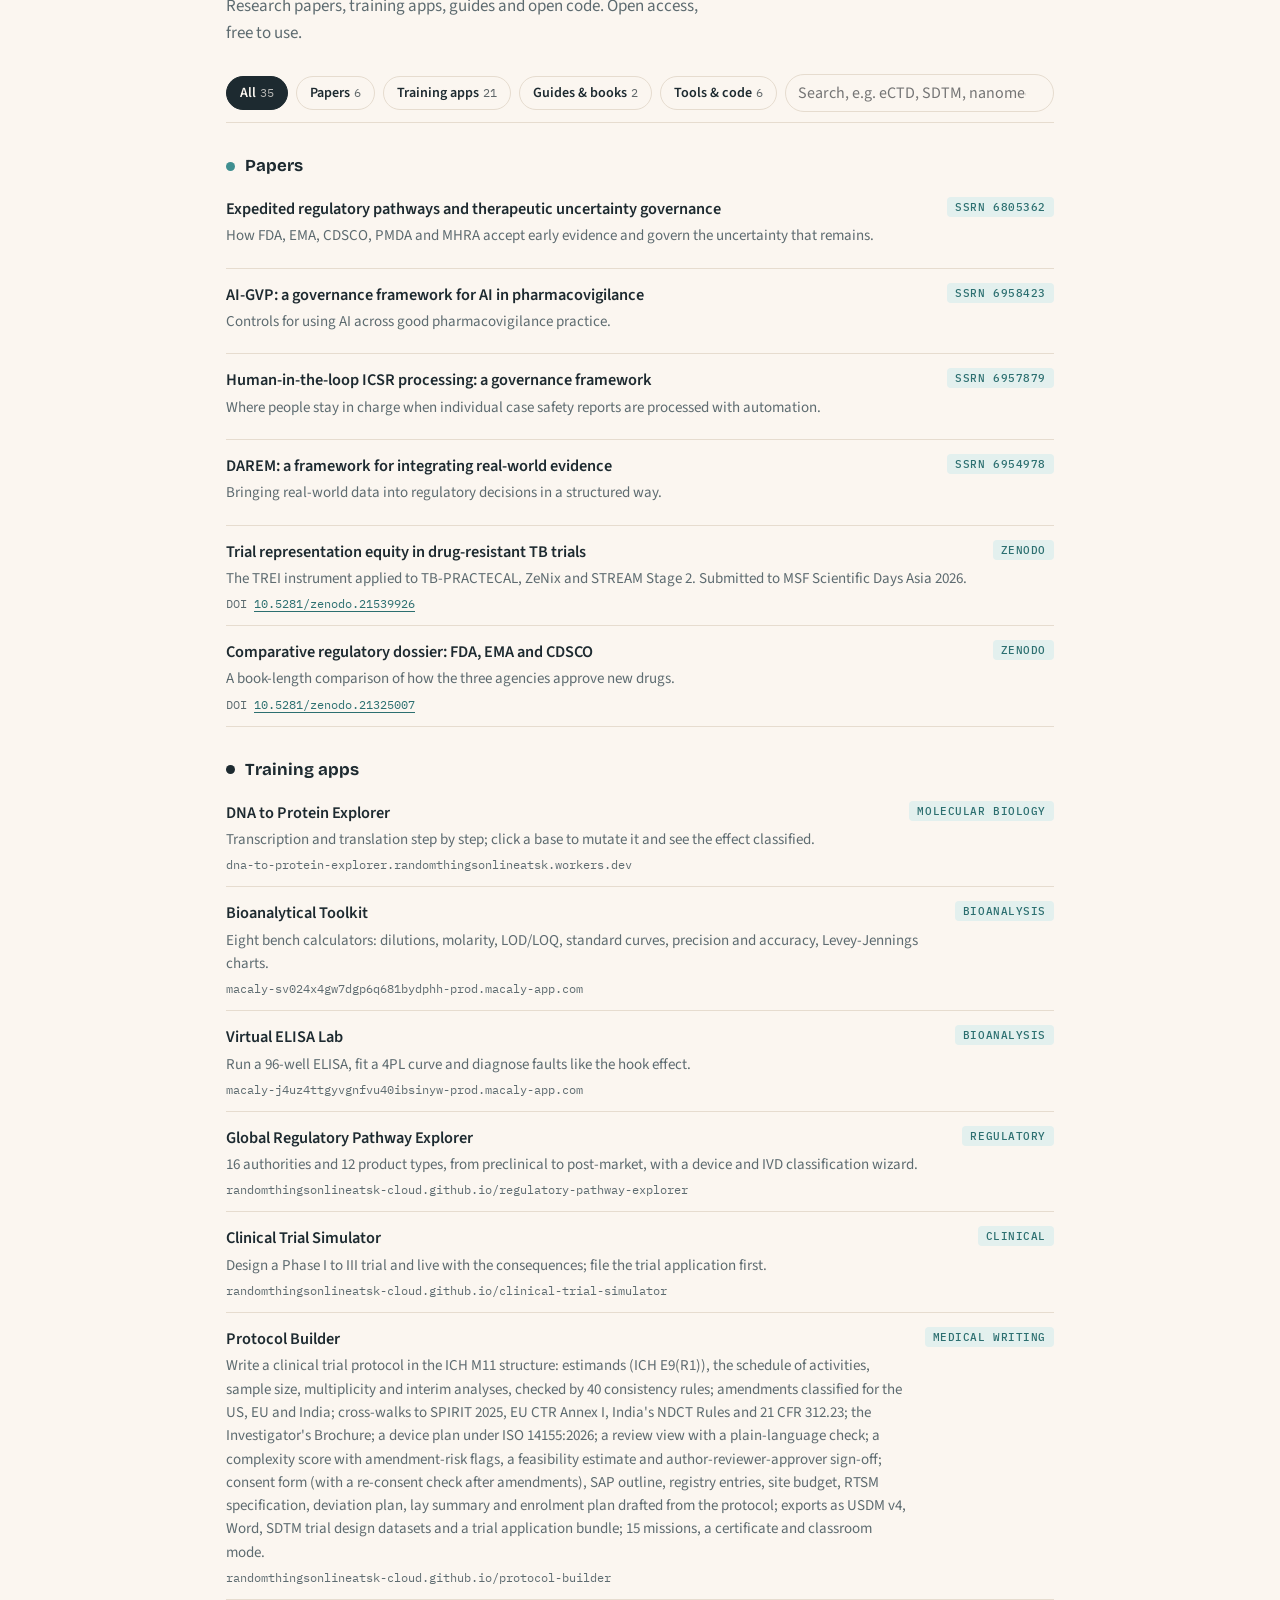
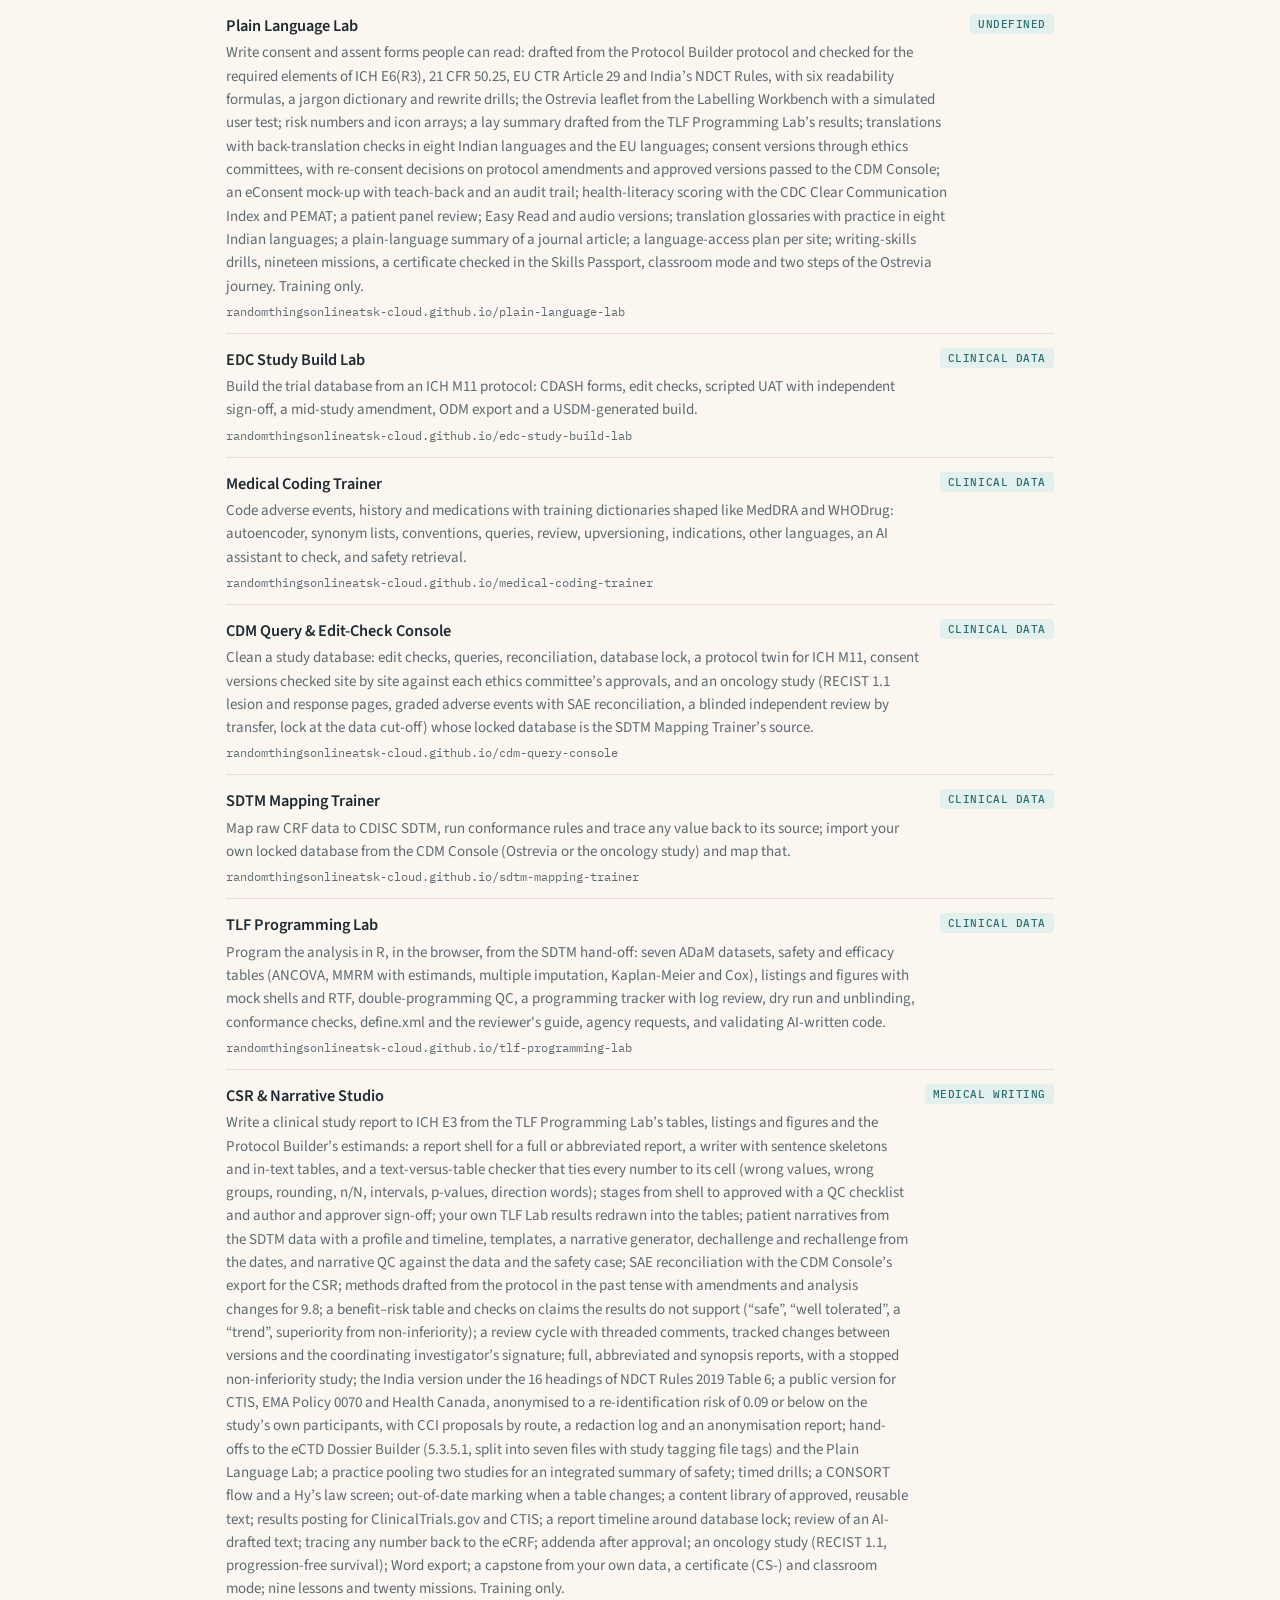
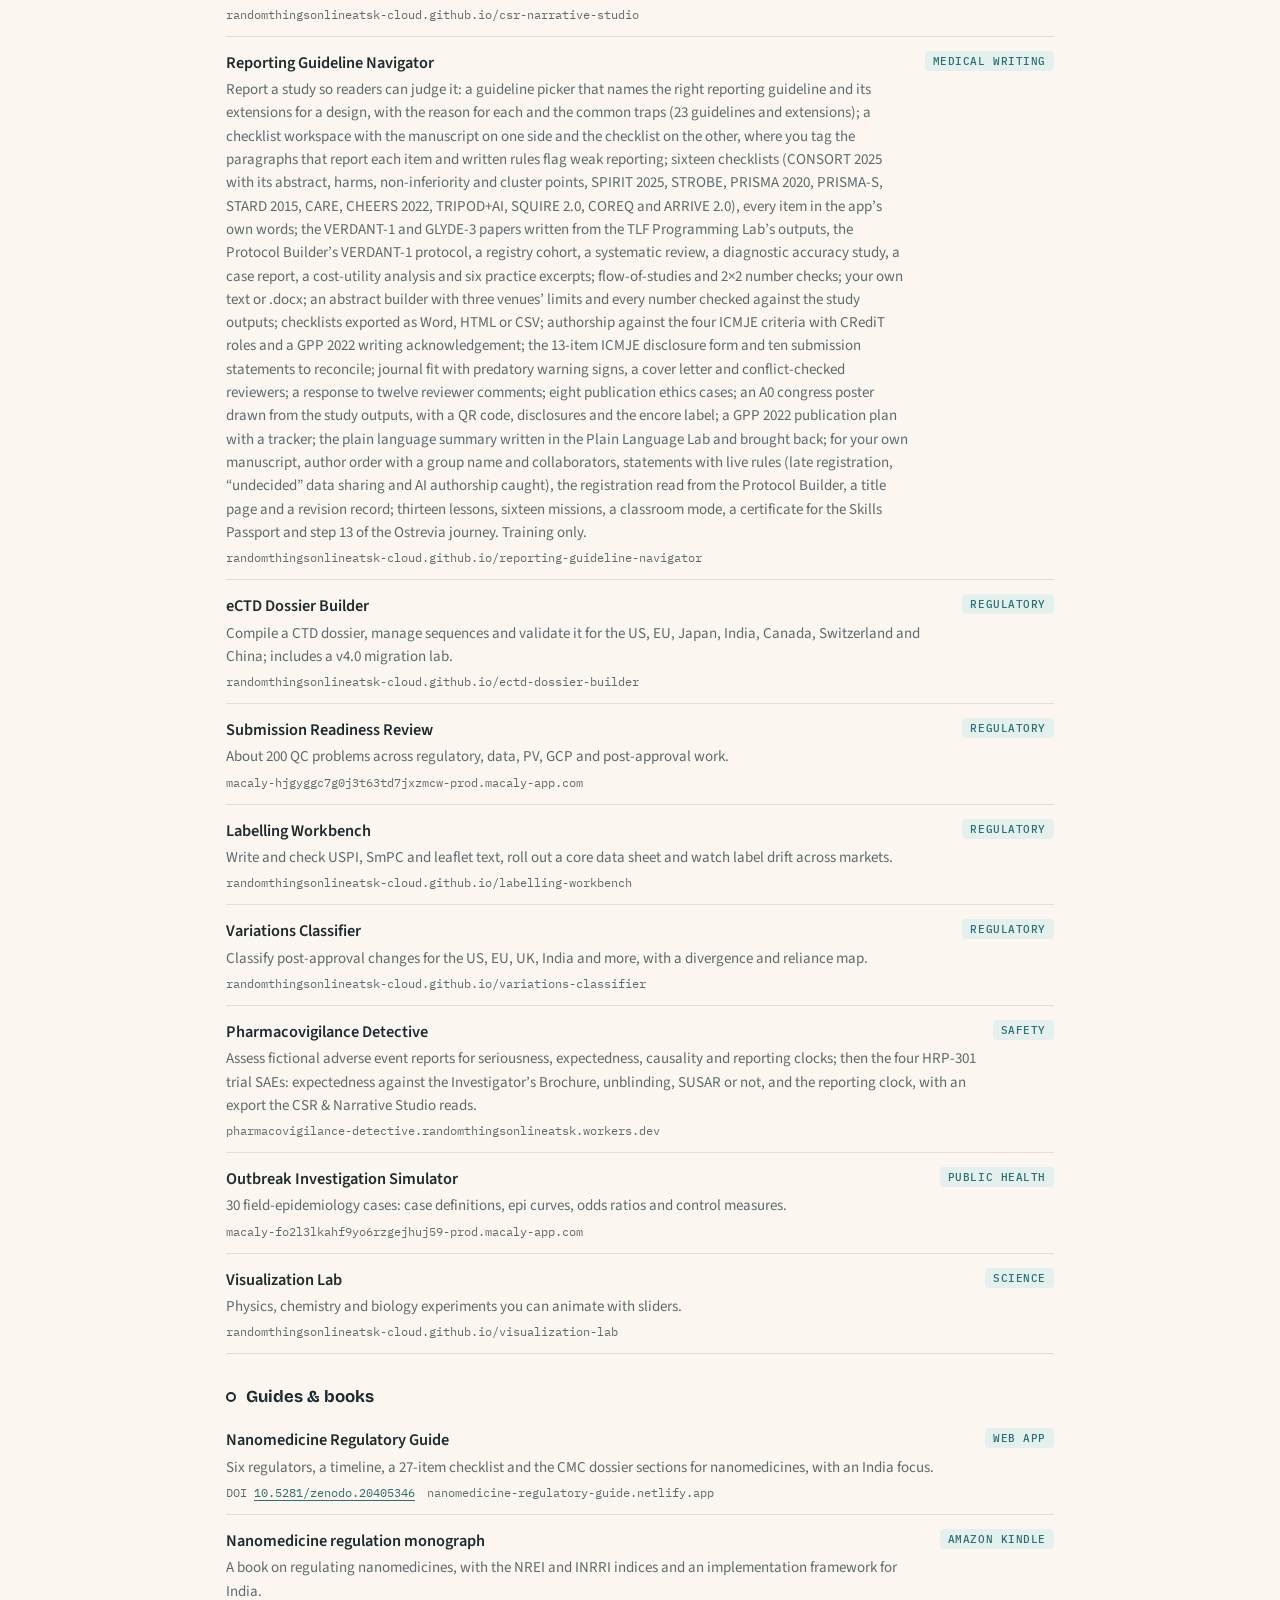
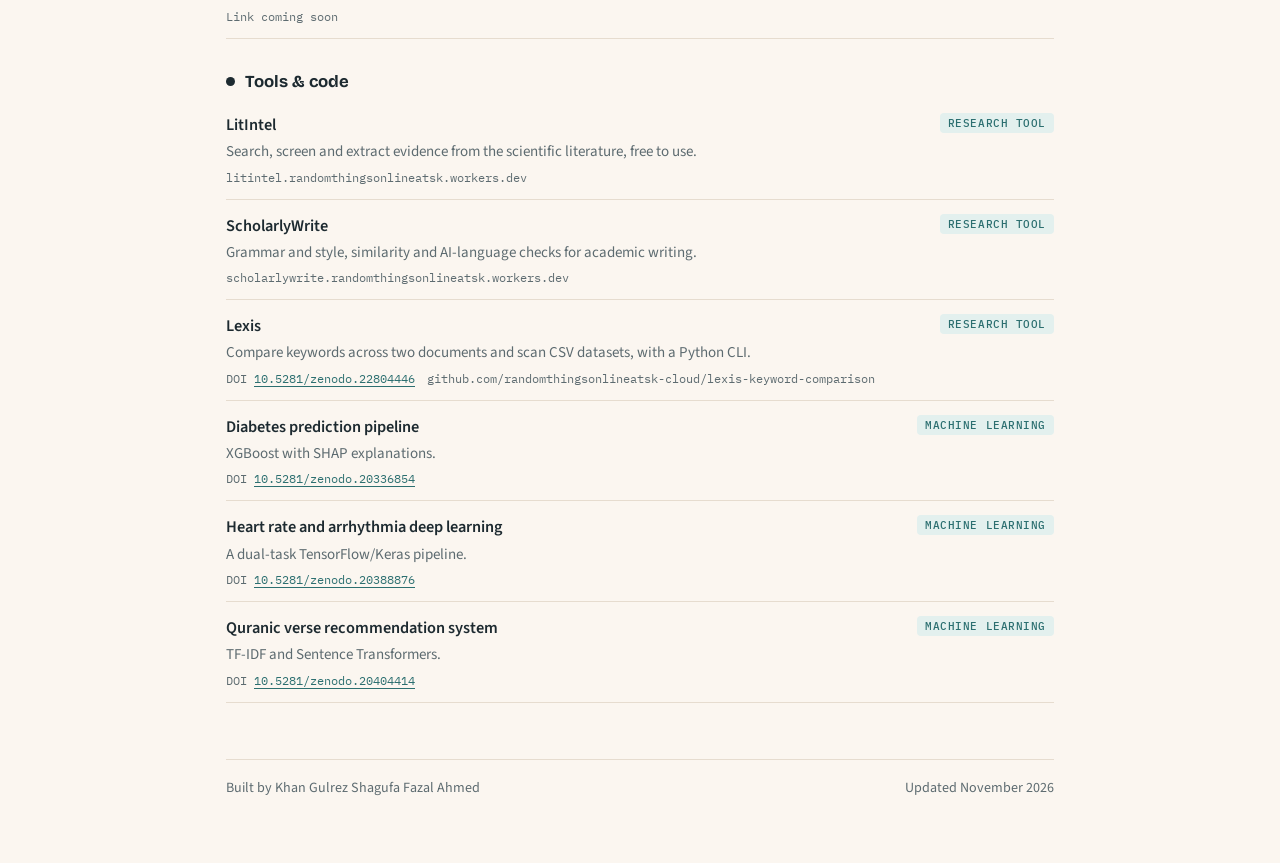
==== commit 91b3f356: "Reporting Guideline Navigator card: the own-manuscript pack Co-Authored-By: Claude Opus 5.5 <noreply" ====
--- a/index.html
+++ b/index.html
@@ -181,7 +181,7 @@
   { kind: 'app', id: 'sdtm', title: 'SDTM Mapping Trainer', desc: 'Map raw CRF data to CDISC SDTM, run conformance rules and trace any value back to its source; import your own locked database from the CDM Console (Ostrevia or the oncology study) and map that.', where: 'Clinical data', url: GH + 'sdtm-mapping-trainer/', tags: 'cdisc sdtm define.xml traceability' },
   { kind: 'app', id: 'tlf', title: 'TLF Programming Lab', desc: 'Program the analysis in R, in the browser, from the SDTM hand-off: seven ADaM datasets, safety and efficacy tables (ANCOVA, MMRM with estimands, multiple imputation, Kaplan-Meier and Cox), listings and figures with mock shells and RTF, double-programming QC, a programming tracker with log review, dry run and unblinding, conformance checks, define.xml and the reviewer\'s guide, agency requests, and validating AI-written code.', where: 'Clinical data', url: GH + 'tlf-programming-lab/', tags: 'adam adsl tlf r webr statistical programming ancova mmrm estimand survival ars ard double programming qc define adrg tracker ai' },
   { kind: 'app', id: 'csr', title: 'CSR & Narrative Studio', desc: 'Write a clinical study report to ICH E3 from the TLF Programming Lab’s tables, listings and figures and the Protocol Builder’s estimands: a report shell for a full or abbreviated report, a writer with sentence skeletons and in-text tables, and a text-versus-table checker that ties every number to its cell (wrong values, wrong groups, rounding, n/N, intervals, p-values, direction words); stages from shell to approved with a QC checklist and author and approver sign-off; your own TLF Lab results redrawn into the tables; patient narratives from the SDTM data with a profile and timeline, templates, a narrative generator, dechallenge and rechallenge from the dates, and narrative QC against the data and the safety case; SAE reconciliation with the CDM Console’s export for the CSR; methods drafted from the protocol in the past tense with amendments and analysis changes for 9.8; a benefit–risk table and checks on claims the results do not support (“safe”, “well tolerated”, a “trend”, superiority from non-inferiority); a review cycle with threaded comments, tracked changes between versions and the coordinating investigator’s signature; full, abbreviated and synopsis reports, with a stopped non-inferiority study; the India version under the 16 headings of NDCT Rules 2019 Table 6; a public version for CTIS, EMA Policy 0070 and Health Canada, anonymised to a re-identification risk of 0.09 or below on the study’s own participants, with CCI proposals by route, a redaction log and an anonymisation report; hand-offs to the eCTD Dossier Builder (5.3.5.1, split into seven files with study tagging file tags) and the Plain Language Lab; a practice pooling two studies for an integrated summary of safety; timed drills; a CONSORT flow and a Hy’s law screen; out-of-date marking when a table changes; a content library of approved, reusable text; results posting for ClinicalTrials.gov and CTIS; a report timeline around database lock; review of an AI-drafted text; tracing any number back to the eCRF; addenda after approval; an oncology study (RECIST 1.1, progression-free survival); Word export; a capstone from your own data, a certificate (CS-) and classroom mode; nine lessons and twenty missions. Training only.', where: 'Medical writing', url: GH + 'csr-narrative-studio/', tags: 'csr clinical study report ich e3 medical writing results text table qc text versus table synopsis estimand e9 safety narrative patient narrative sae reconciliation dechallenge rechallenge tlf abbreviated report core reference benefit risk discussion review tracked changes coordinating investigator india ndct table 6 cdsco disclosure anonymisation redaction policy 0070 health canada prci ctis cci certificate classroom capstone iss integrated summary of safety pooling stf study tagging file granularity consort hys law drill results posting clinicaltrials.gov ctis structured content reuse ai draft review addendum erratum oncology recist pfs survival' },
-  { kind: 'app', id: 'rgn', title: 'Reporting Guideline Navigator', desc: 'Report a study so readers can judge it: a guideline picker that names the right reporting guideline and its extensions for a design, with the reason for each and the common traps (23 guidelines and extensions); a checklist workspace with the manuscript on one side and the checklist on the other, where you tag the paragraphs that report each item and written rules flag weak reporting; sixteen checklists (CONSORT 2025 with its abstract, harms, non-inferiority and cluster points, SPIRIT 2025, STROBE, PRISMA 2020, PRISMA-S, STARD 2015, CARE, CHEERS 2022, TRIPOD+AI, SQUIRE 2.0, COREQ and ARRIVE 2.0), every item in the app’s own words; the VERDANT-1 and GLYDE-3 papers written from the TLF Programming Lab’s outputs, the Protocol Builder’s VERDANT-1 protocol, a registry cohort, a systematic review, a diagnostic accuracy study, a case report, a cost-utility analysis and six practice excerpts; flow-of-studies and 2×2 number checks; your own text or .docx; an abstract builder with three venues’ limits and every number checked against the study outputs; checklists exported as Word, HTML or CSV; authorship against the four ICMJE criteria with CRediT roles and a GPP 2022 writing acknowledgement; the 13-item ICMJE disclosure form and ten submission statements to reconcile; journal fit with predatory warning signs, a cover letter and conflict-checked reviewers; a response to twelve reviewer comments; eight publication ethics cases; an A0 congress poster drawn from the study outputs, with a QR code, disclosures and the encore label; a GPP 2022 publication plan with a tracker; the plain language summary written in the Plain Language Lab and brought back; thirteen lessons, sixteen missions, a classroom mode, a certificate for the Skills Passport and step 13 of the Ostrevia journey. Training only.', where: 'Medical writing', url: GH + 'reporting-guideline-navigator/', tags: 'publication writing poster congress qr code publication plan gpp 2022 encore plain language summary certificate classroom reporting guideline equator consort 2025 spirit 2025 cohort systematic review meta-analysis flow diagram diagnostic accuracy 2x2 sensitivity specificity case report cost-utility icer qaly docx authorship credit orcid icmje disclosure form competing interests data sharing statement predatory journal preprint embargo cover letter response to reviewers cope consort abstracts harms strobe prisma stard care tripod cheers squire coreq arrive checklist manuscript journal abstract word limit icmje gpp medical writing peer review submission' },
+  { kind: 'app', id: 'rgn', title: 'Reporting Guideline Navigator', desc: 'Report a study so readers can judge it: a guideline picker that names the right reporting guideline and its extensions for a design, with the reason for each and the common traps (23 guidelines and extensions); a checklist workspace with the manuscript on one side and the checklist on the other, where you tag the paragraphs that report each item and written rules flag weak reporting; sixteen checklists (CONSORT 2025 with its abstract, harms, non-inferiority and cluster points, SPIRIT 2025, STROBE, PRISMA 2020, PRISMA-S, STARD 2015, CARE, CHEERS 2022, TRIPOD+AI, SQUIRE 2.0, COREQ and ARRIVE 2.0), every item in the app’s own words; the VERDANT-1 and GLYDE-3 papers written from the TLF Programming Lab’s outputs, the Protocol Builder’s VERDANT-1 protocol, a registry cohort, a systematic review, a diagnostic accuracy study, a case report, a cost-utility analysis and six practice excerpts; flow-of-studies and 2×2 number checks; your own text or .docx; an abstract builder with three venues’ limits and every number checked against the study outputs; checklists exported as Word, HTML or CSV; authorship against the four ICMJE criteria with CRediT roles and a GPP 2022 writing acknowledgement; the 13-item ICMJE disclosure form and ten submission statements to reconcile; journal fit with predatory warning signs, a cover letter and conflict-checked reviewers; a response to twelve reviewer comments; eight publication ethics cases; an A0 congress poster drawn from the study outputs, with a QR code, disclosures and the encore label; a GPP 2022 publication plan with a tracker; the plain language summary written in the Plain Language Lab and brought back; for your own manuscript, author order with a group name and collaborators, statements with live rules (late registration, “undecided” data sharing and AI authorship caught), the registration read from the Protocol Builder, a title page and a revision record; thirteen lessons, sixteen missions, a classroom mode, a certificate for the Skills Passport and step 13 of the Ostrevia journey. Training only.', where: 'Medical writing', url: GH + 'reporting-guideline-navigator/', tags: 'publication writing title page revision record group authorship collaborators corresponding author data sharing poster congress qr code publication plan gpp 2022 encore plain language summary certificate classroom reporting guideline equator consort 2025 spirit 2025 cohort systematic review meta-analysis flow diagram diagnostic accuracy 2x2 sensitivity specificity case report cost-utility icer qaly docx authorship credit orcid icmje disclosure form competing interests data sharing statement predatory journal preprint embargo cover letter response to reviewers cope consort abstracts harms strobe prisma stard care tripod cheers squire coreq arrive checklist manuscript journal abstract word limit icmje gpp medical writing peer review submission' },
   { kind: 'app', id: 'ectd', title: 'eCTD Dossier Builder', desc: 'Compile a CTD dossier, manage sequences and validate it for the US, EU, Japan, India, Canada, Switzerland and China; includes a v4.0 migration lab.', where: 'Regulatory', url: GH + 'ectd-dossier-builder/', tags: 'ectd ctd submission v4.0 china nmpa' },
   { kind: 'app', id: 'srr', title: 'Submission Readiness Review', desc: 'About 200 QC problems across regulatory, data, PV, GCP and post-approval work.', where: 'Regulatory', url: 'https://macaly-hjgyggc7g0j3t63td7jxzmcw-prod.macaly-app.com', tags: 'qc review dossier quiz' },
   { kind: 'app', id: 'lab', title: 'Labelling Workbench', desc: 'Write and check USPI, SmPC and leaflet text, roll out a core data sheet and watch label drift across markets.', where: 'Regulatory', url: GH + 'labelling-workbench/', tags: 'labelling ccds smpc uspi pil' },
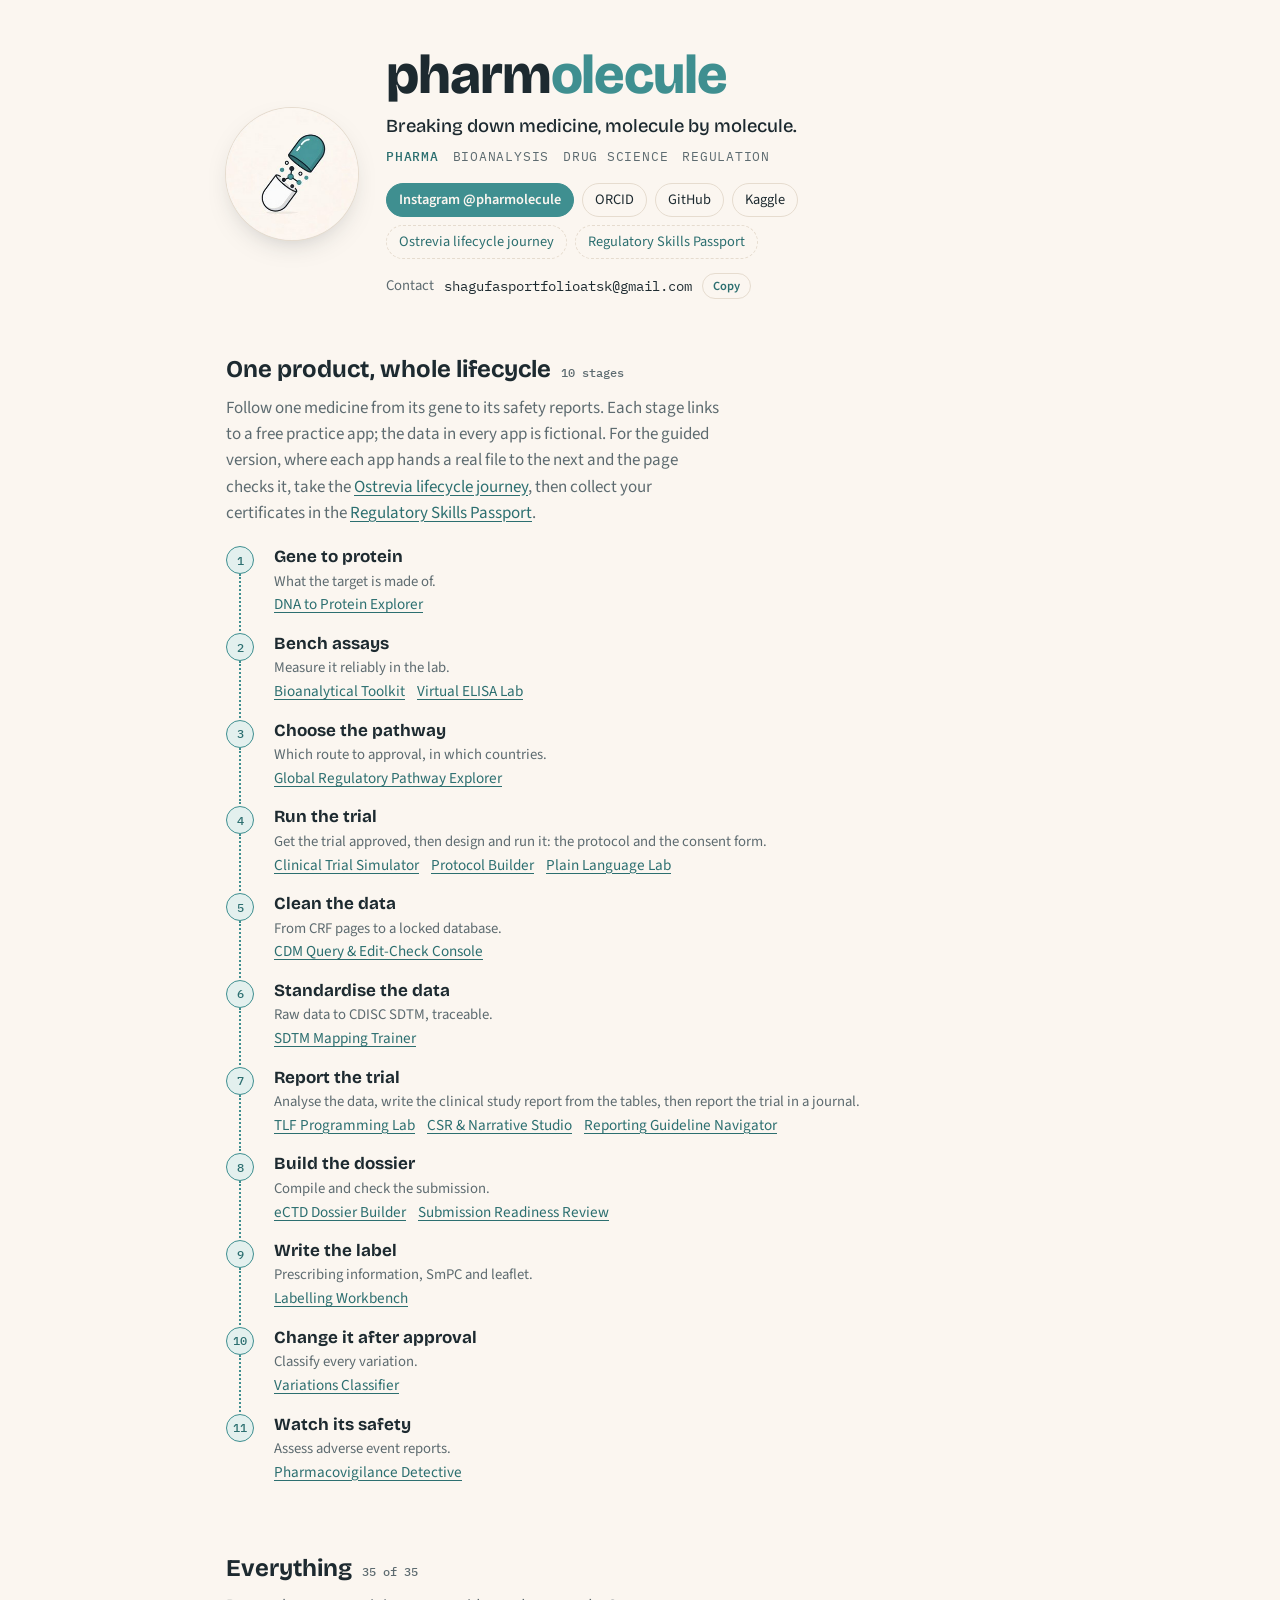
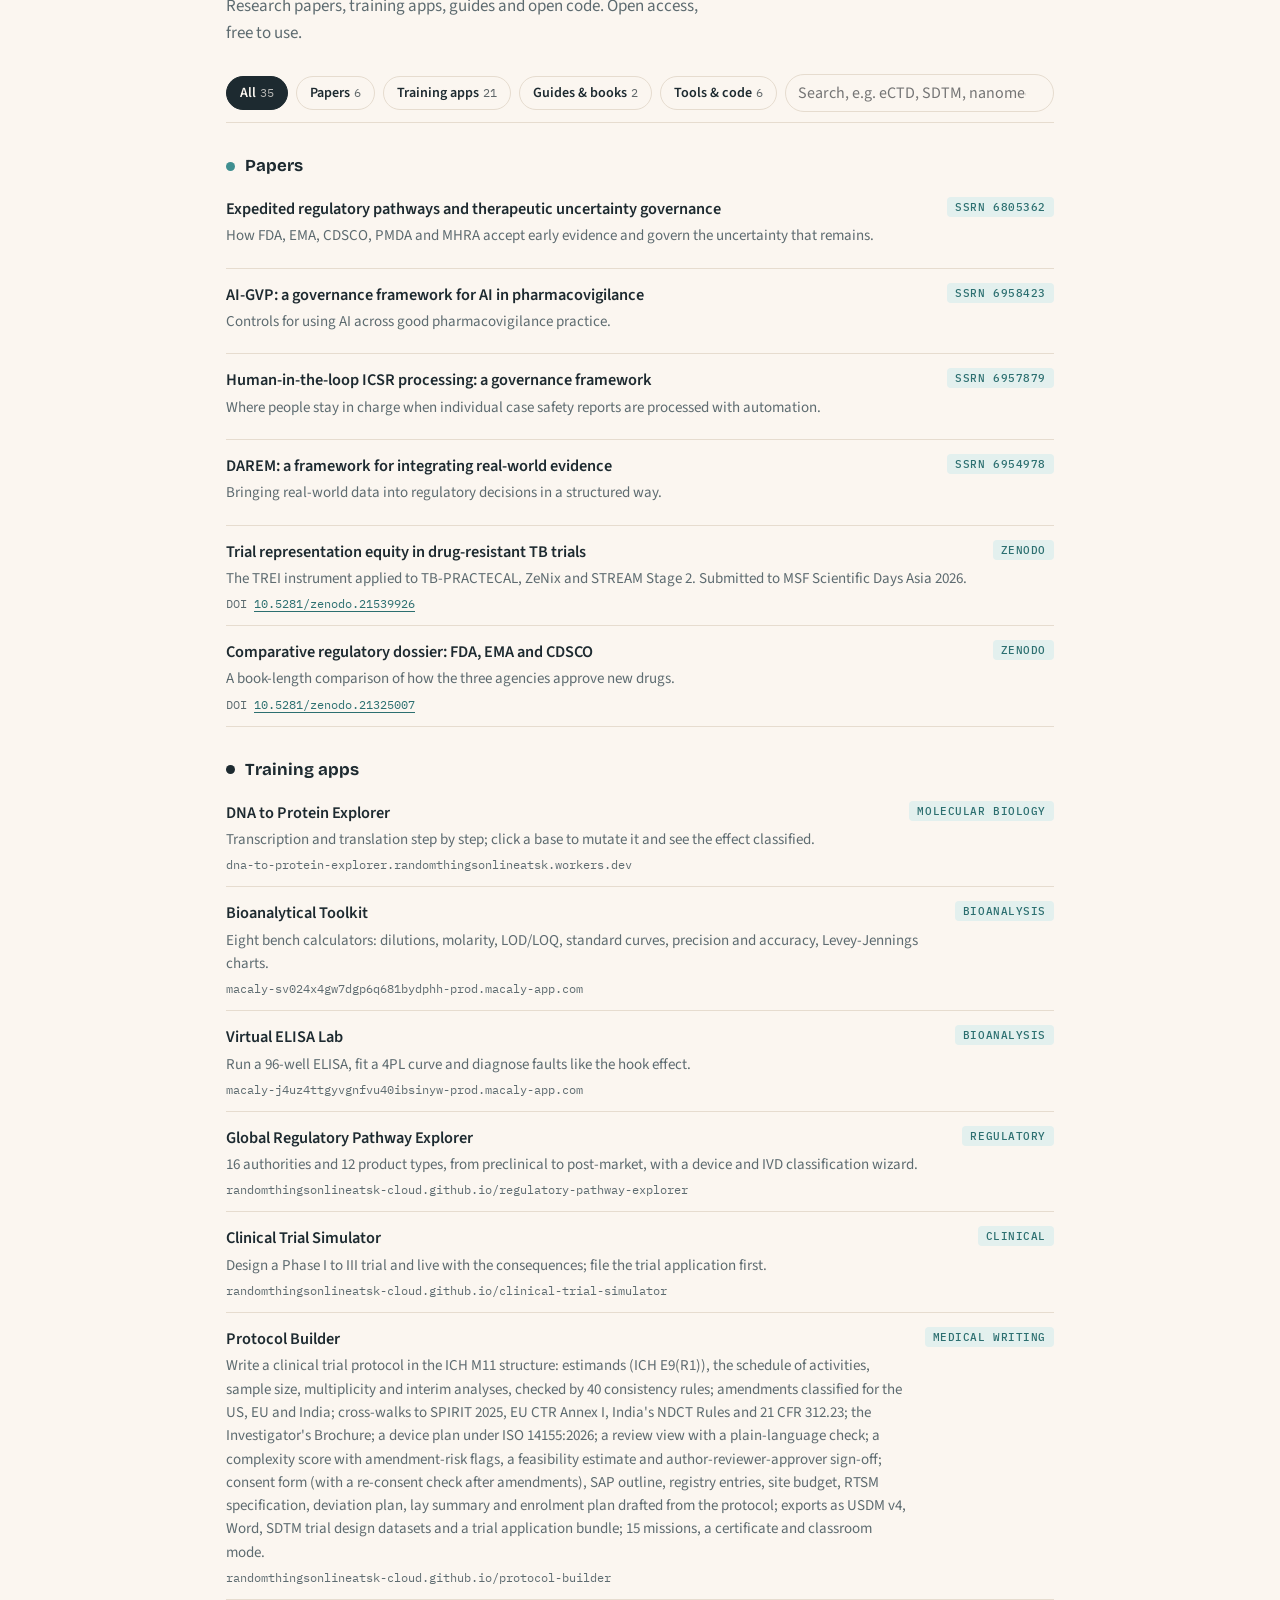
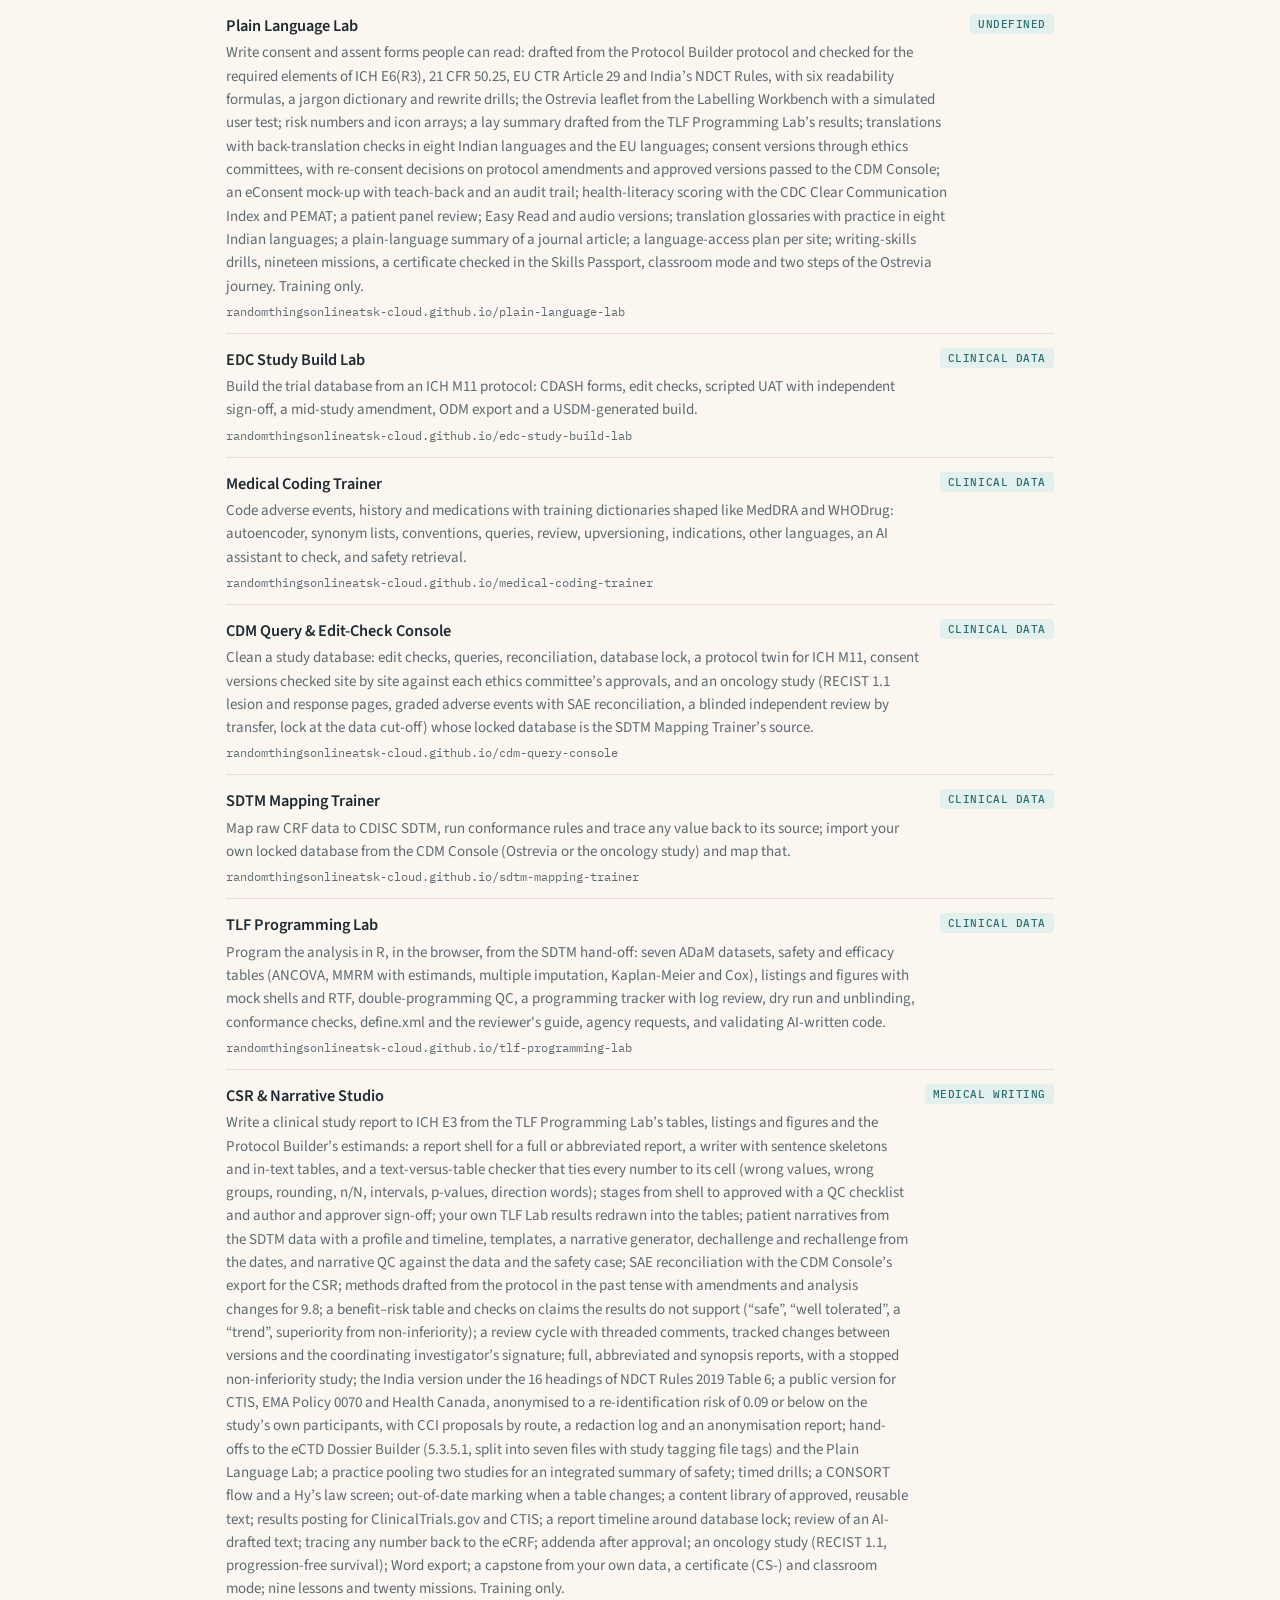
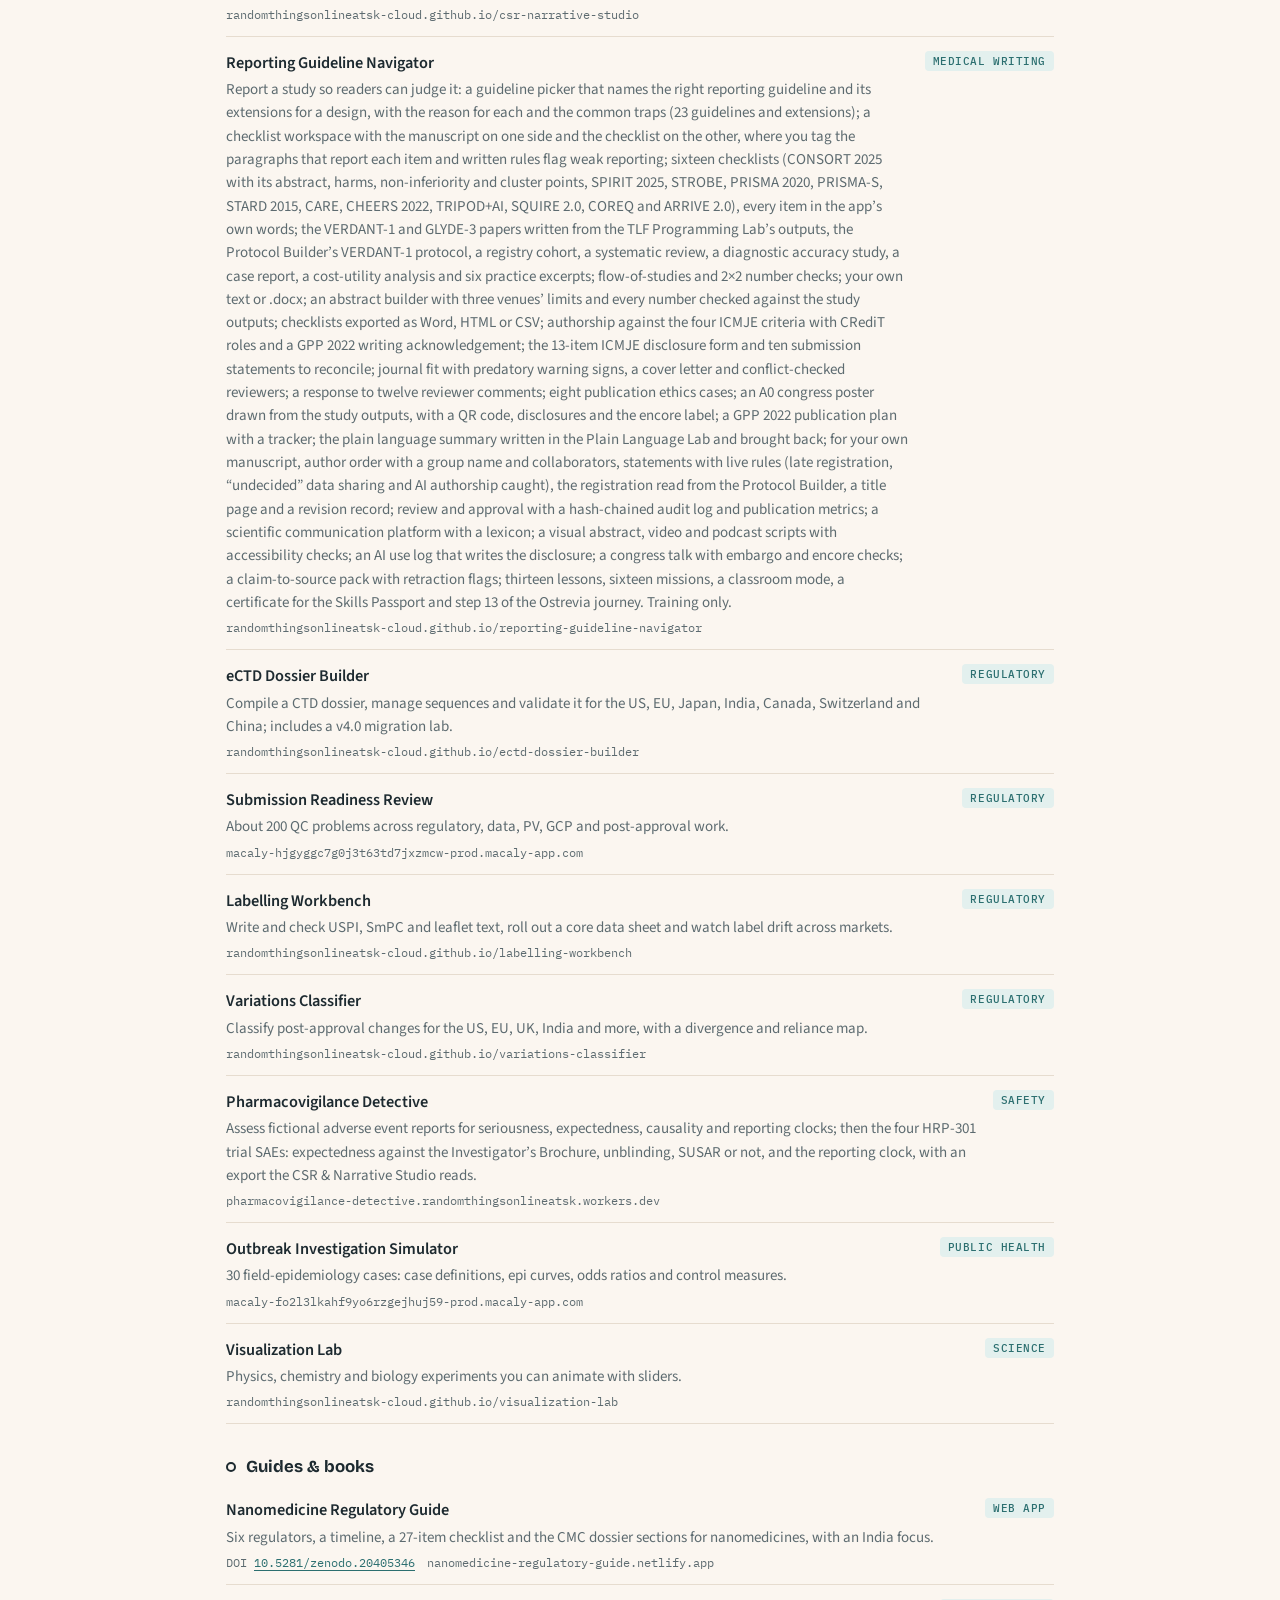
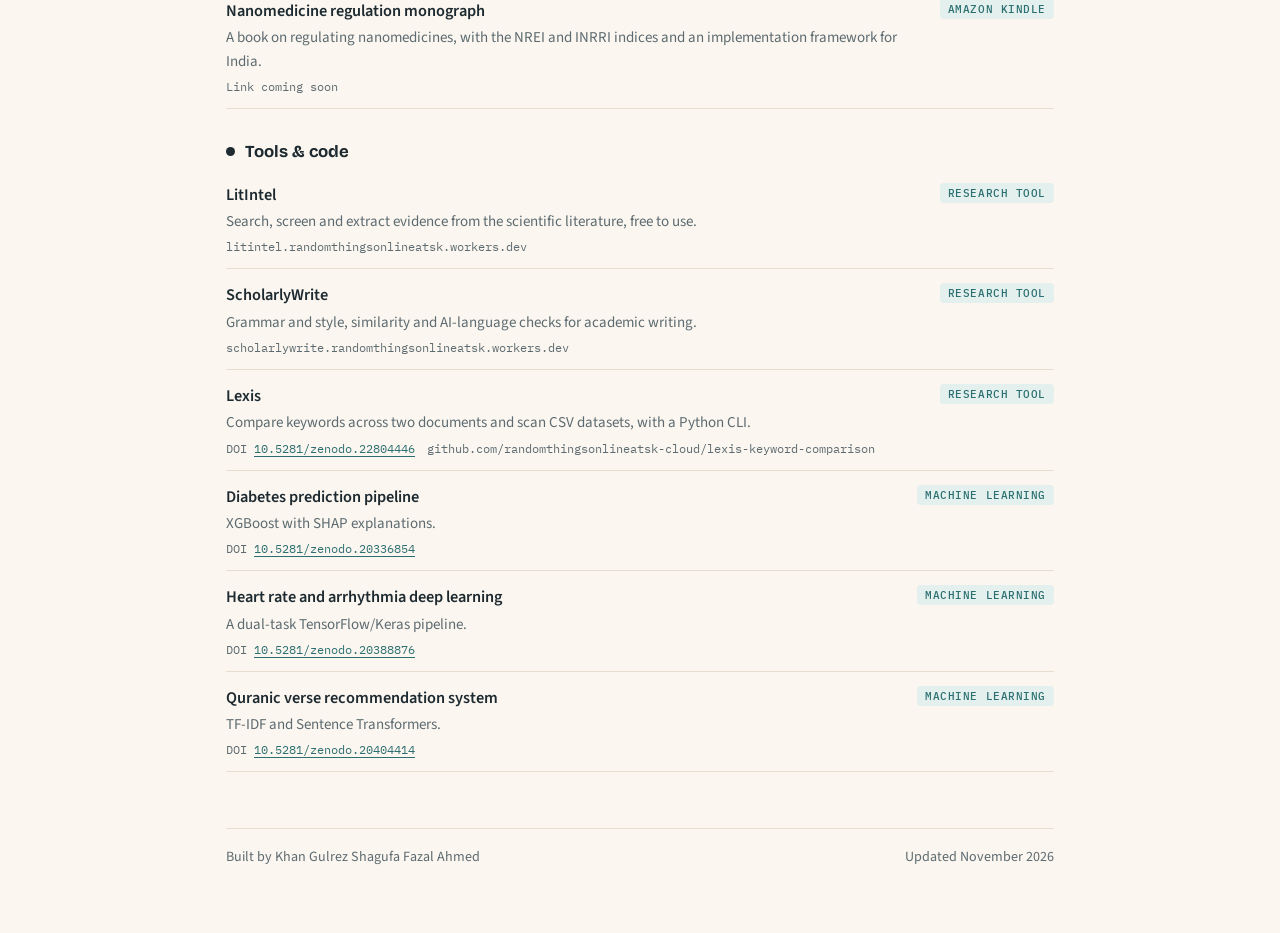
==== commit 4d91cd0b: "Reporting Guideline Navigator card: Phase 5 Co-Authored-By: Claude Opus 5.5 <noreply@anthropic.com> " ====
--- a/index.html
+++ b/index.html
@@ -181,7 +181,7 @@
   { kind: 'app', id: 'sdtm', title: 'SDTM Mapping Trainer', desc: 'Map raw CRF data to CDISC SDTM, run conformance rules and trace any value back to its source; import your own locked database from the CDM Console (Ostrevia or the oncology study) and map that.', where: 'Clinical data', url: GH + 'sdtm-mapping-trainer/', tags: 'cdisc sdtm define.xml traceability' },
   { kind: 'app', id: 'tlf', title: 'TLF Programming Lab', desc: 'Program the analysis in R, in the browser, from the SDTM hand-off: seven ADaM datasets, safety and efficacy tables (ANCOVA, MMRM with estimands, multiple imputation, Kaplan-Meier and Cox), listings and figures with mock shells and RTF, double-programming QC, a programming tracker with log review, dry run and unblinding, conformance checks, define.xml and the reviewer\'s guide, agency requests, and validating AI-written code.', where: 'Clinical data', url: GH + 'tlf-programming-lab/', tags: 'adam adsl tlf r webr statistical programming ancova mmrm estimand survival ars ard double programming qc define adrg tracker ai' },
   { kind: 'app', id: 'csr', title: 'CSR & Narrative Studio', desc: 'Write a clinical study report to ICH E3 from the TLF Programming Lab’s tables, listings and figures and the Protocol Builder’s estimands: a report shell for a full or abbreviated report, a writer with sentence skeletons and in-text tables, and a text-versus-table checker that ties every number to its cell (wrong values, wrong groups, rounding, n/N, intervals, p-values, direction words); stages from shell to approved with a QC checklist and author and approver sign-off; your own TLF Lab results redrawn into the tables; patient narratives from the SDTM data with a profile and timeline, templates, a narrative generator, dechallenge and rechallenge from the dates, and narrative QC against the data and the safety case; SAE reconciliation with the CDM Console’s export for the CSR; methods drafted from the protocol in the past tense with amendments and analysis changes for 9.8; a benefit–risk table and checks on claims the results do not support (“safe”, “well tolerated”, a “trend”, superiority from non-inferiority); a review cycle with threaded comments, tracked changes between versions and the coordinating investigator’s signature; full, abbreviated and synopsis reports, with a stopped non-inferiority study; the India version under the 16 headings of NDCT Rules 2019 Table 6; a public version for CTIS, EMA Policy 0070 and Health Canada, anonymised to a re-identification risk of 0.09 or below on the study’s own participants, with CCI proposals by route, a redaction log and an anonymisation report; hand-offs to the eCTD Dossier Builder (5.3.5.1, split into seven files with study tagging file tags) and the Plain Language Lab; a practice pooling two studies for an integrated summary of safety; timed drills; a CONSORT flow and a Hy’s law screen; out-of-date marking when a table changes; a content library of approved, reusable text; results posting for ClinicalTrials.gov and CTIS; a report timeline around database lock; review of an AI-drafted text; tracing any number back to the eCRF; addenda after approval; an oncology study (RECIST 1.1, progression-free survival); Word export; a capstone from your own data, a certificate (CS-) and classroom mode; nine lessons and twenty missions. Training only.', where: 'Medical writing', url: GH + 'csr-narrative-studio/', tags: 'csr clinical study report ich e3 medical writing results text table qc text versus table synopsis estimand e9 safety narrative patient narrative sae reconciliation dechallenge rechallenge tlf abbreviated report core reference benefit risk discussion review tracked changes coordinating investigator india ndct table 6 cdsco disclosure anonymisation redaction policy 0070 health canada prci ctis cci certificate classroom capstone iss integrated summary of safety pooling stf study tagging file granularity consort hys law drill results posting clinicaltrials.gov ctis structured content reuse ai draft review addendum erratum oncology recist pfs survival' },
-  { kind: 'app', id: 'rgn', title: 'Reporting Guideline Navigator', desc: 'Report a study so readers can judge it: a guideline picker that names the right reporting guideline and its extensions for a design, with the reason for each and the common traps (23 guidelines and extensions); a checklist workspace with the manuscript on one side and the checklist on the other, where you tag the paragraphs that report each item and written rules flag weak reporting; sixteen checklists (CONSORT 2025 with its abstract, harms, non-inferiority and cluster points, SPIRIT 2025, STROBE, PRISMA 2020, PRISMA-S, STARD 2015, CARE, CHEERS 2022, TRIPOD+AI, SQUIRE 2.0, COREQ and ARRIVE 2.0), every item in the app’s own words; the VERDANT-1 and GLYDE-3 papers written from the TLF Programming Lab’s outputs, the Protocol Builder’s VERDANT-1 protocol, a registry cohort, a systematic review, a diagnostic accuracy study, a case report, a cost-utility analysis and six practice excerpts; flow-of-studies and 2×2 number checks; your own text or .docx; an abstract builder with three venues’ limits and every number checked against the study outputs; checklists exported as Word, HTML or CSV; authorship against the four ICMJE criteria with CRediT roles and a GPP 2022 writing acknowledgement; the 13-item ICMJE disclosure form and ten submission statements to reconcile; journal fit with predatory warning signs, a cover letter and conflict-checked reviewers; a response to twelve reviewer comments; eight publication ethics cases; an A0 congress poster drawn from the study outputs, with a QR code, disclosures and the encore label; a GPP 2022 publication plan with a tracker; the plain language summary written in the Plain Language Lab and brought back; for your own manuscript, author order with a group name and collaborators, statements with live rules (late registration, “undecided” data sharing and AI authorship caught), the registration read from the Protocol Builder, a title page and a revision record; thirteen lessons, sixteen missions, a classroom mode, a certificate for the Skills Passport and step 13 of the Ostrevia journey. Training only.', where: 'Medical writing', url: GH + 'reporting-guideline-navigator/', tags: 'publication writing title page revision record group authorship collaborators corresponding author data sharing poster congress qr code publication plan gpp 2022 encore plain language summary certificate classroom reporting guideline equator consort 2025 spirit 2025 cohort systematic review meta-analysis flow diagram diagnostic accuracy 2x2 sensitivity specificity case report cost-utility icer qaly docx authorship credit orcid icmje disclosure form competing interests data sharing statement predatory journal preprint embargo cover letter response to reviewers cope consort abstracts harms strobe prisma stard care tripod cheers squire coreq arrive checklist manuscript journal abstract word limit icmje gpp medical writing peer review submission' },
+  { kind: 'app', id: 'rgn', title: 'Reporting Guideline Navigator', desc: 'Report a study so readers can judge it: a guideline picker that names the right reporting guideline and its extensions for a design, with the reason for each and the common traps (23 guidelines and extensions); a checklist workspace with the manuscript on one side and the checklist on the other, where you tag the paragraphs that report each item and written rules flag weak reporting; sixteen checklists (CONSORT 2025 with its abstract, harms, non-inferiority and cluster points, SPIRIT 2025, STROBE, PRISMA 2020, PRISMA-S, STARD 2015, CARE, CHEERS 2022, TRIPOD+AI, SQUIRE 2.0, COREQ and ARRIVE 2.0), every item in the app’s own words; the VERDANT-1 and GLYDE-3 papers written from the TLF Programming Lab’s outputs, the Protocol Builder’s VERDANT-1 protocol, a registry cohort, a systematic review, a diagnostic accuracy study, a case report, a cost-utility analysis and six practice excerpts; flow-of-studies and 2×2 number checks; your own text or .docx; an abstract builder with three venues’ limits and every number checked against the study outputs; checklists exported as Word, HTML or CSV; authorship against the four ICMJE criteria with CRediT roles and a GPP 2022 writing acknowledgement; the 13-item ICMJE disclosure form and ten submission statements to reconcile; journal fit with predatory warning signs, a cover letter and conflict-checked reviewers; a response to twelve reviewer comments; eight publication ethics cases; an A0 congress poster drawn from the study outputs, with a QR code, disclosures and the encore label; a GPP 2022 publication plan with a tracker; the plain language summary written in the Plain Language Lab and brought back; for your own manuscript, author order with a group name and collaborators, statements with live rules (late registration, “undecided” data sharing and AI authorship caught), the registration read from the Protocol Builder, a title page and a revision record; review and approval with a hash-chained audit log and publication metrics; a scientific communication platform with a lexicon; a visual abstract, video and podcast scripts with accessibility checks; an AI use log that writes the disclosure; a congress talk with embargo and encore checks; a claim-to-source pack with retraction flags; thirteen lessons, sixteen missions, a classroom mode, a certificate for the Skills Passport and step 13 of the Ostrevia journey. Training only.', where: 'Medical writing', url: GH + 'reporting-guideline-navigator/', tags: 'publication writing audit trail sign-off scientific communication platform lexicon visual abstract video abstract podcast accessibility alt text colour blind ai use log embargo oral presentation claim source retraction title page revision record group authorship collaborators corresponding author data sharing poster congress qr code publication plan gpp 2022 encore plain language summary certificate classroom reporting guideline equator consort 2025 spirit 2025 cohort systematic review meta-analysis flow diagram diagnostic accuracy 2x2 sensitivity specificity case report cost-utility icer qaly docx authorship credit orcid icmje disclosure form competing interests data sharing statement predatory journal preprint embargo cover letter response to reviewers cope consort abstracts harms strobe prisma stard care tripod cheers squire coreq arrive checklist manuscript journal abstract word limit icmje gpp medical writing peer review submission' },
   { kind: 'app', id: 'ectd', title: 'eCTD Dossier Builder', desc: 'Compile a CTD dossier, manage sequences and validate it for the US, EU, Japan, India, Canada, Switzerland and China; includes a v4.0 migration lab.', where: 'Regulatory', url: GH + 'ectd-dossier-builder/', tags: 'ectd ctd submission v4.0 china nmpa' },
   { kind: 'app', id: 'srr', title: 'Submission Readiness Review', desc: 'About 200 QC problems across regulatory, data, PV, GCP and post-approval work.', where: 'Regulatory', url: 'https://macaly-hjgyggc7g0j3t63td7jxzmcw-prod.macaly-app.com', tags: 'qc review dossier quiz' },
   { kind: 'app', id: 'lab', title: 'Labelling Workbench', desc: 'Write and check USPI, SmPC and leaflet text, roll out a core data sheet and watch label drift across markets.', where: 'Regulatory', url: GH + 'labelling-workbench/', tags: 'labelling ccds smpc uspi pil' },
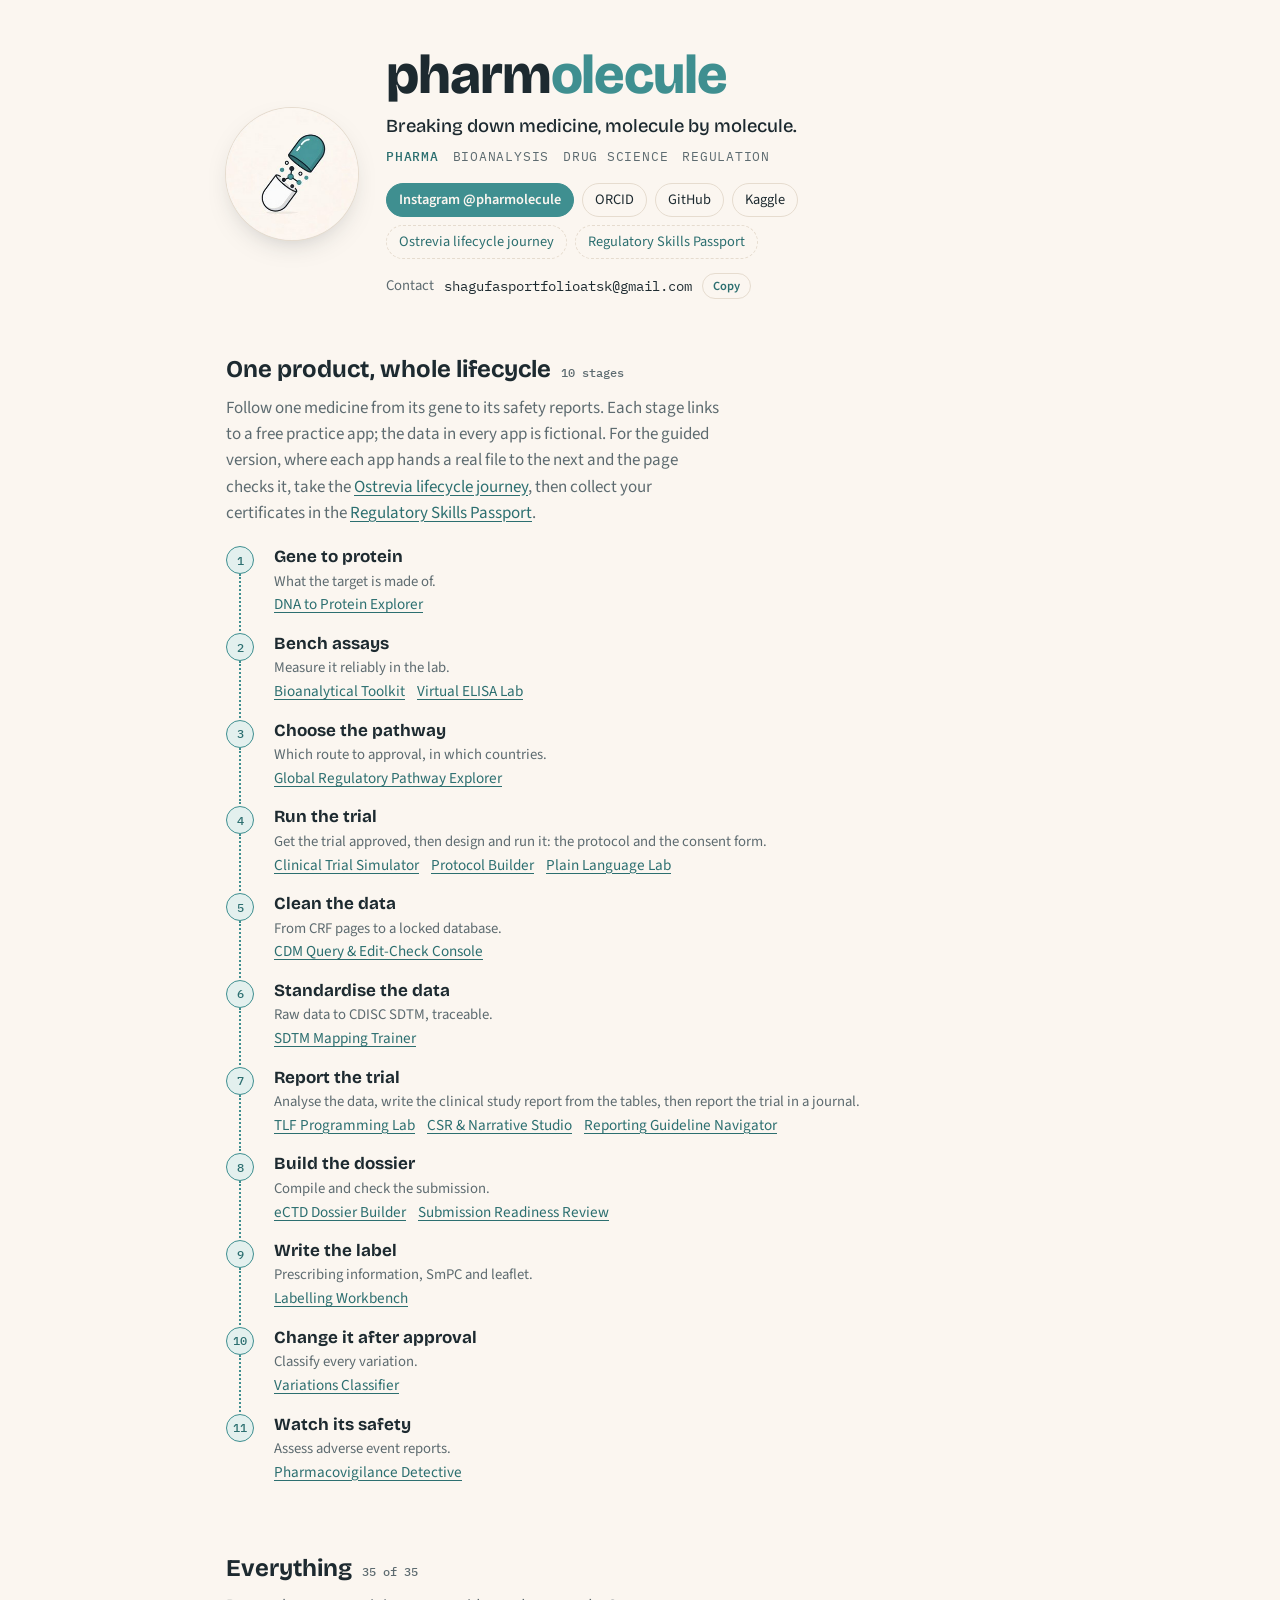
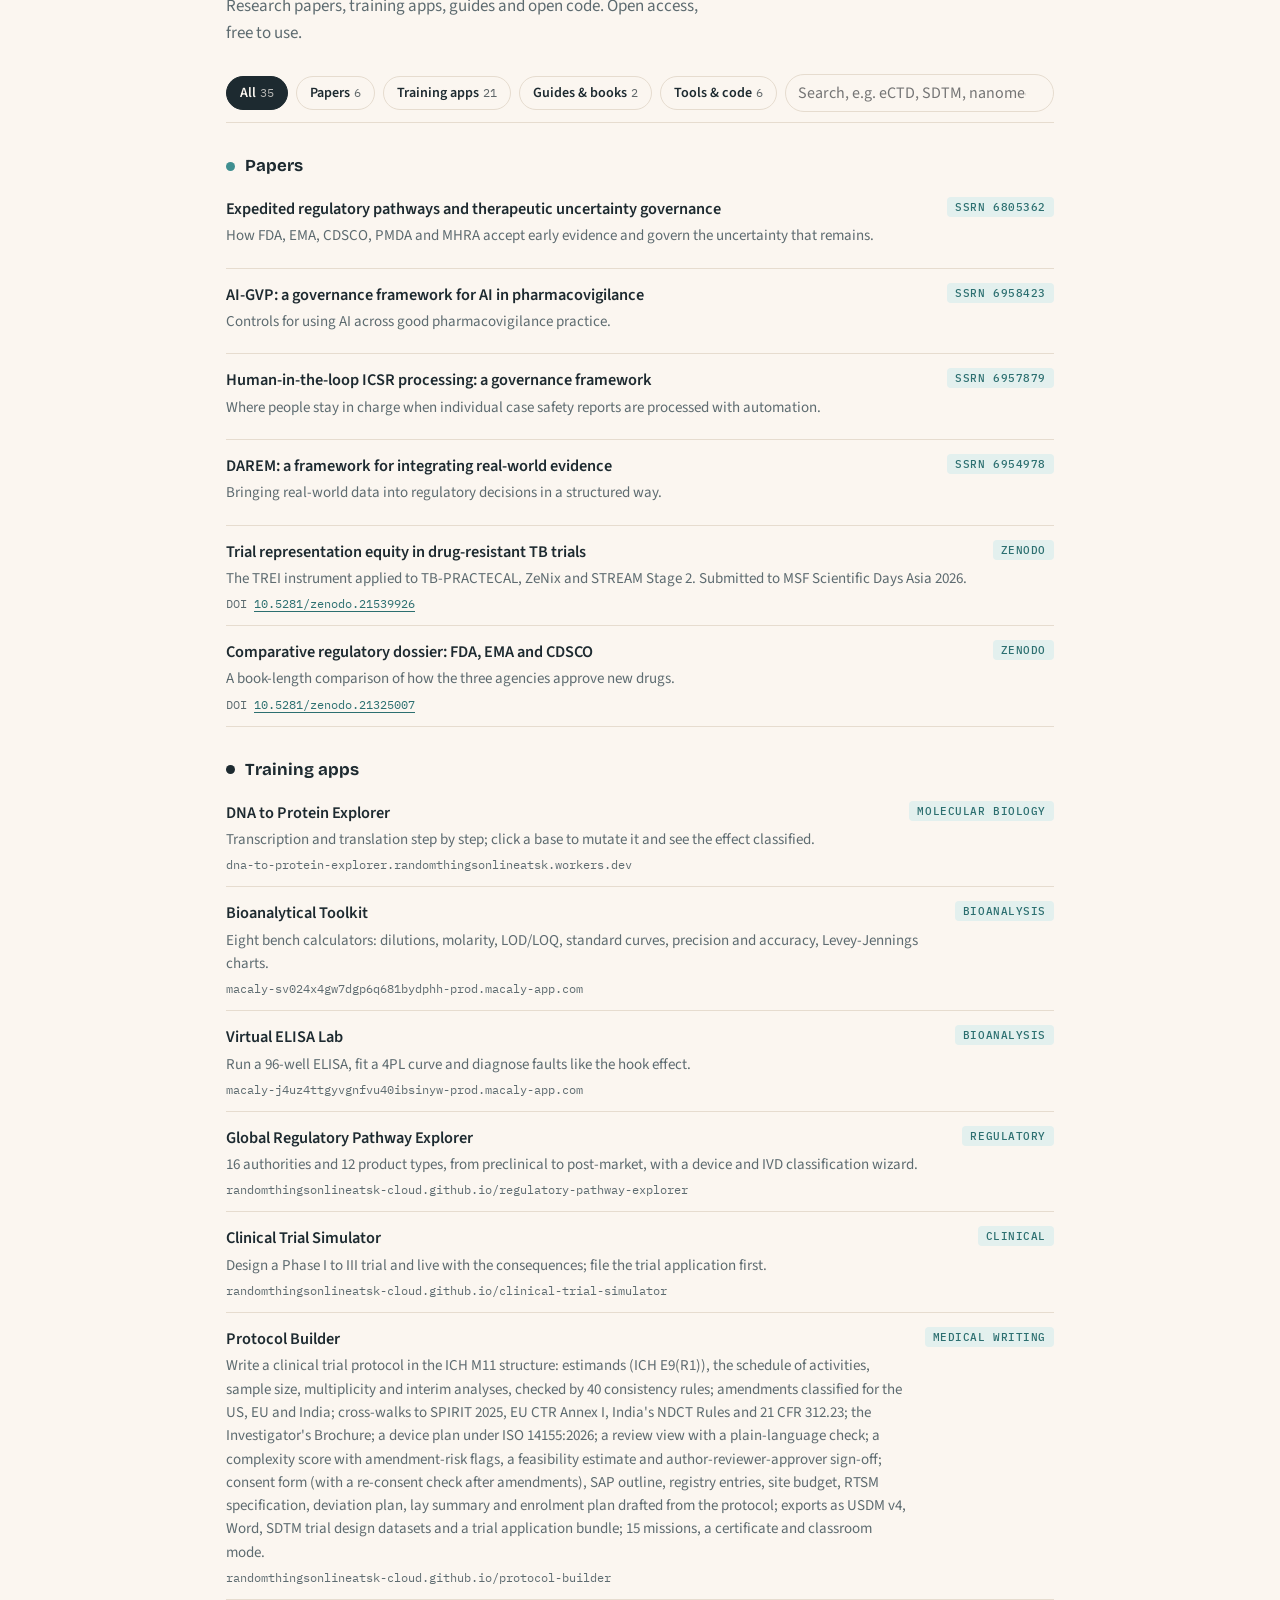
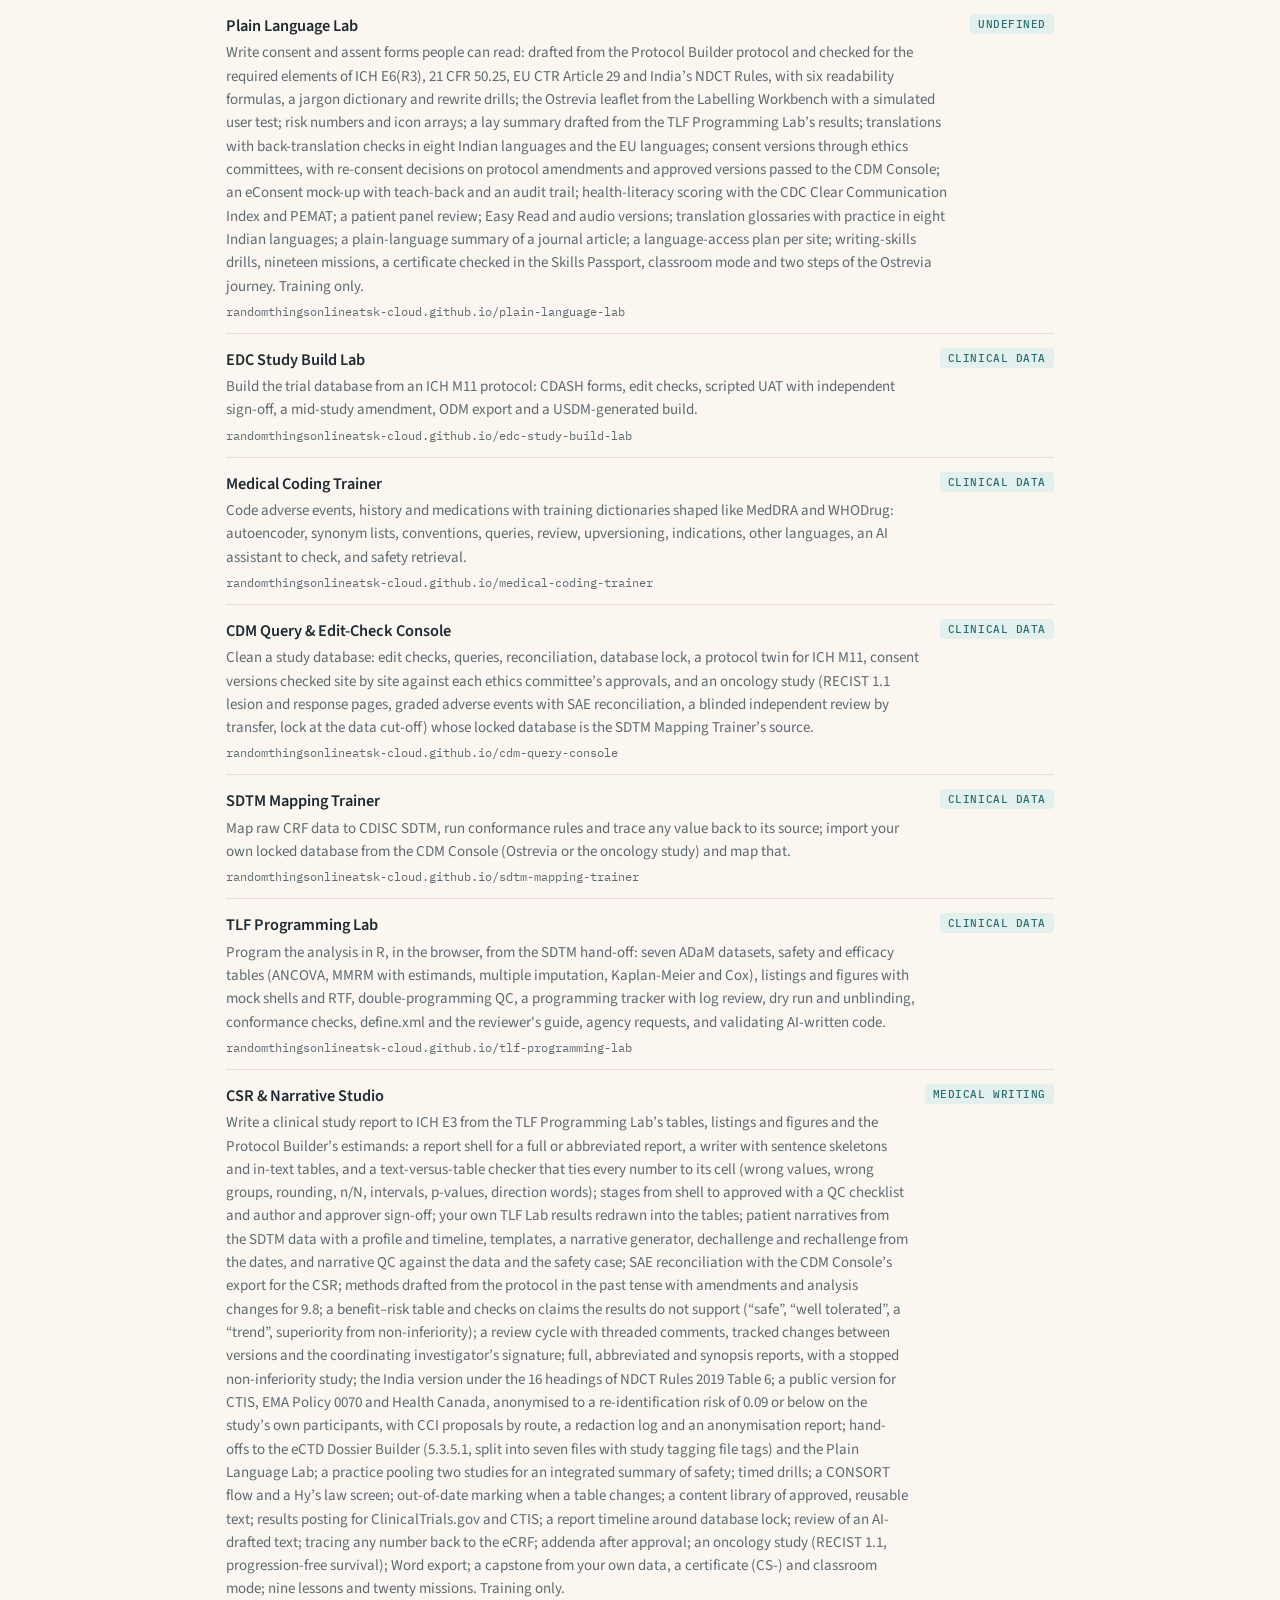
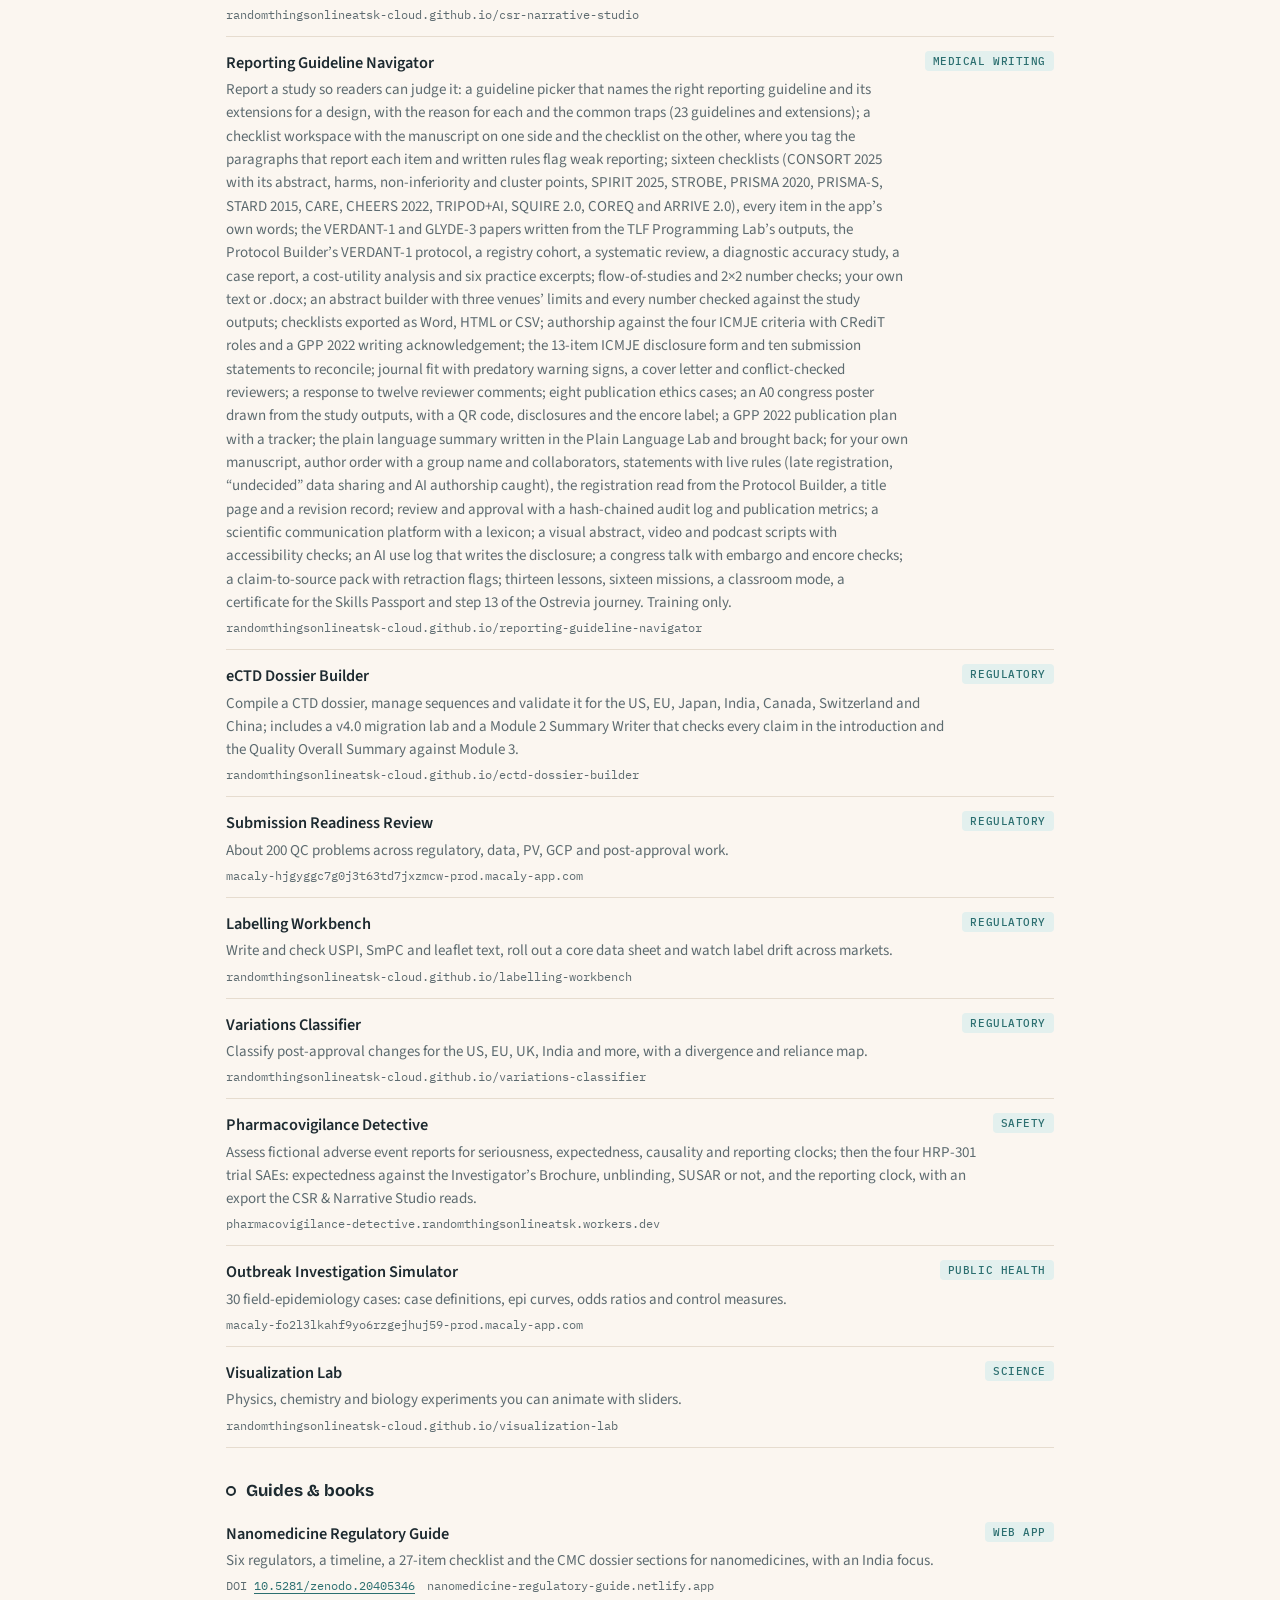
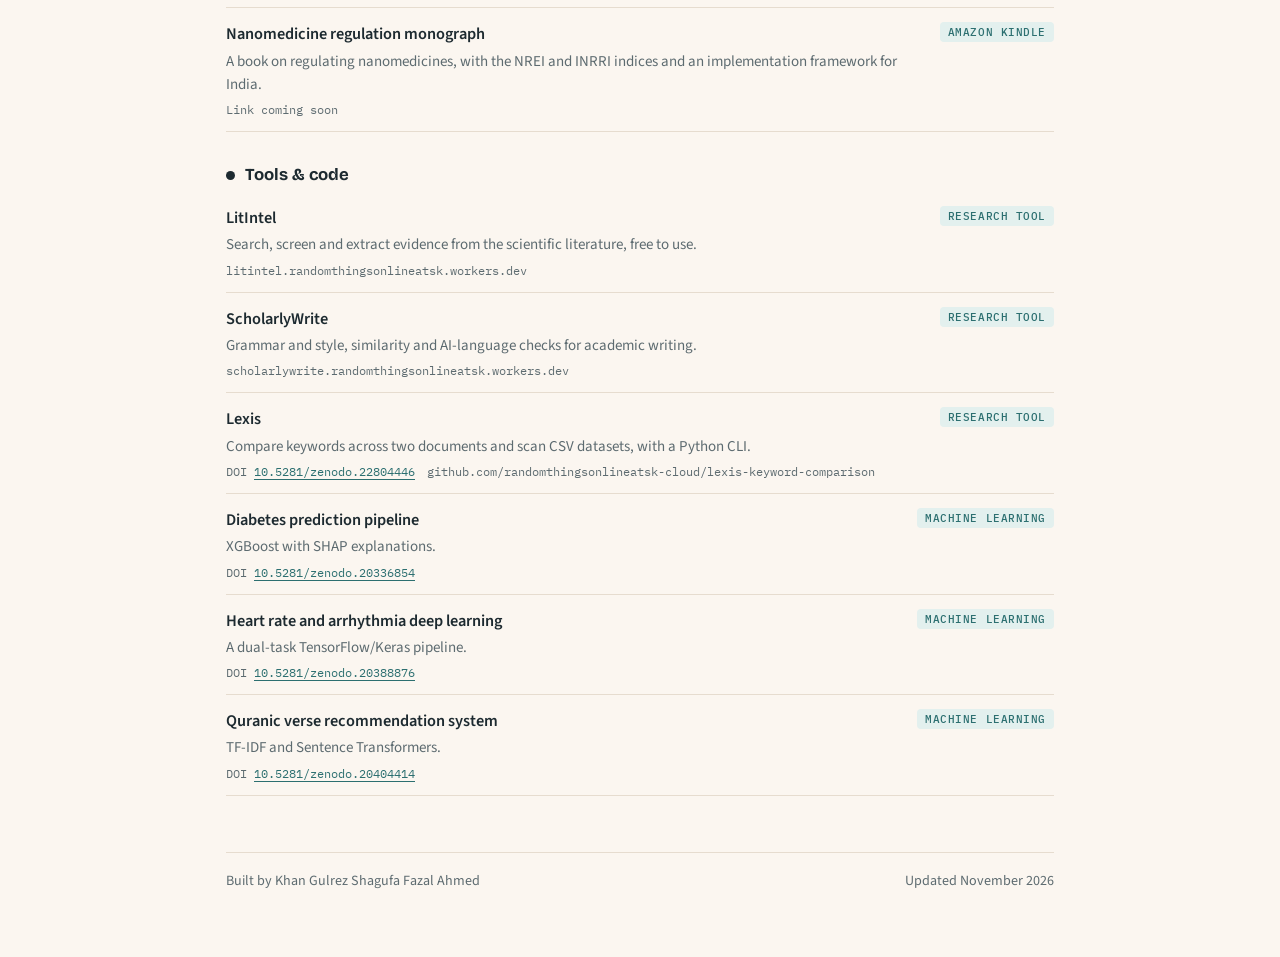
==== commit 03d8a833: "eCTD Dossier Builder card: the Module 2 Summary Writer Co-Authored-By: Claude Opus 5.5 <noreply@anth" ====
--- a/index.html
+++ b/index.html
@@ -182,7 +182,7 @@
   { kind: 'app', id: 'tlf', title: 'TLF Programming Lab', desc: 'Program the analysis in R, in the browser, from the SDTM hand-off: seven ADaM datasets, safety and efficacy tables (ANCOVA, MMRM with estimands, multiple imputation, Kaplan-Meier and Cox), listings and figures with mock shells and RTF, double-programming QC, a programming tracker with log review, dry run and unblinding, conformance checks, define.xml and the reviewer\'s guide, agency requests, and validating AI-written code.', where: 'Clinical data', url: GH + 'tlf-programming-lab/', tags: 'adam adsl tlf r webr statistical programming ancova mmrm estimand survival ars ard double programming qc define adrg tracker ai' },
   { kind: 'app', id: 'csr', title: 'CSR & Narrative Studio', desc: 'Write a clinical study report to ICH E3 from the TLF Programming Lab’s tables, listings and figures and the Protocol Builder’s estimands: a report shell for a full or abbreviated report, a writer with sentence skeletons and in-text tables, and a text-versus-table checker that ties every number to its cell (wrong values, wrong groups, rounding, n/N, intervals, p-values, direction words); stages from shell to approved with a QC checklist and author and approver sign-off; your own TLF Lab results redrawn into the tables; patient narratives from the SDTM data with a profile and timeline, templates, a narrative generator, dechallenge and rechallenge from the dates, and narrative QC against the data and the safety case; SAE reconciliation with the CDM Console’s export for the CSR; methods drafted from the protocol in the past tense with amendments and analysis changes for 9.8; a benefit–risk table and checks on claims the results do not support (“safe”, “well tolerated”, a “trend”, superiority from non-inferiority); a review cycle with threaded comments, tracked changes between versions and the coordinating investigator’s signature; full, abbreviated and synopsis reports, with a stopped non-inferiority study; the India version under the 16 headings of NDCT Rules 2019 Table 6; a public version for CTIS, EMA Policy 0070 and Health Canada, anonymised to a re-identification risk of 0.09 or below on the study’s own participants, with CCI proposals by route, a redaction log and an anonymisation report; hand-offs to the eCTD Dossier Builder (5.3.5.1, split into seven files with study tagging file tags) and the Plain Language Lab; a practice pooling two studies for an integrated summary of safety; timed drills; a CONSORT flow and a Hy’s law screen; out-of-date marking when a table changes; a content library of approved, reusable text; results posting for ClinicalTrials.gov and CTIS; a report timeline around database lock; review of an AI-drafted text; tracing any number back to the eCRF; addenda after approval; an oncology study (RECIST 1.1, progression-free survival); Word export; a capstone from your own data, a certificate (CS-) and classroom mode; nine lessons and twenty missions. Training only.', where: 'Medical writing', url: GH + 'csr-narrative-studio/', tags: 'csr clinical study report ich e3 medical writing results text table qc text versus table synopsis estimand e9 safety narrative patient narrative sae reconciliation dechallenge rechallenge tlf abbreviated report core reference benefit risk discussion review tracked changes coordinating investigator india ndct table 6 cdsco disclosure anonymisation redaction policy 0070 health canada prci ctis cci certificate classroom capstone iss integrated summary of safety pooling stf study tagging file granularity consort hys law drill results posting clinicaltrials.gov ctis structured content reuse ai draft review addendum erratum oncology recist pfs survival' },
   { kind: 'app', id: 'rgn', title: 'Reporting Guideline Navigator', desc: 'Report a study so readers can judge it: a guideline picker that names the right reporting guideline and its extensions for a design, with the reason for each and the common traps (23 guidelines and extensions); a checklist workspace with the manuscript on one side and the checklist on the other, where you tag the paragraphs that report each item and written rules flag weak reporting; sixteen checklists (CONSORT 2025 with its abstract, harms, non-inferiority and cluster points, SPIRIT 2025, STROBE, PRISMA 2020, PRISMA-S, STARD 2015, CARE, CHEERS 2022, TRIPOD+AI, SQUIRE 2.0, COREQ and ARRIVE 2.0), every item in the app’s own words; the VERDANT-1 and GLYDE-3 papers written from the TLF Programming Lab’s outputs, the Protocol Builder’s VERDANT-1 protocol, a registry cohort, a systematic review, a diagnostic accuracy study, a case report, a cost-utility analysis and six practice excerpts; flow-of-studies and 2×2 number checks; your own text or .docx; an abstract builder with three venues’ limits and every number checked against the study outputs; checklists exported as Word, HTML or CSV; authorship against the four ICMJE criteria with CRediT roles and a GPP 2022 writing acknowledgement; the 13-item ICMJE disclosure form and ten submission statements to reconcile; journal fit with predatory warning signs, a cover letter and conflict-checked reviewers; a response to twelve reviewer comments; eight publication ethics cases; an A0 congress poster drawn from the study outputs, with a QR code, disclosures and the encore label; a GPP 2022 publication plan with a tracker; the plain language summary written in the Plain Language Lab and brought back; for your own manuscript, author order with a group name and collaborators, statements with live rules (late registration, “undecided” data sharing and AI authorship caught), the registration read from the Protocol Builder, a title page and a revision record; review and approval with a hash-chained audit log and publication metrics; a scientific communication platform with a lexicon; a visual abstract, video and podcast scripts with accessibility checks; an AI use log that writes the disclosure; a congress talk with embargo and encore checks; a claim-to-source pack with retraction flags; thirteen lessons, sixteen missions, a classroom mode, a certificate for the Skills Passport and step 13 of the Ostrevia journey. Training only.', where: 'Medical writing', url: GH + 'reporting-guideline-navigator/', tags: 'publication writing audit trail sign-off scientific communication platform lexicon visual abstract video abstract podcast accessibility alt text colour blind ai use log embargo oral presentation claim source retraction title page revision record group authorship collaborators corresponding author data sharing poster congress qr code publication plan gpp 2022 encore plain language summary certificate classroom reporting guideline equator consort 2025 spirit 2025 cohort systematic review meta-analysis flow diagram diagnostic accuracy 2x2 sensitivity specificity case report cost-utility icer qaly docx authorship credit orcid icmje disclosure form competing interests data sharing statement predatory journal preprint embargo cover letter response to reviewers cope consort abstracts harms strobe prisma stard care tripod cheers squire coreq arrive checklist manuscript journal abstract word limit icmje gpp medical writing peer review submission' },
-  { kind: 'app', id: 'ectd', title: 'eCTD Dossier Builder', desc: 'Compile a CTD dossier, manage sequences and validate it for the US, EU, Japan, India, Canada, Switzerland and China; includes a v4.0 migration lab.', where: 'Regulatory', url: GH + 'ectd-dossier-builder/', tags: 'ectd ctd submission v4.0 china nmpa' },
+  { kind: 'app', id: 'ectd', title: 'eCTD Dossier Builder', desc: 'Compile a CTD dossier, manage sequences and validate it for the US, EU, Japan, India, Canada, Switzerland and China; includes a v4.0 migration lab and a Module 2 Summary Writer that checks every claim in the introduction and the Quality Overall Summary against Module 3.', where: 'Regulatory', url: GH + 'ectd-dossier-builder/', tags: 'ectd ctd submission v4.0 china nmpa module 2 qos quality overall summary claim checker' },
   { kind: 'app', id: 'srr', title: 'Submission Readiness Review', desc: 'About 200 QC problems across regulatory, data, PV, GCP and post-approval work.', where: 'Regulatory', url: 'https://macaly-hjgyggc7g0j3t63td7jxzmcw-prod.macaly-app.com', tags: 'qc review dossier quiz' },
   { kind: 'app', id: 'lab', title: 'Labelling Workbench', desc: 'Write and check USPI, SmPC and leaflet text, roll out a core data sheet and watch label drift across markets.', where: 'Regulatory', url: GH + 'labelling-workbench/', tags: 'labelling ccds smpc uspi pil' },
   { kind: 'app', id: 'vc', title: 'Variations Classifier', desc: 'Classify post-approval changes for the US, EU, UK, India and more, with a divergence and reliance map.', where: 'Regulatory', url: GH + 'variations-classifier/', tags: 'variations supplements post-approval cmc' },
